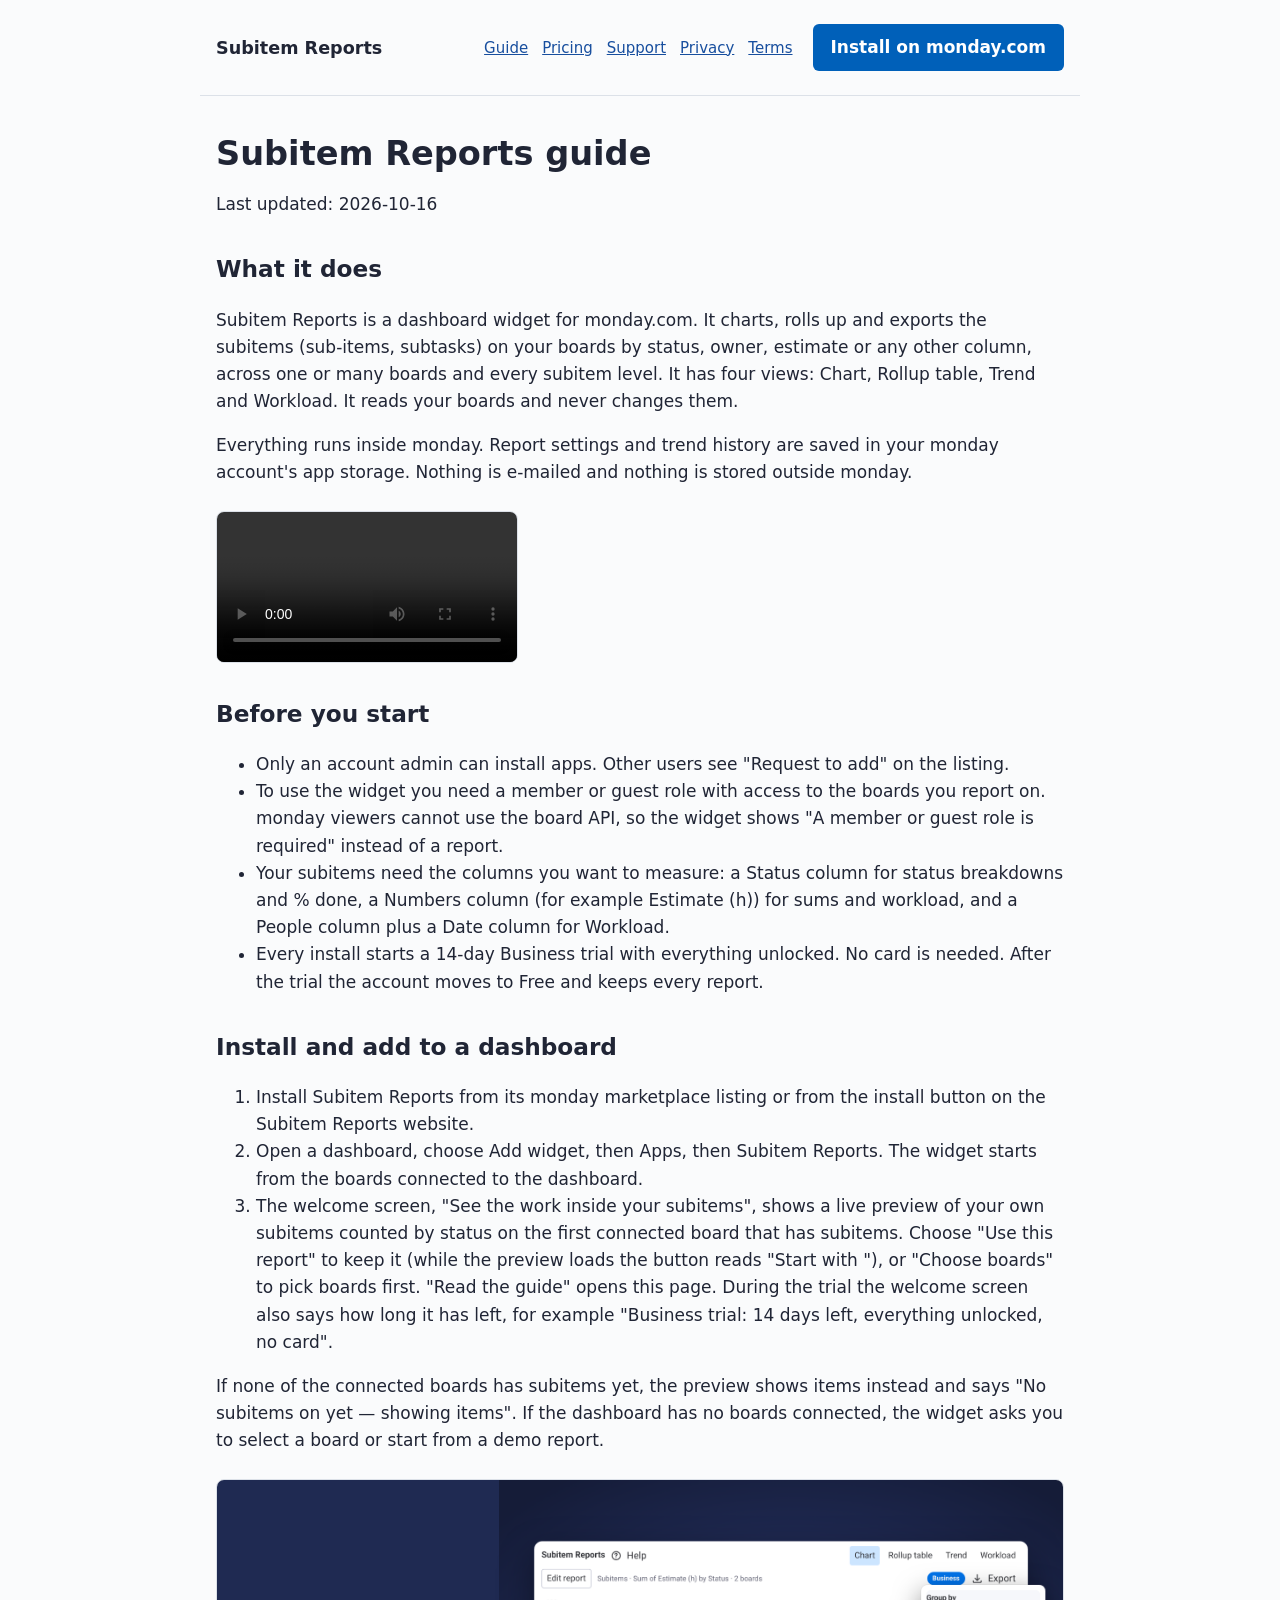
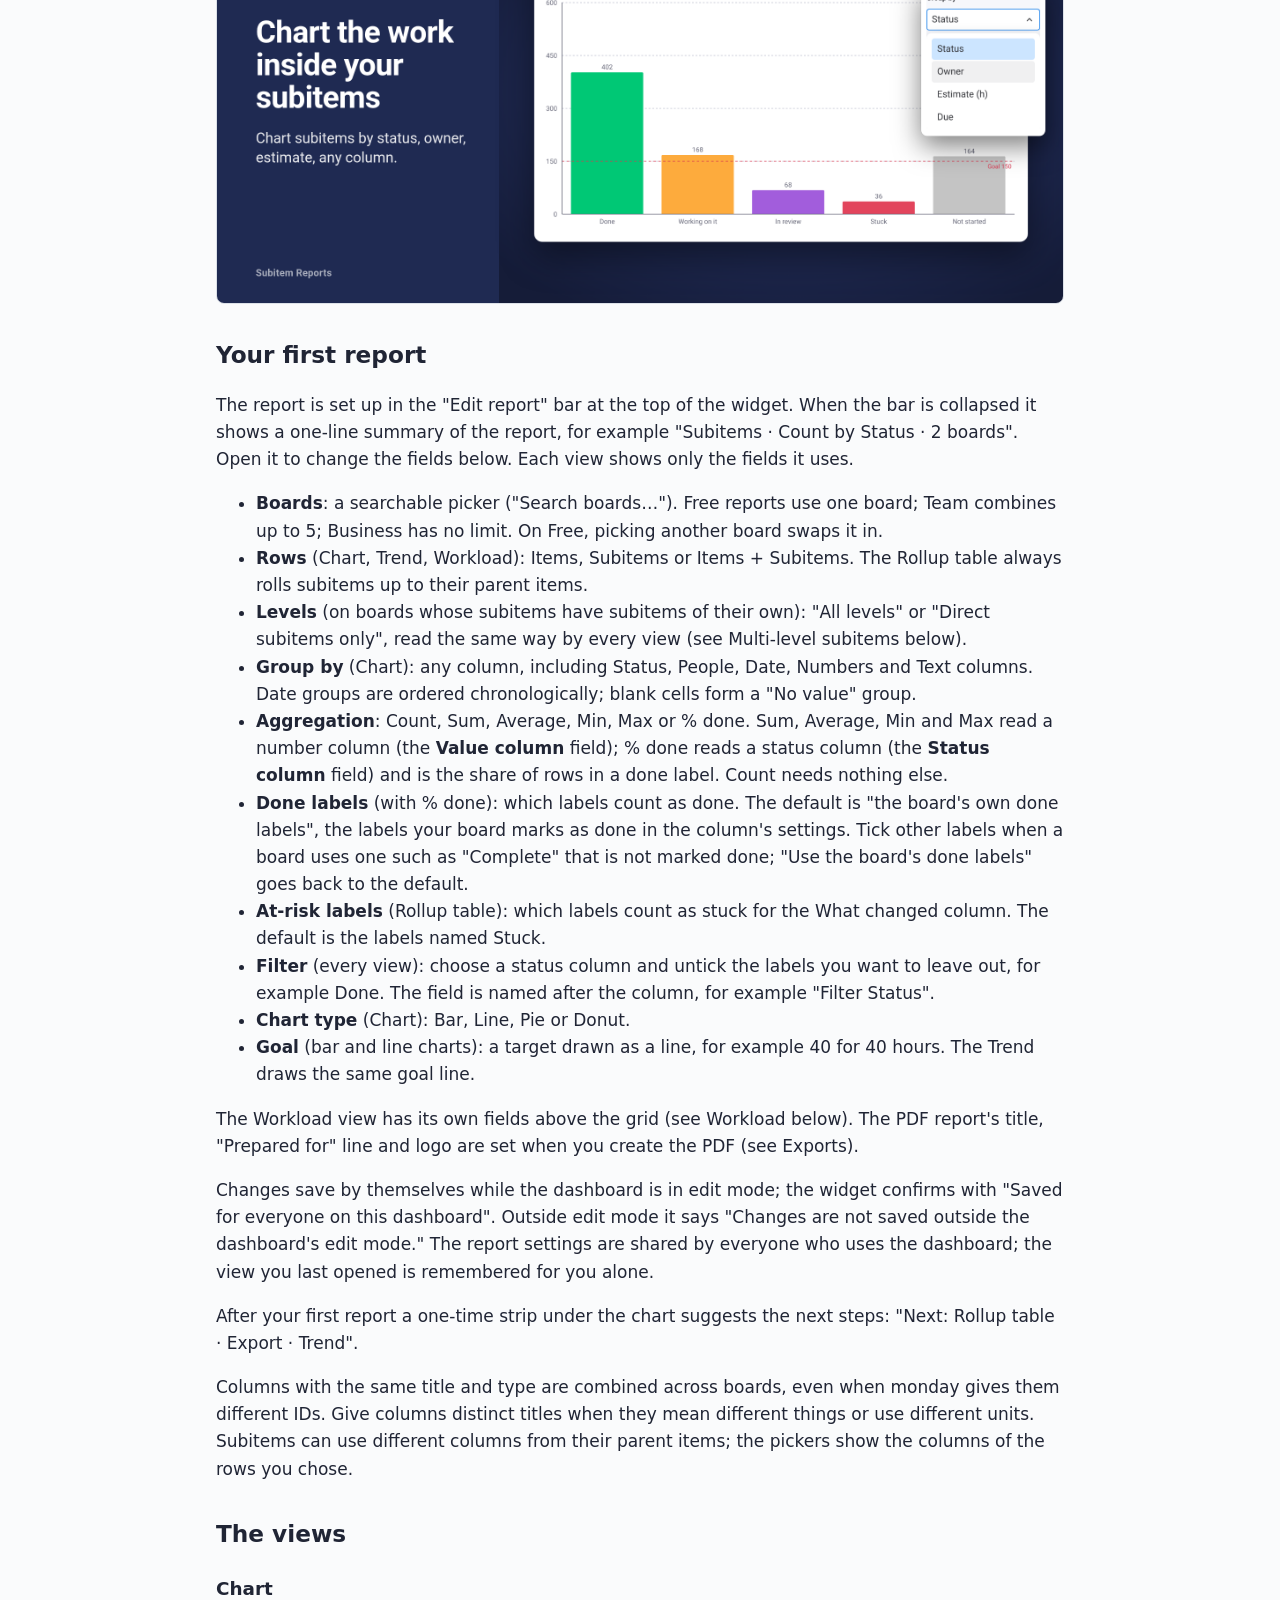
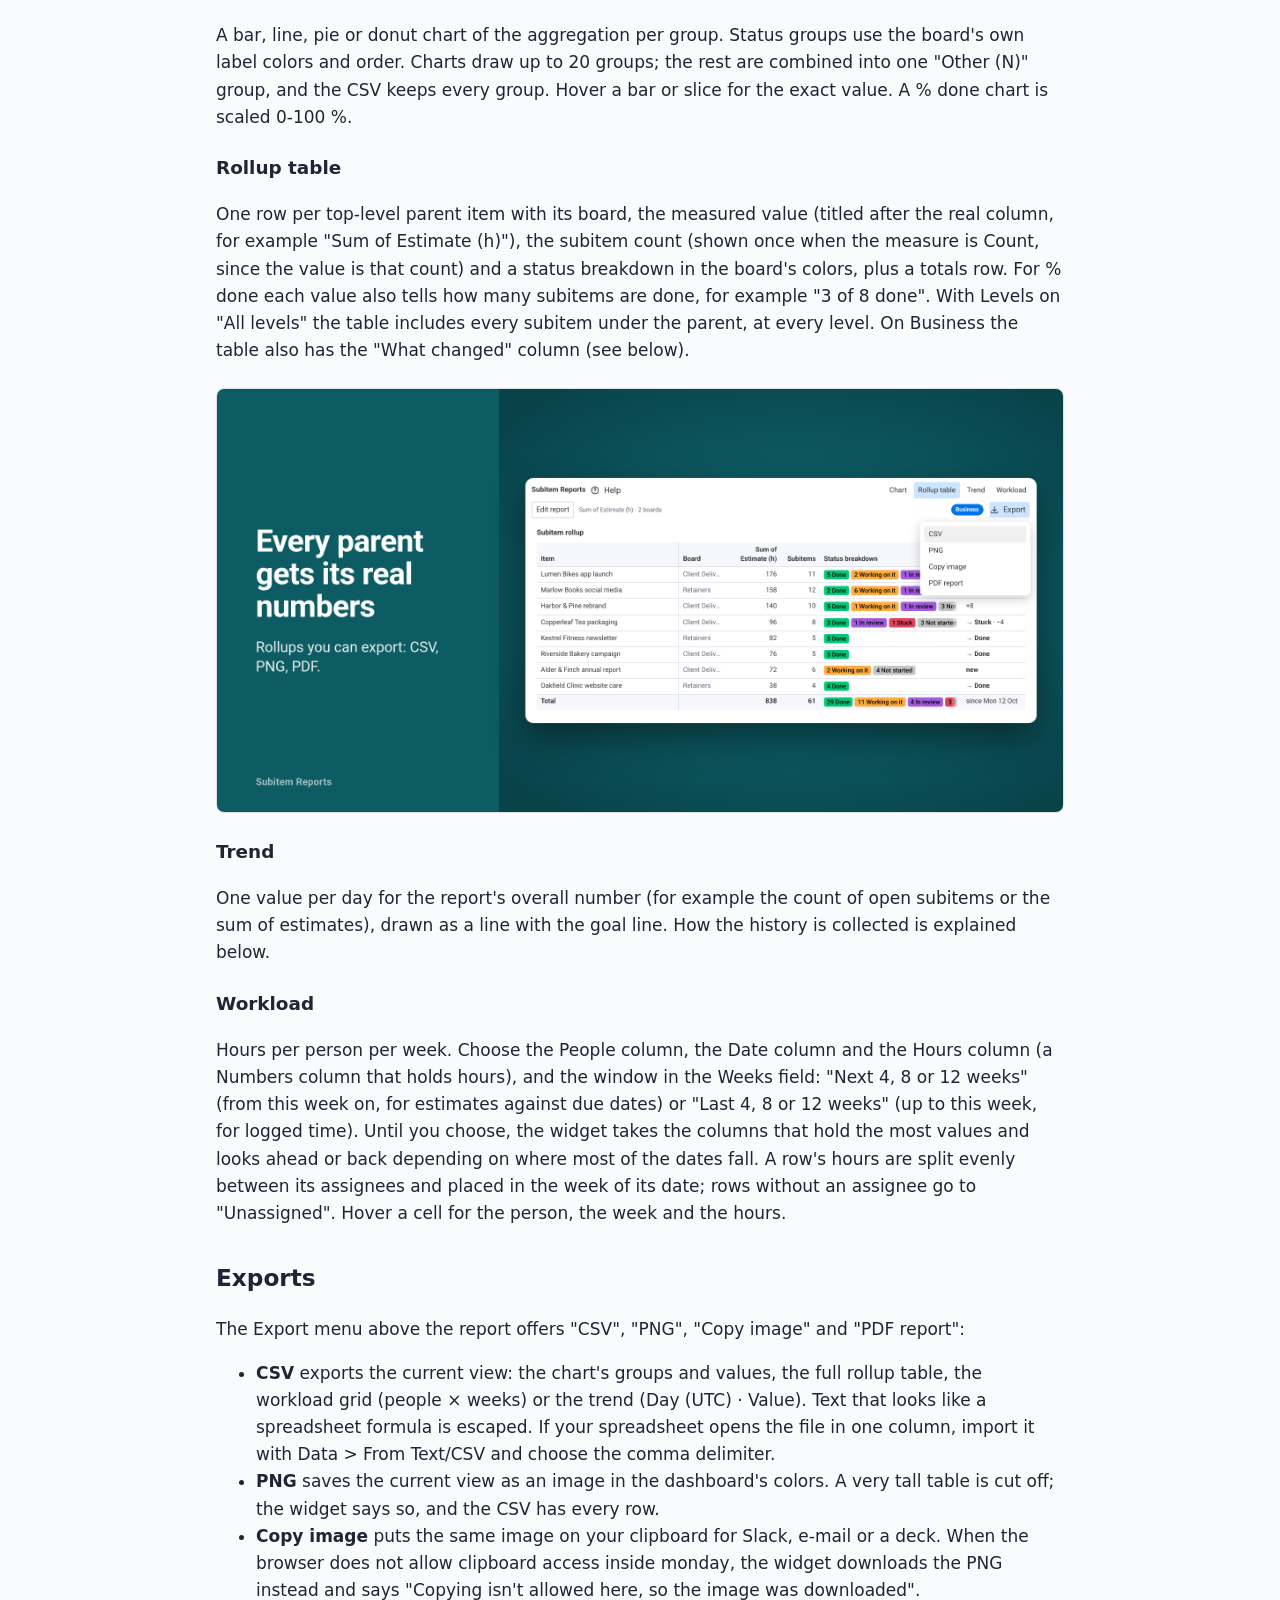
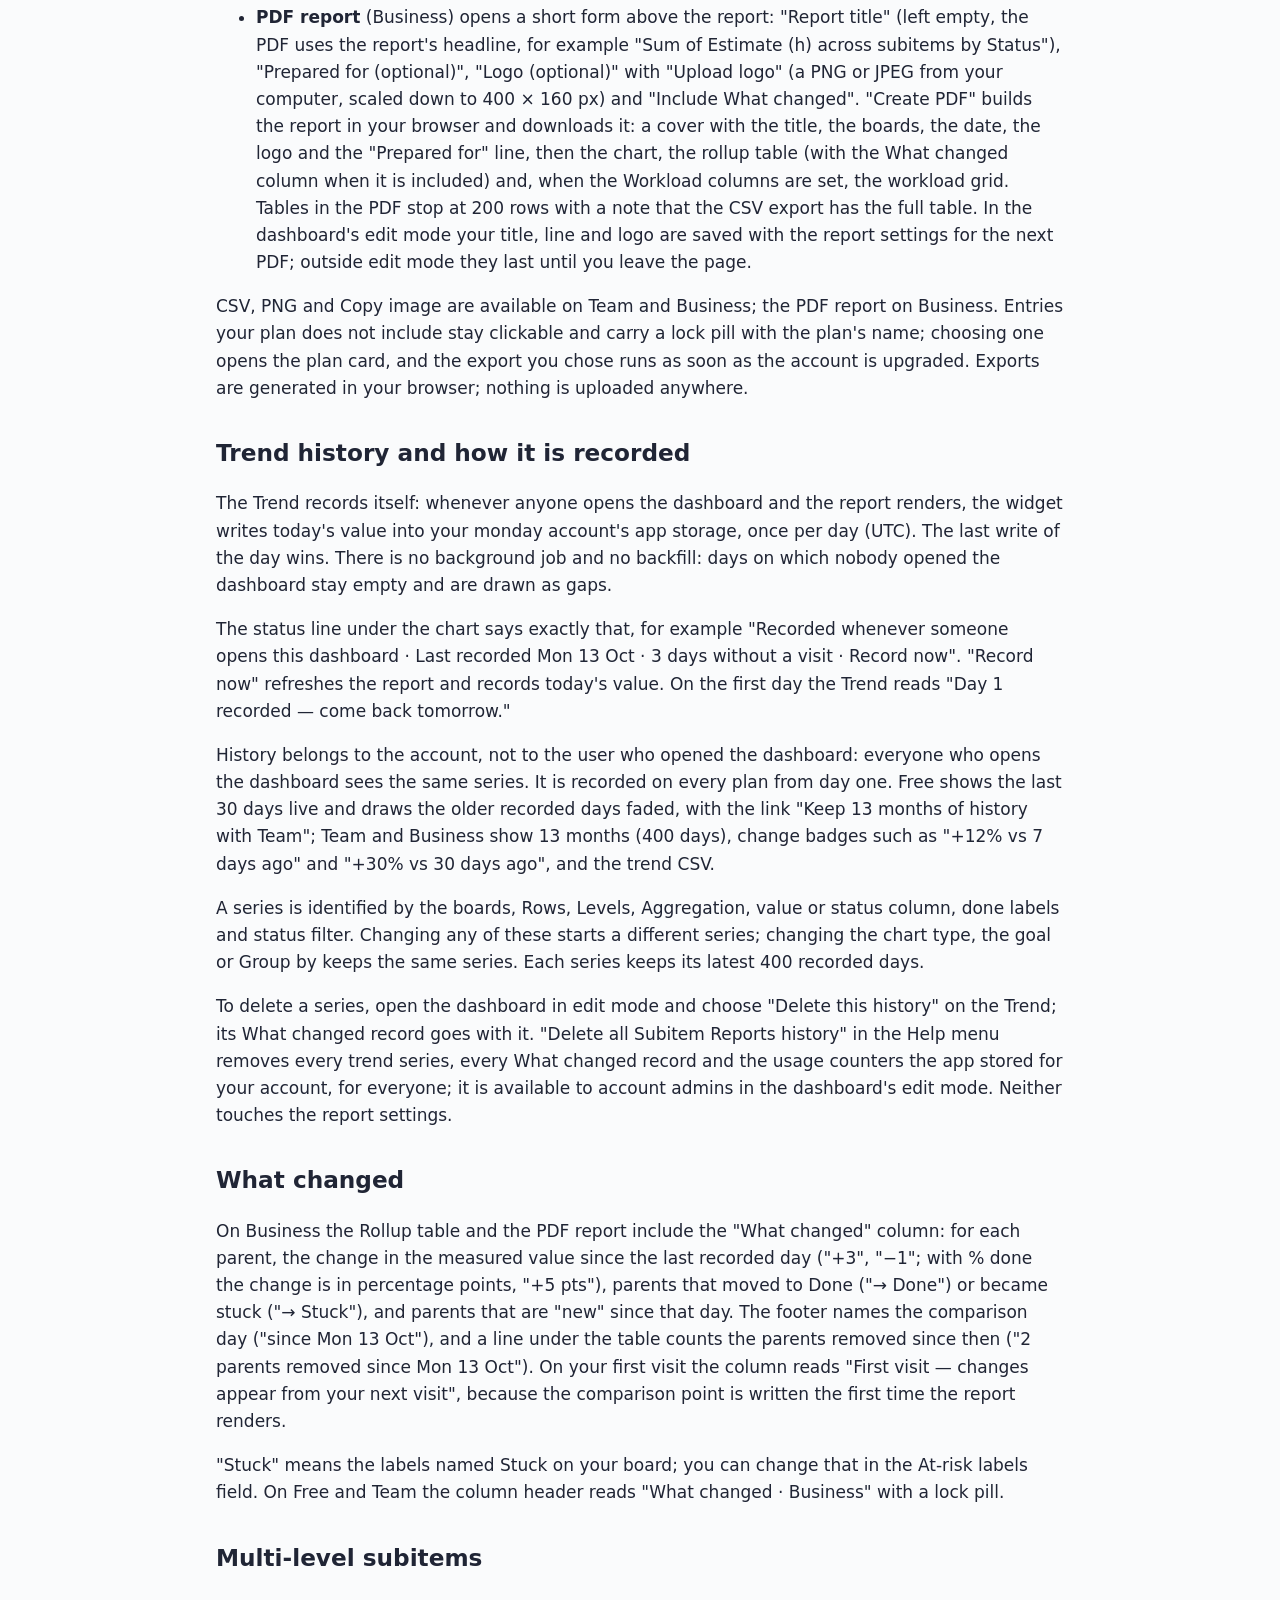
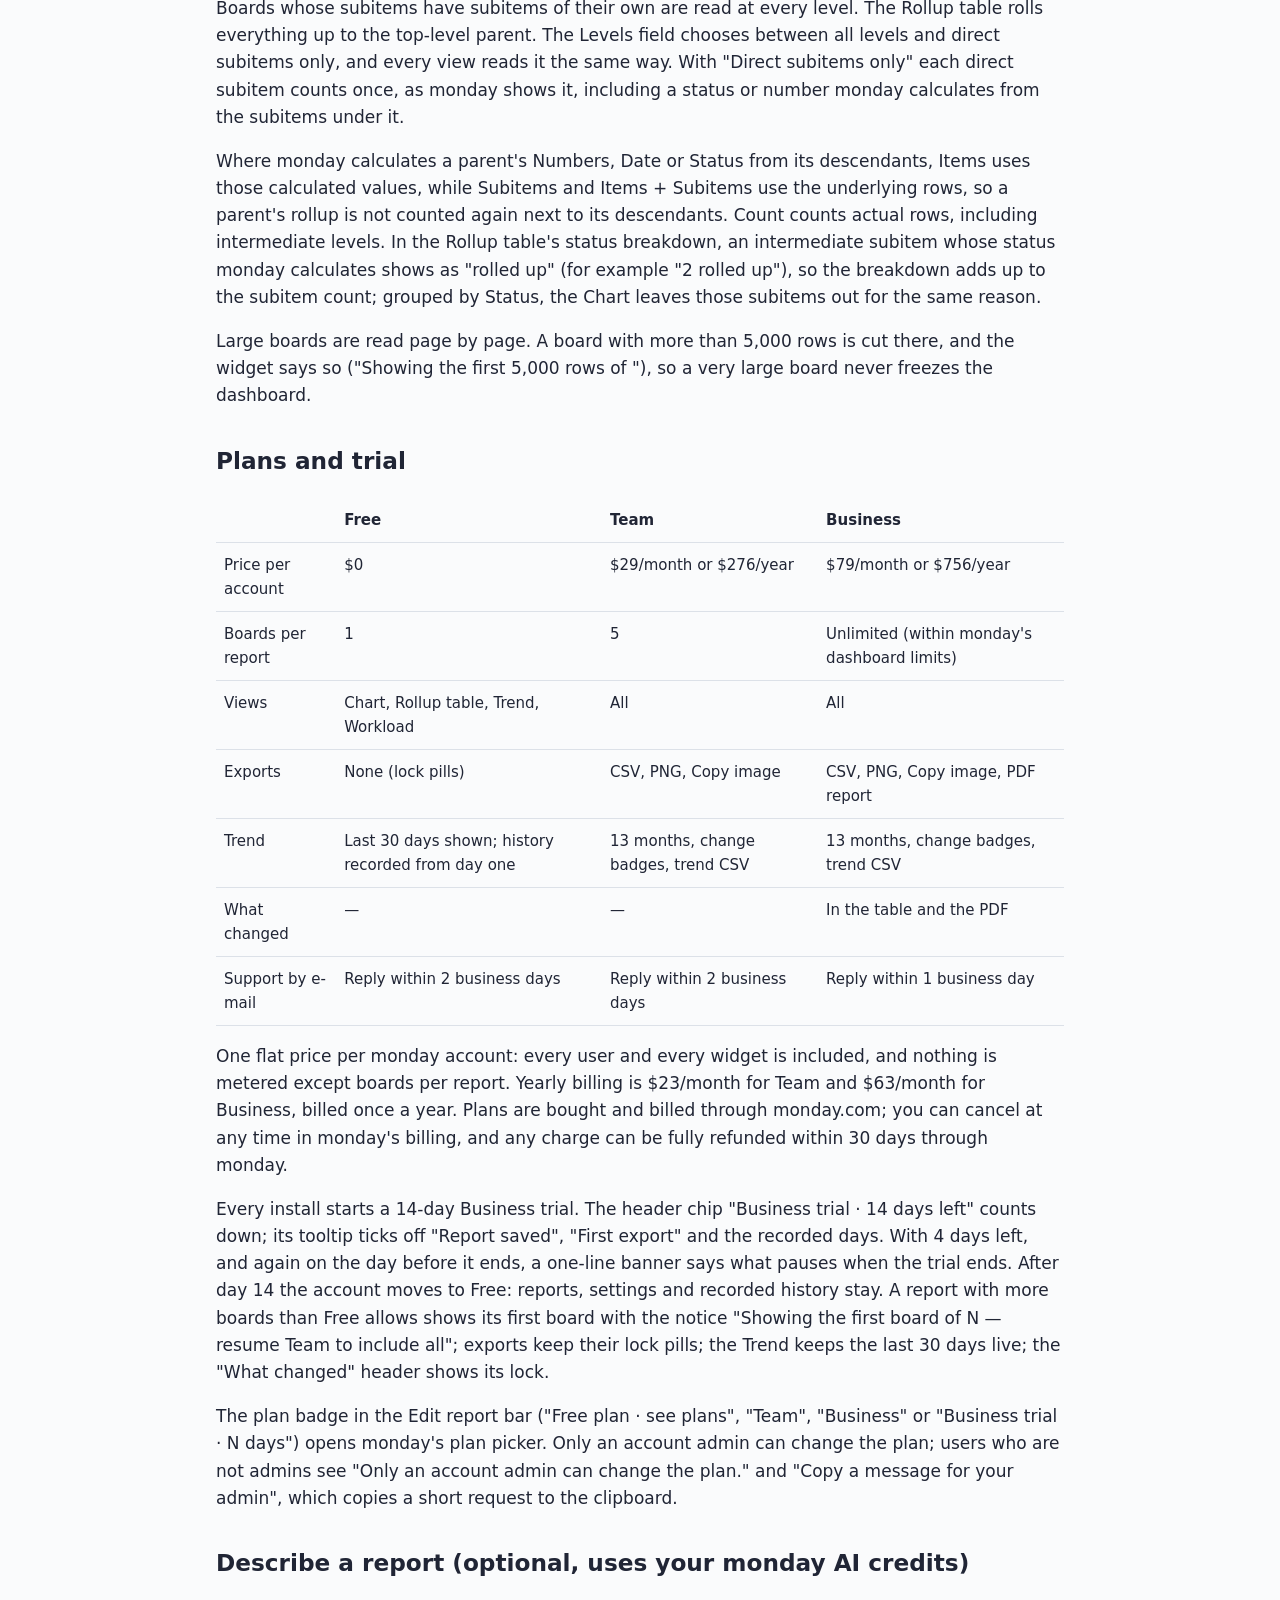
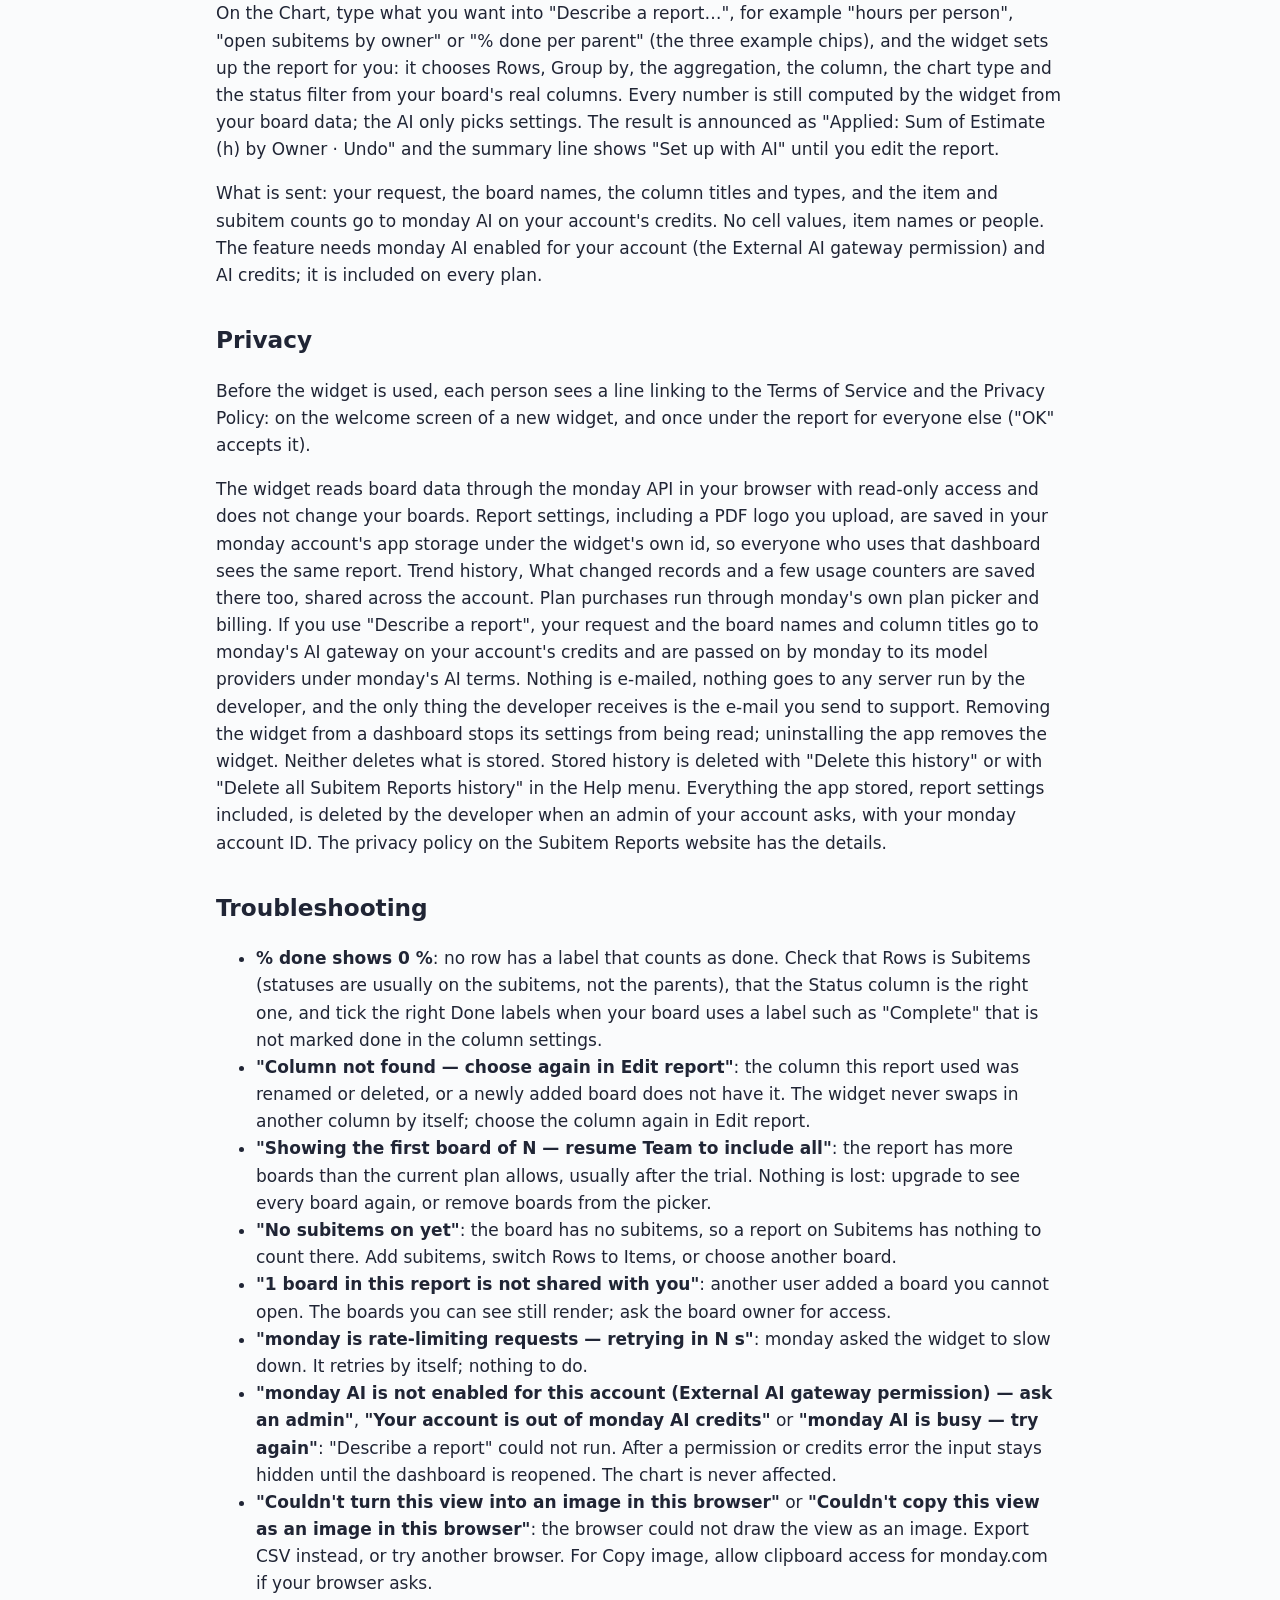
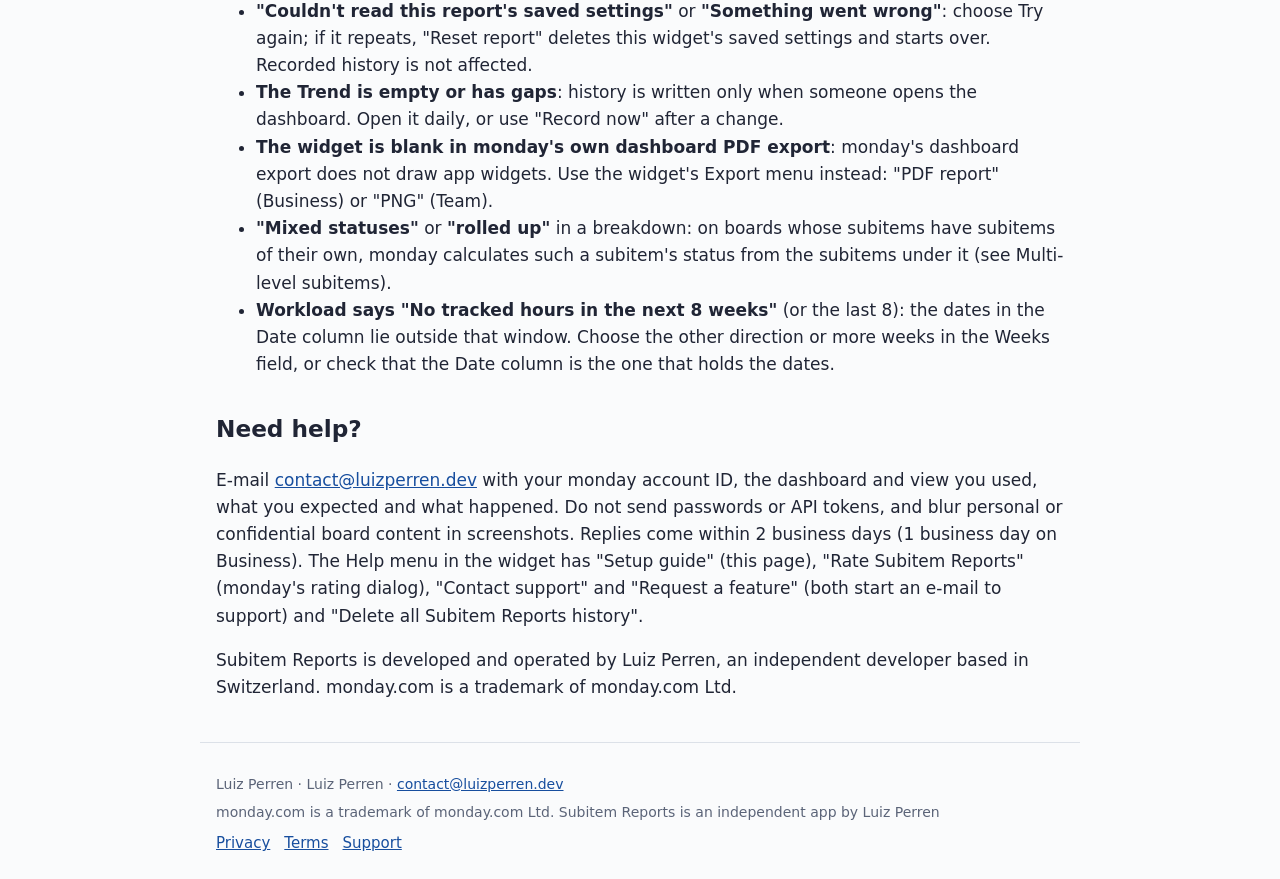
==== guide.html @ 08819cc7 "Publish the Subitem Reports site: guide, how-to-use, pricing, support, privacy policy and terms" ====
<!doctype html><html lang="en"><head><meta charset="utf-8"><meta name="viewport" content="width=device-width,initial-scale=1"><meta name="color-scheme" content="light dark"><title>Subitem Reports guide</title><meta name="description" content="Subitem Reports is a dashboard widget for monday.com. It charts, rolls up and exports the subitems (sub-items, subtasks) on your boards by status, owner, est…"><link rel="canonical" href="https://luixbits-apps.github.io/subitem-reports/guide.html"><link rel="stylesheet" href="site.css"></head><body><header><a class="brand" href="index.html">Subitem Reports</a><nav aria-label="Site"><a href="guide.html">Guide</a><a href="pricing.html">Pricing</a><a href="support.html">Support</a><a href="privacy.html">Privacy</a><a href="terms.html">Terms</a></nav><a class="install" href="https://auth.monday.com/oauth2/authorize?client_id=cedfa1a307b24efcf7421f7d3e68b769&amp;response_type=install">Install on monday.com</a></header><main><h1>Subitem Reports guide</h1>
<p>Last updated: 2026-10-16</p>
<h2>What it does</h2>
<p>Subitem Reports is a dashboard widget for monday.com. It charts, rolls up and
exports the subitems (sub-items, subtasks) on your boards by status, owner,
estimate or any other column, across one or many boards and every subitem
level. It has four views: Chart, Rollup table, Trend and Workload. It reads
your boards and never changes them.</p>
<p>Everything runs inside monday. Report settings and trend history are saved
in your monday account&#39;s app storage. Nothing is e-mailed and nothing is
stored outside monday.</p>
<p><video controls preload="metadata" aria-label="55-second overview of Subitem Reports" src="guide-assets/demo-55s.mp4">Your browser does not support embedded video. The steps below cover the same workflow.</video></p>
<h2>Before you start</h2>
<ul>
<li>Only an account admin can install apps. Other users see &quot;Request to add&quot; on
the listing.</li>
<li>To use the widget you need a member or guest role with access to the boards
you report on. monday viewers cannot use the board API, so the widget shows
&quot;A member or guest role is required&quot; instead of a report.</li>
<li>Your subitems need the columns you want to measure: a Status column for
status breakdowns and % done, a Numbers column (for example Estimate (h))
for sums and workload, and a People column plus a Date column for Workload.</li>
<li>Every install starts a 14-day Business trial with everything unlocked. No
card is needed. After the trial the account moves to Free and keeps every
report.</li>
</ul>
<h2>Install and add to a dashboard</h2>
<ol>
<li>Install Subitem Reports from its monday marketplace listing or from the
install button on the Subitem Reports website.</li>
<li>Open a dashboard, choose Add widget, then Apps, then Subitem Reports. The
widget starts from the boards connected to the dashboard.</li>
<li>The welcome screen, &quot;See the work inside your subitems&quot;, shows a live
preview of your own subitems counted by status on the first connected
board that has subitems. Choose &quot;Use this report&quot; to keep it (while the
preview loads the button reads &quot;Start with <board name>&quot;), or &quot;Choose
boards&quot; to pick boards first. &quot;Read the guide&quot; opens this page. During
the trial the welcome screen also says how long it has left, for example
&quot;Business trial: 14 days left, everything unlocked, no card&quot;.</li>
</ol>
<p>If none of the connected boards has subitems yet, the preview shows items
instead and says &quot;No subitems on <board> yet — showing items&quot;. If the
dashboard has no boards connected, the widget asks you to select a board or
start from a demo report.</p>
<p><img src="guide-assets/gallery-1-chart-light.png" alt="Example chart of subitem totals by status"></p>
<h2>Your first report</h2>
<p>The report is set up in the &quot;Edit report&quot; bar at the top of the widget. When
the bar is collapsed it shows a one-line summary of the report, for example
&quot;Subitems · Count by Status · 2 boards&quot;. Open it to change the fields below.
Each view shows only the fields it uses.</p>
<ul>
<li><strong>Boards</strong>: a searchable picker (&quot;Search boards…&quot;). Free reports use one
board; Team combines up to 5; Business has no limit. On Free, picking
another board swaps it in.</li>
<li><strong>Rows</strong> (Chart, Trend, Workload): Items, Subitems or Items + Subitems. The
Rollup table always rolls subitems up to their parent items.</li>
<li><strong>Levels</strong> (on boards whose subitems have subitems of their own): &quot;All
levels&quot; or &quot;Direct subitems only&quot;, read the same way by every view (see
Multi-level subitems below).</li>
<li><strong>Group by</strong> (Chart): any column, including Status, People, Date, Numbers
and Text columns. Date groups are ordered chronologically; blank cells form
a &quot;No value&quot; group.</li>
<li><strong>Aggregation</strong>: Count, Sum, Average, Min, Max or % done. Sum, Average, Min
and Max read a number column (the <strong>Value column</strong> field); % done reads a
status column (the <strong>Status column</strong> field) and is the share of rows in a
done label. Count needs nothing else.</li>
<li><strong>Done labels</strong> (with % done): which labels count as done. The default is
&quot;the board&#39;s own done labels&quot;, the labels your board marks as done in the
column&#39;s settings. Tick other labels when a board uses one such as
&quot;Complete&quot; that is not marked done; &quot;Use the board&#39;s done labels&quot; goes back
to the default.</li>
<li><strong>At-risk labels</strong> (Rollup table): which labels count as stuck for the What
changed column. The default is the labels named Stuck.</li>
<li><strong>Filter</strong> (every view): choose a status column and untick the labels you
want to leave out, for example Done. The field is named after the column,
for example &quot;Filter Status&quot;.</li>
<li><strong>Chart type</strong> (Chart): Bar, Line, Pie or Donut.</li>
<li><strong>Goal</strong> (bar and line charts): a target drawn as a line, for example 40
for 40 hours. The Trend draws the same goal line.</li>
</ul>
<p>The Workload view has its own fields above the grid (see Workload below).
The PDF report&#39;s title, &quot;Prepared for&quot; line and logo are set when you create
the PDF (see Exports).</p>
<p>Changes save by themselves while the dashboard is in edit mode; the widget
confirms with &quot;Saved for everyone on this dashboard&quot;. Outside edit mode it
says &quot;Changes are not saved outside the dashboard&#39;s edit mode.&quot; The report
settings are shared by everyone who uses the dashboard; the view you last
opened is remembered for you alone.</p>
<p>After your first report a one-time strip under the chart suggests the next
steps: &quot;Next: Rollup table · Export · Trend&quot;.</p>
<p>Columns with the same title and type are combined across boards, even when
monday gives them different IDs. Give columns distinct titles when they mean
different things or use different units. Subitems can use different columns
from their parent items; the pickers show the columns of the rows you chose.</p>
<h2>The views</h2>
<h3>Chart</h3>
<p>A bar, line, pie or donut chart of the aggregation per group. Status groups
use the board&#39;s own label colors and order. Charts draw up to 20 groups; the
rest are combined into one &quot;Other (N)&quot; group, and the CSV keeps every group.
Hover a bar or slice for the exact value. A % done chart is scaled 0-100 %.</p>
<h3>Rollup table</h3>
<p>One row per top-level parent item with its board, the measured value (titled
after the real column, for example &quot;Sum of Estimate (h)&quot;), the subitem count
(shown once when the measure is Count, since the value is that count) and a
status breakdown in the board&#39;s colors, plus a totals row. For % done
each value also tells how many subitems are done, for example &quot;3 of 8 done&quot;.
With Levels on &quot;All levels&quot; the table includes every subitem under the
parent, at every level. On Business the table also has the &quot;What changed&quot;
column (see below).</p>
<p><img src="guide-assets/gallery-3-rollup.png" alt="Parent rollup with subitem totals and completion"></p>
<h3>Trend</h3>
<p>One value per day for the report&#39;s overall number (for example the count of
open subitems or the sum of estimates), drawn as a line with the goal line.
How the history is collected is explained below.</p>
<h3>Workload</h3>
<p>Hours per person per week. Choose the People column, the Date column and the
Hours column (a Numbers column that holds hours), and the window in the Weeks
field: &quot;Next 4, 8 or 12 weeks&quot; (from this week on, for estimates against due
dates) or &quot;Last 4, 8 or 12 weeks&quot; (up to this week, for logged time). Until
you choose, the widget takes the columns that hold the most values and looks
ahead or back depending on where most of the dates fall. A row&#39;s hours are
split evenly between its assignees and placed in the week of its date; rows
without an assignee go to &quot;Unassigned&quot;. Hover a cell for the person, the week
and the hours.</p>
<h2>Exports</h2>
<p>The Export menu above the report offers &quot;CSV&quot;, &quot;PNG&quot;, &quot;Copy image&quot; and &quot;PDF
report&quot;:</p>
<ul>
<li><strong>CSV</strong> exports the current view: the chart&#39;s groups and values, the full
rollup table, the workload grid (people × weeks) or the trend (Day (UTC) ·
Value). Text that looks like a spreadsheet formula is escaped. If your
spreadsheet opens the file in one column, import it with Data &gt; From
Text/CSV and choose the comma delimiter.</li>
<li><strong>PNG</strong> saves the current view as an image in the dashboard&#39;s colors. A
very tall table is cut off; the widget says so, and the CSV has every row.</li>
<li><strong>Copy image</strong> puts the same image on your clipboard for Slack, e-mail or a
deck. When the browser does not allow clipboard access inside monday, the
widget downloads the PNG instead and says &quot;Copying isn&#39;t allowed here, so
the image was downloaded&quot;.</li>
<li><strong>PDF report</strong> (Business) opens a short form above the report: &quot;Report
title&quot; (left empty, the PDF uses the report&#39;s headline, for example &quot;Sum of
Estimate (h) across subitems by Status&quot;), &quot;Prepared for (optional)&quot;,
&quot;Logo (optional)&quot; with &quot;Upload logo&quot; (a PNG or JPEG from your computer,
scaled down to 400 × 160 px) and &quot;Include What changed&quot;. &quot;Create PDF&quot; builds
the report in your browser and downloads it: a cover with the title, the
boards, the date, the logo and the &quot;Prepared for&quot; line, then the chart, the
rollup table (with the What changed column when it is included) and, when
the Workload columns are set, the workload grid. Tables in the PDF stop at
200 rows with a note that the CSV export has the full table. In the
dashboard&#39;s edit mode your title, line and logo are saved with the report
settings for the next PDF; outside edit mode they last until you leave the
page.</li>
</ul>
<p>CSV, PNG and Copy image are available on Team and Business; the PDF report
on Business. Entries your plan does not include stay clickable and carry a
lock pill with the plan&#39;s name; choosing one opens the plan card, and the
export you chose runs as soon as the account is upgraded. Exports are
generated in your browser; nothing is uploaded anywhere.</p>
<h2>Trend history and how it is recorded</h2>
<p>The Trend records itself: whenever anyone opens the dashboard and the report
renders, the widget writes today&#39;s value into your monday account&#39;s app
storage, once per day (UTC). The last write of the day wins. There is no
background job and no backfill: days on which nobody opened the dashboard stay
empty and are drawn as gaps.</p>
<p>The status line under the chart says exactly that, for example &quot;Recorded
whenever someone opens this dashboard · Last recorded Mon 13 Oct · 3 days
without a visit · Record now&quot;. &quot;Record now&quot; refreshes the report and records
today&#39;s value. On the first day the Trend reads &quot;Day 1 recorded — come back
tomorrow.&quot;</p>
<p>History belongs to the account, not to the user who opened the dashboard:
everyone who opens the dashboard sees the same series. It is recorded on
every plan from day one. Free shows the last 30 days live and draws the older
recorded days faded, with the link &quot;Keep 13 months of history with Team&quot;;
Team and Business show 13 months (400 days), change badges such as &quot;+12% vs
7 days ago&quot; and &quot;+30% vs 30 days ago&quot;, and the trend CSV.</p>
<p>A series is identified by the boards, Rows, Levels, Aggregation, value or
status column, done labels and status filter. Changing any of these starts a
different series; changing the chart type, the goal or Group by keeps the
same series. Each series keeps its latest 400 recorded days.</p>
<p>To delete a series, open the dashboard in edit mode and choose &quot;Delete this
history&quot; on the Trend; its What changed record goes with it. &quot;Delete all
Subitem Reports history&quot; in the Help menu removes every trend series, every
What changed record and the usage counters the app stored for your account,
for everyone; it is available to account admins in the dashboard&#39;s edit
mode. Neither touches the report settings.</p>
<h2>What changed</h2>
<p>On Business the Rollup table and the PDF report include the &quot;What changed&quot;
column: for each parent, the change in the measured value since the last
recorded day (&quot;+3&quot;, &quot;−1&quot;; with % done the change is in percentage points,
&quot;+5 pts&quot;), parents that moved to Done (&quot;→ Done&quot;) or became stuck (&quot;→ Stuck&quot;),
and parents that are &quot;new&quot; since that day. The footer names the comparison
day (&quot;since Mon 13 Oct&quot;), and a line under the table counts the parents
removed since then (&quot;2 parents removed since Mon 13 Oct&quot;). On your first
visit the column reads &quot;First visit — changes appear from your next visit&quot;,
because the comparison point is written the first time the report renders.</p>
<p>&quot;Stuck&quot; means the labels named Stuck on your board; you can change that in
the At-risk labels field. On Free and Team the column header reads &quot;What
changed · Business&quot; with a lock pill.</p>
<h2>Multi-level subitems</h2>
<p>Boards whose subitems have subitems of their own are read at every level.
The Rollup table rolls everything up to the top-level parent. The Levels
field chooses between all levels and direct subitems only, and every view
reads it the same way. With &quot;Direct subitems only&quot; each direct subitem counts
once, as monday shows it, including a status or number monday calculates
from the subitems under it.</p>
<p>Where monday calculates a parent&#39;s Numbers, Date or Status from its
descendants, Items uses those calculated values, while Subitems and Items +
Subitems use the underlying rows, so a parent&#39;s rollup is not counted again
next to its descendants. Count counts actual rows, including intermediate
levels. In the Rollup table&#39;s status breakdown, an intermediate subitem whose
status monday calculates shows as &quot;rolled up&quot; (for example &quot;2 rolled up&quot;), so
the breakdown adds up to the subitem count; grouped by Status, the Chart
leaves those subitems out for the same reason.</p>
<p>Large boards are read page by page. A board with more than 5,000 rows is cut
there, and the widget says so (&quot;Showing the first 5,000 rows of <board>&quot;), so
a very large board never freezes the dashboard.</p>
<h2>Plans and trial</h2>
<table>
<thead>
<tr>
<th></th>
<th>Free</th>
<th>Team</th>
<th>Business</th>
</tr>
</thead>
<tbody><tr>
<td>Price per account</td>
<td>$0</td>
<td>$29/month or $276/year</td>
<td>$79/month or $756/year</td>
</tr>
<tr>
<td>Boards per report</td>
<td>1</td>
<td>5</td>
<td>Unlimited (within monday&#39;s dashboard limits)</td>
</tr>
<tr>
<td>Views</td>
<td>Chart, Rollup table, Trend, Workload</td>
<td>All</td>
<td>All</td>
</tr>
<tr>
<td>Exports</td>
<td>None (lock pills)</td>
<td>CSV, PNG, Copy image</td>
<td>CSV, PNG, Copy image, PDF report</td>
</tr>
<tr>
<td>Trend</td>
<td>Last 30 days shown; history recorded from day one</td>
<td>13 months, change badges, trend CSV</td>
<td>13 months, change badges, trend CSV</td>
</tr>
<tr>
<td>What changed</td>
<td>—</td>
<td>—</td>
<td>In the table and the PDF</td>
</tr>
<tr>
<td>Support by e-mail</td>
<td>Reply within 2 business days</td>
<td>Reply within 2 business days</td>
<td>Reply within 1 business day</td>
</tr>
</tbody></table>
<p>One flat price per monday account: every user and every widget is included,
and nothing is metered except boards per report. Yearly billing is $23/month
for Team and $63/month for Business, billed once a year. Plans are bought and
billed through monday.com; you can cancel at any time in monday&#39;s billing, and
any charge can be fully refunded within 30 days through monday.</p>
<p>Every install starts a 14-day Business trial. The header chip &quot;Business trial
· 14 days left&quot; counts down; its tooltip ticks off &quot;Report saved&quot;, &quot;First
export&quot; and the recorded days. With 4 days left, and again on the day before
it ends, a one-line banner says what pauses when the trial ends. After day 14
the account moves to Free: reports, settings and recorded history stay. A
report with more boards than Free allows shows its first board with the
notice &quot;Showing the first board of N — resume Team to include all&quot;; exports
keep their lock pills; the Trend keeps the last 30 days live; the &quot;What
changed&quot; header shows its lock.</p>
<p>The plan badge in the Edit report bar (&quot;Free plan · see plans&quot;, &quot;Team&quot;,
&quot;Business&quot; or &quot;Business trial · N days&quot;) opens monday&#39;s plan picker. Only an
account admin can change the plan; users who are not admins see &quot;Only an
account admin can change the plan.&quot; and &quot;Copy a message for your admin&quot;,
which copies a short request to the clipboard.</p>
<h2>Describe a report (optional, uses your monday AI credits)</h2>
<p>On the Chart, type what you want into &quot;Describe a report…&quot;, for example
&quot;hours per person&quot;, &quot;open subitems by owner&quot; or &quot;% done per parent&quot; (the
three example chips), and the widget sets up the report for you: it chooses
Rows, Group by, the aggregation, the column, the chart type and the status
filter from your board&#39;s real columns. Every number is still computed by the
widget from your board data; the AI only picks settings. The result is
announced as &quot;Applied: Sum of Estimate (h) by Owner · Undo&quot; and the summary
line shows &quot;Set up with AI&quot; until you edit the report.</p>
<p>What is sent: your request, the board names, the column titles and types,
and the item and subitem counts go to monday AI on your account&#39;s credits. No
cell values, item names or people. The feature needs monday
AI enabled for your account (the External AI gateway permission) and AI
credits; it is included on every plan.</p>
<h2>Privacy</h2>
<p>Before the widget is used, each person sees a line linking to the Terms of
Service and the Privacy Policy: on the welcome screen of a new widget, and
once under the report for everyone else (&quot;OK&quot; accepts it).</p>
<p>The widget reads board data through the monday API in your browser with
read-only access and does not change your boards. Report settings, including
a PDF logo you upload, are saved in your monday account&#39;s app storage under
the widget&#39;s own id, so everyone who uses that dashboard sees the same
report. Trend history, What changed records and a few usage counters are
saved there too, shared across the account. Plan purchases run through
monday&#39;s own plan picker and billing.
If you use &quot;Describe a report&quot;, your request and the board names and column
titles go to monday&#39;s AI gateway on your account&#39;s credits and are passed on
by monday to its model providers under monday&#39;s AI terms.
Nothing is e-mailed, nothing goes to any server run by the developer, and
the only thing the developer receives is the e-mail you send to support.
Removing the widget from a dashboard stops its settings from being read;
uninstalling the app removes the widget. Neither deletes what is stored.
Stored history is deleted with &quot;Delete this history&quot; or with &quot;Delete all
Subitem Reports history&quot; in the Help menu. Everything the app stored, report
settings included, is deleted by the developer when an admin of your account
asks, with your monday account ID. The privacy policy on the Subitem Reports
website has the details.</p>
<h2>Troubleshooting</h2>
<ul>
<li><strong>% done shows 0 %</strong>: no row has a label that counts as done. Check that
Rows is Subitems (statuses are usually on the subitems, not the parents),
that the Status column is the right one, and tick the right Done labels
when your board uses a label such as &quot;Complete&quot; that is not marked done in
the column settings.</li>
<li><strong>&quot;Column not found — choose again in Edit report&quot;</strong>: the column this
report used was renamed or deleted, or a newly added board does not have
it. The widget never swaps in another column by itself; choose the column
again in Edit report.</li>
<li><strong>&quot;Showing the first board of N — resume Team to include all&quot;</strong>: the report
has more boards than the current plan allows, usually after the trial.
Nothing is lost: upgrade to see every board again, or remove boards from
the picker.</li>
<li><strong>&quot;No subitems on <board> yet&quot;</strong>: the board has no subitems, so a report on
Subitems has nothing to count there. Add subitems, switch Rows to Items, or
choose another board.</li>
<li><strong>&quot;1 board in this report is not shared with you&quot;</strong>: another user added a
board you cannot open. The boards you can see still render; ask the board
owner for access.</li>
<li><strong>&quot;monday is rate-limiting requests — retrying in N s&quot;</strong>: monday asked the
widget to slow down. It retries by itself; nothing to do.</li>
<li><strong>&quot;monday AI is not enabled for this account (External AI gateway
permission) — ask an admin&quot;</strong>, <strong>&quot;Your account is out of monday AI
credits&quot;</strong> or <strong>&quot;monday AI is busy — try again&quot;</strong>: &quot;Describe a report&quot;
could not run. After a permission or credits error the input stays hidden
until the dashboard is reopened. The chart is never affected.</li>
<li><strong>&quot;Couldn&#39;t turn this view into an image in this browser&quot;</strong> or <strong>&quot;Couldn&#39;t
copy this view as an image in this browser&quot;</strong>: the browser could not draw
the view as an image. Export CSV instead, or try another browser. For Copy
image, allow clipboard access for monday.com if your browser asks.</li>
<li><strong>&quot;Couldn&#39;t read this report&#39;s saved settings&quot;</strong> or <strong>&quot;Something went
wrong&quot;</strong>: choose Try again; if it repeats, &quot;Reset report&quot; deletes this
widget&#39;s saved settings and starts over. Recorded history is not affected.</li>
<li><strong>The Trend is empty or has gaps</strong>: history is written only when someone
opens the dashboard. Open it daily, or use &quot;Record now&quot; after a change.</li>
<li><strong>The widget is blank in monday&#39;s own dashboard PDF export</strong>: monday&#39;s
dashboard export does not draw app widgets. Use the widget&#39;s Export menu
instead: &quot;PDF report&quot; (Business) or &quot;PNG&quot; (Team).</li>
<li><strong>&quot;Mixed statuses&quot;</strong> or <strong>&quot;rolled up&quot;</strong> in a breakdown: on boards whose
subitems have subitems of their own, monday calculates such a subitem&#39;s
status from the subitems under it (see Multi-level subitems).</li>
<li><strong>Workload says &quot;No tracked hours in the next 8 weeks&quot;</strong> (or the last 8):
the dates in the Date column lie outside that window. Choose the other
direction or more weeks in the Weeks field, or check that the Date column
is the one that holds the dates.</li>
</ul>
<h2>Need help?</h2>
<p>E-mail <a href="mailto:contact@luizperren.dev">contact@luizperren.dev</a> with your monday account ID, the dashboard and view you
used, what you expected and what happened. Do not send passwords or API
tokens, and blur personal or confidential board content in screenshots.
Replies come within 2 business days (1 business day on Business). The Help
menu in the widget has &quot;Setup guide&quot; (this page), &quot;Rate Subitem Reports&quot;
(monday&#39;s rating dialog), &quot;Contact support&quot; and &quot;Request a feature&quot; (both
start an e-mail to support) and &quot;Delete all Subitem Reports history&quot;.</p>
<p>Subitem Reports is developed and operated by Luiz Perren, an independent
developer based in Switzerland. monday.com is a trademark of monday.com Ltd.</p>
</main><footer><p>Luiz Perren · Luiz Perren · <a href="mailto:contact@luizperren.dev">contact@luizperren.dev</a></p><p>monday.com is a trademark of monday.com Ltd. Subitem Reports is an independent app by Luiz Perren</p><nav aria-label="Legal"><a href="privacy.html">Privacy</a><a href="terms.html">Terms</a><a href="support.html">Support</a></nav></footer></body></html>
---- site.css ----
:root{color-scheme:light dark;--bg:#fafbfc;--fg:#202535;--muted:#5b6478;--line:#dce1e8;--link:#174e9e;--accent:#0060b9;--accent-fg:#fff;--note:#fff2c7;--note-fg:#202535;--card:#fff}
@media(prefers-color-scheme:dark){:root{--bg:#181b34;--fg:#eceff7;--muted:#b4bbd0;--line:#343a5c;--link:#92bcff;--accent:#5a9cff;--accent-fg:#0c1226;--card:#20244a}}
*{box-sizing:border-box}
body{margin:0;background:var(--bg);color:var(--fg);font:17px/1.6 system-ui,-apple-system,"Segoe UI",Roboto,sans-serif}
header,main,footer{max-width:880px;margin:auto;padding:24px 16px}
header{display:flex;flex-wrap:wrap;align-items:center;gap:12px 20px;border-bottom:1px solid var(--line)}
header .brand{font-weight:700;font-size:1.1rem;color:var(--fg);text-decoration:none;margin-right:auto}
nav{display:flex;flex-wrap:wrap;gap:14px;font-size:15px}
a{color:var(--link)}
h1{font-size:2.1rem;line-height:1.2;margin:.4em 0}
h2{margin-top:2rem;font-size:1.45rem}
h3{margin-top:1.4rem;font-size:1.15rem}
aside{background:var(--note);color:var(--note-fg);padding:16px;border-radius:6px;margin:0 0 24px}
table{width:100%;border-collapse:collapse;font-size:15px}
th,td{text-align:left;vertical-align:top;border-bottom:1px solid var(--line);padding:10px 8px}
th{font-weight:600}
code,pre{overflow-wrap:anywhere}
pre{background:var(--card);padding:12px;border-radius:6px;overflow:auto}
blockquote{margin:0;padding:0 0 0 16px;border-left:3px solid var(--line);color:var(--muted)}
footer{font-size:14px;color:var(--muted);border-top:1px solid var(--line)}
footer p{margin:.4em 0}
footer nav{margin-top:8px}
img,video{display:block;max-width:100%;height:auto;margin:24px 0;border:1px solid var(--line);border-radius:8px}
.install{display:inline-block;padding:10px 18px;background:var(--accent);color:var(--accent-fg);border-radius:6px;text-decoration:none;font-weight:600}
.install.pending{background:var(--line);color:var(--muted)}
@media(max-width:600px){body{font-size:16px}h1{font-size:1.7rem}table{display:block;overflow-x:auto}}
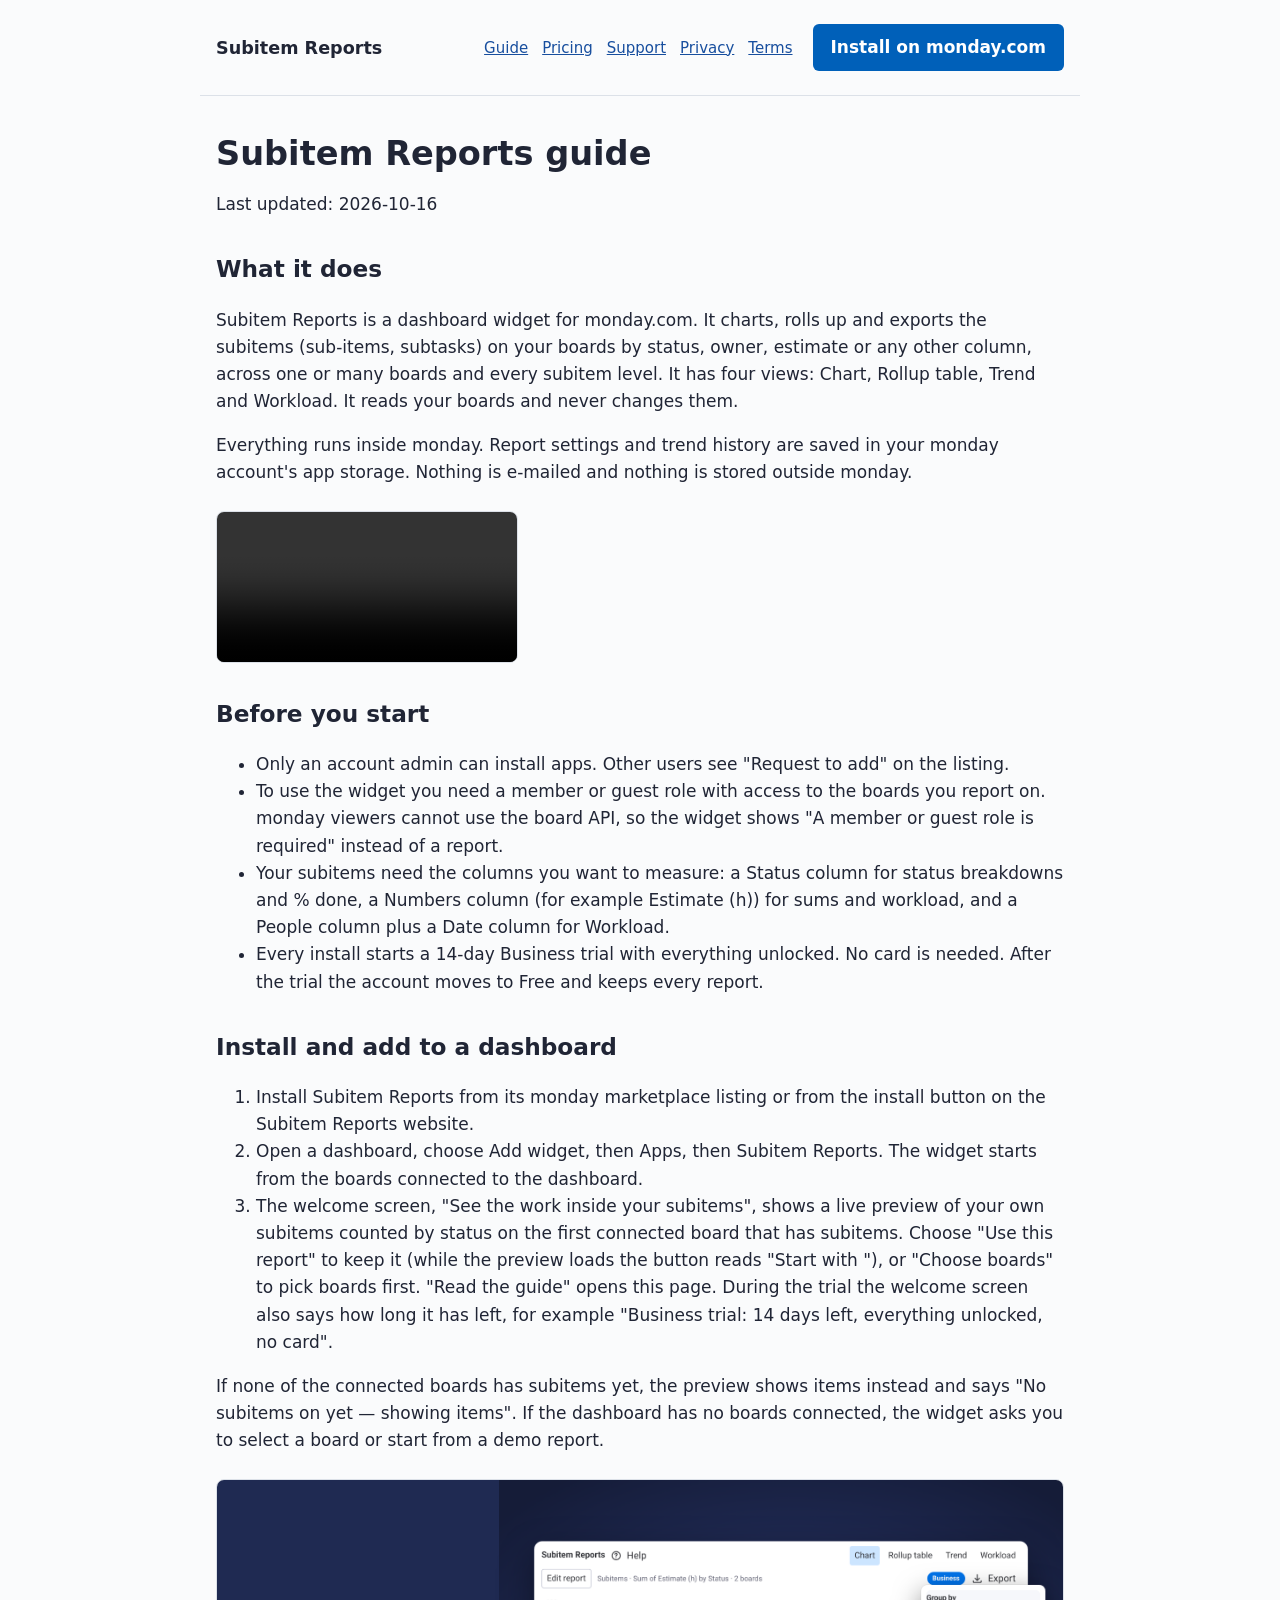
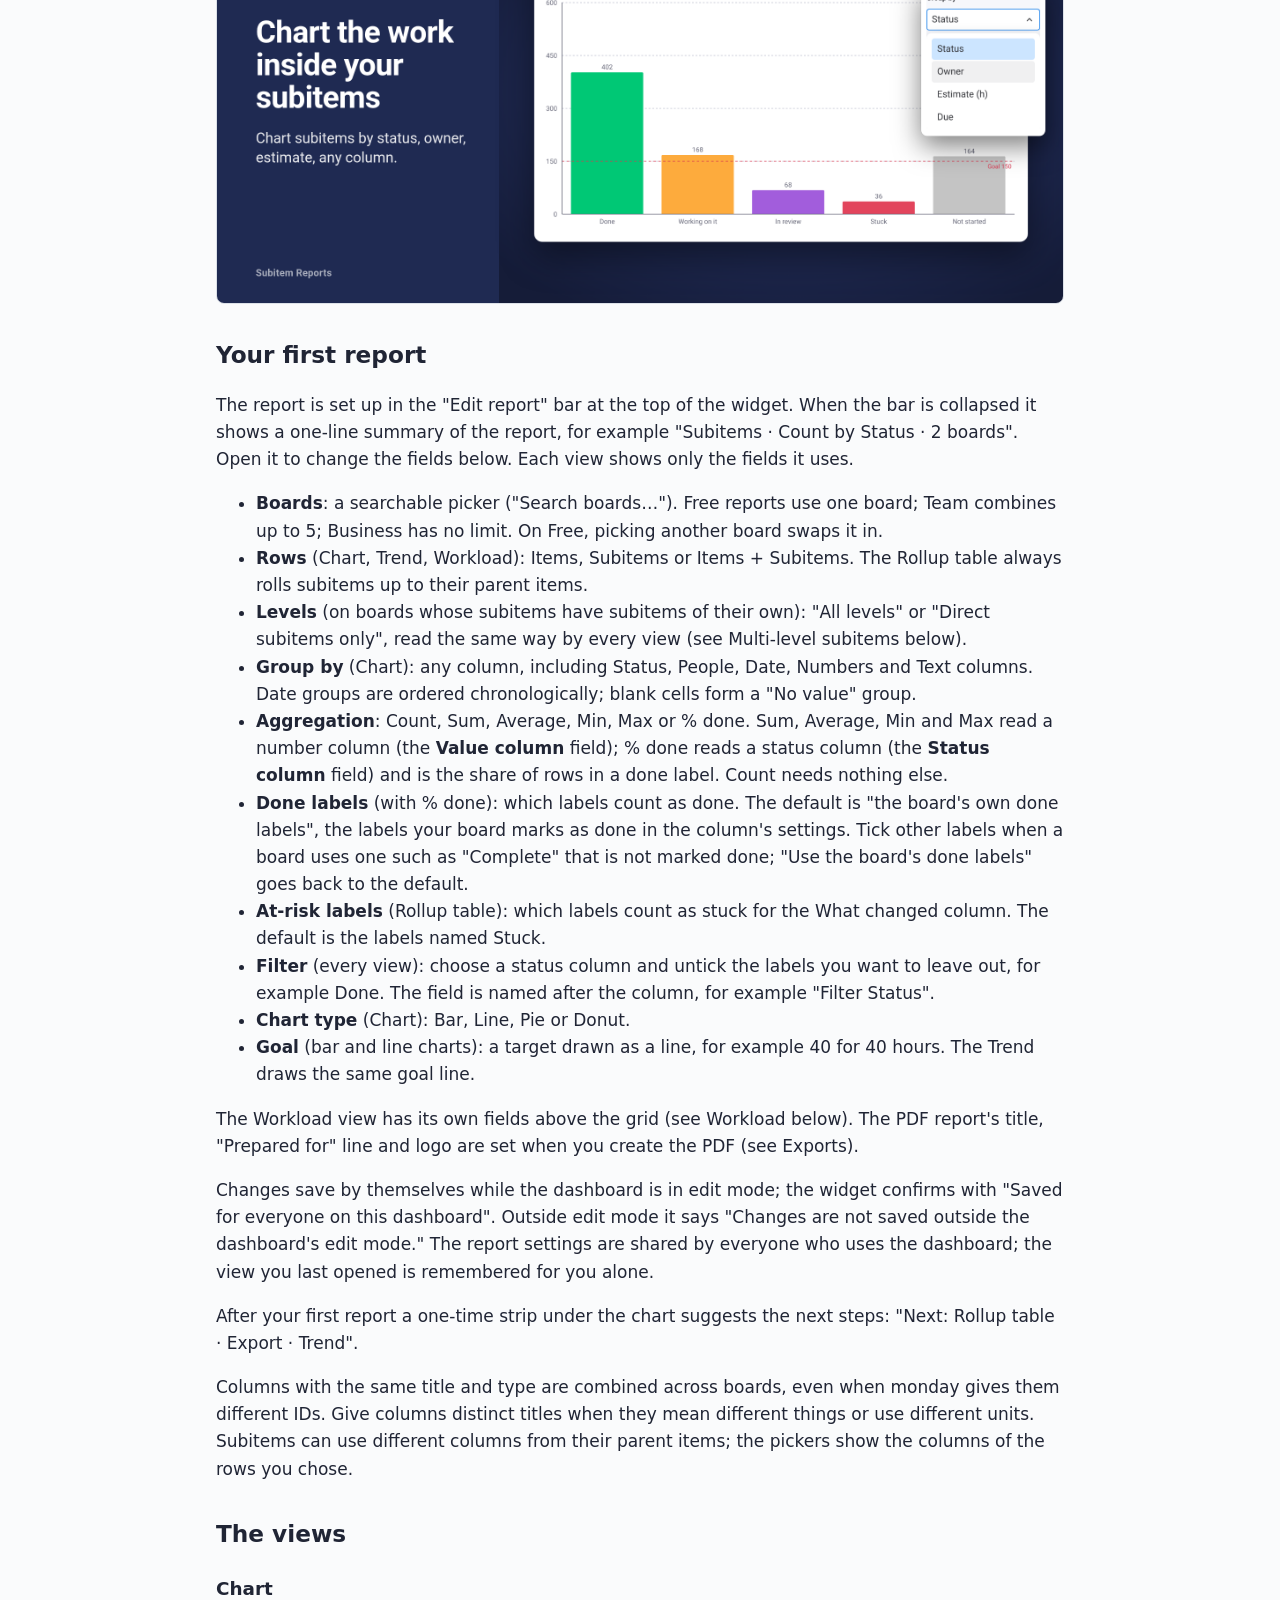
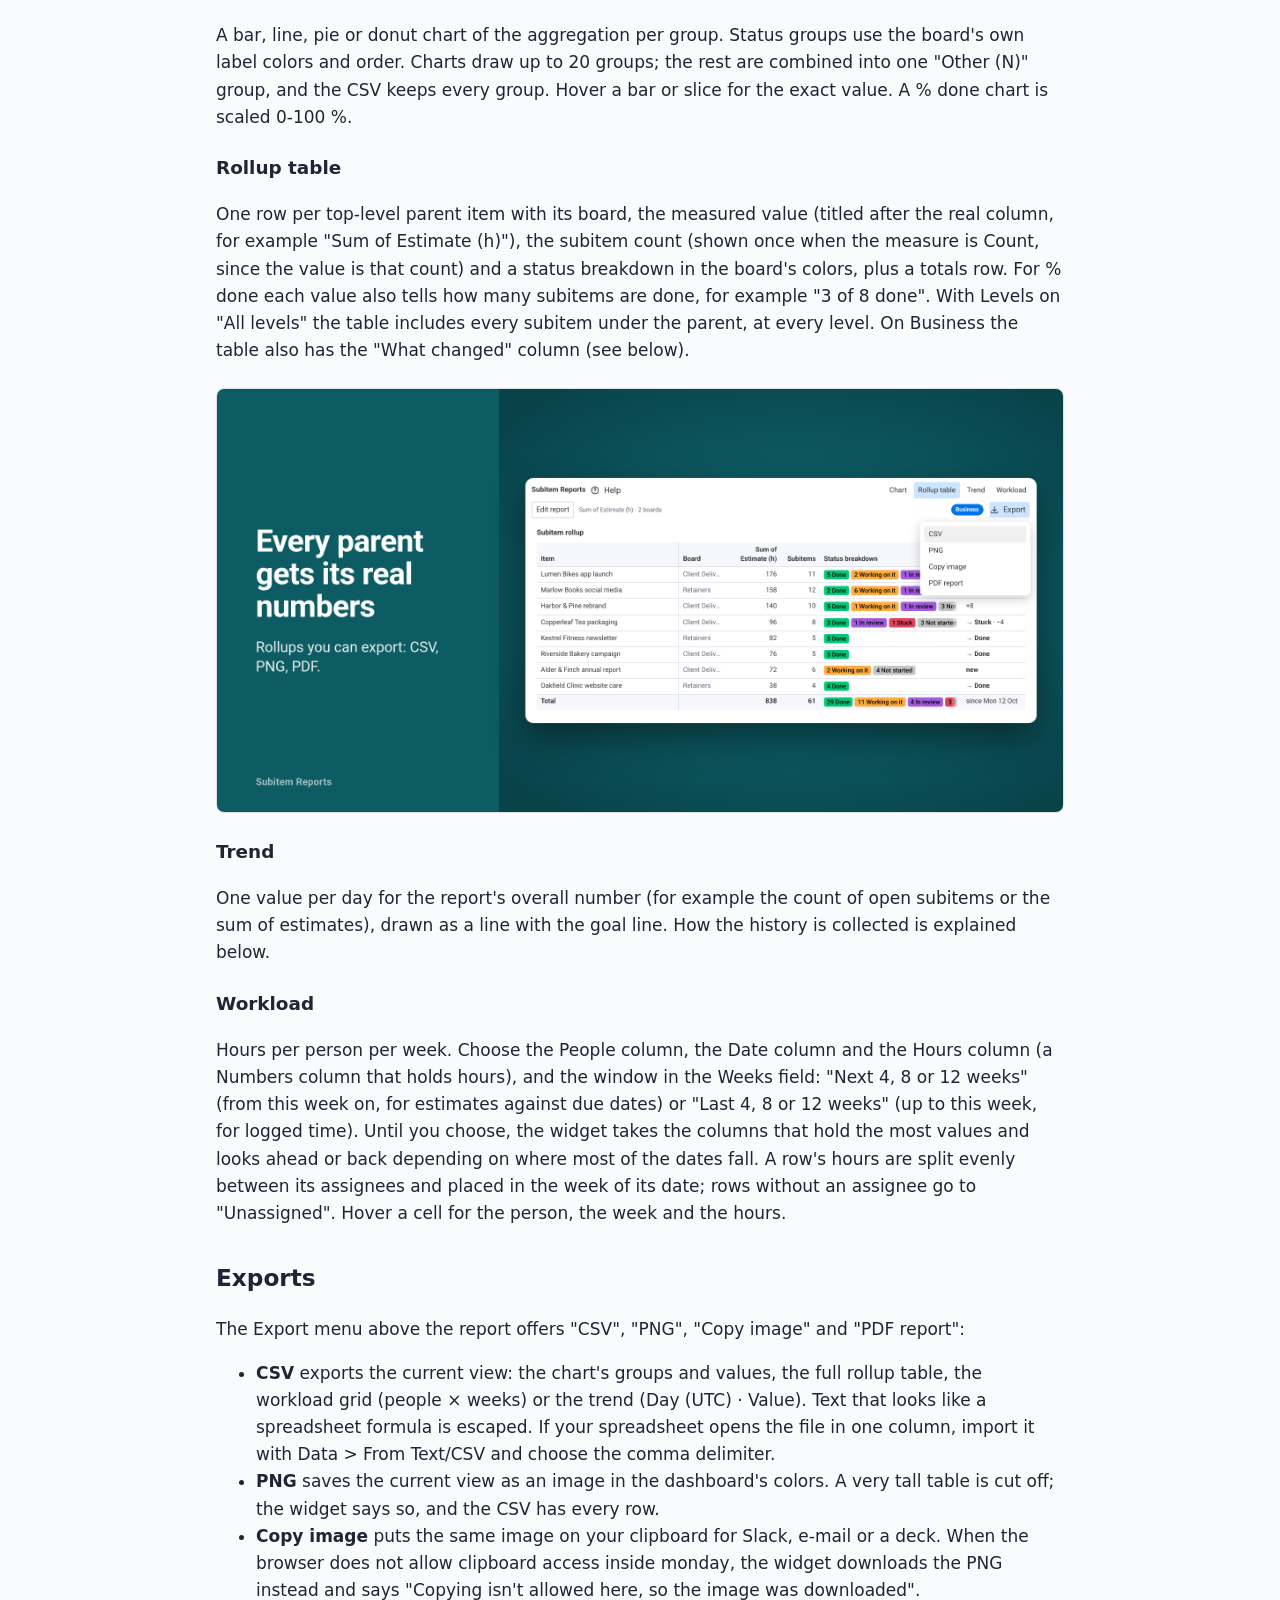
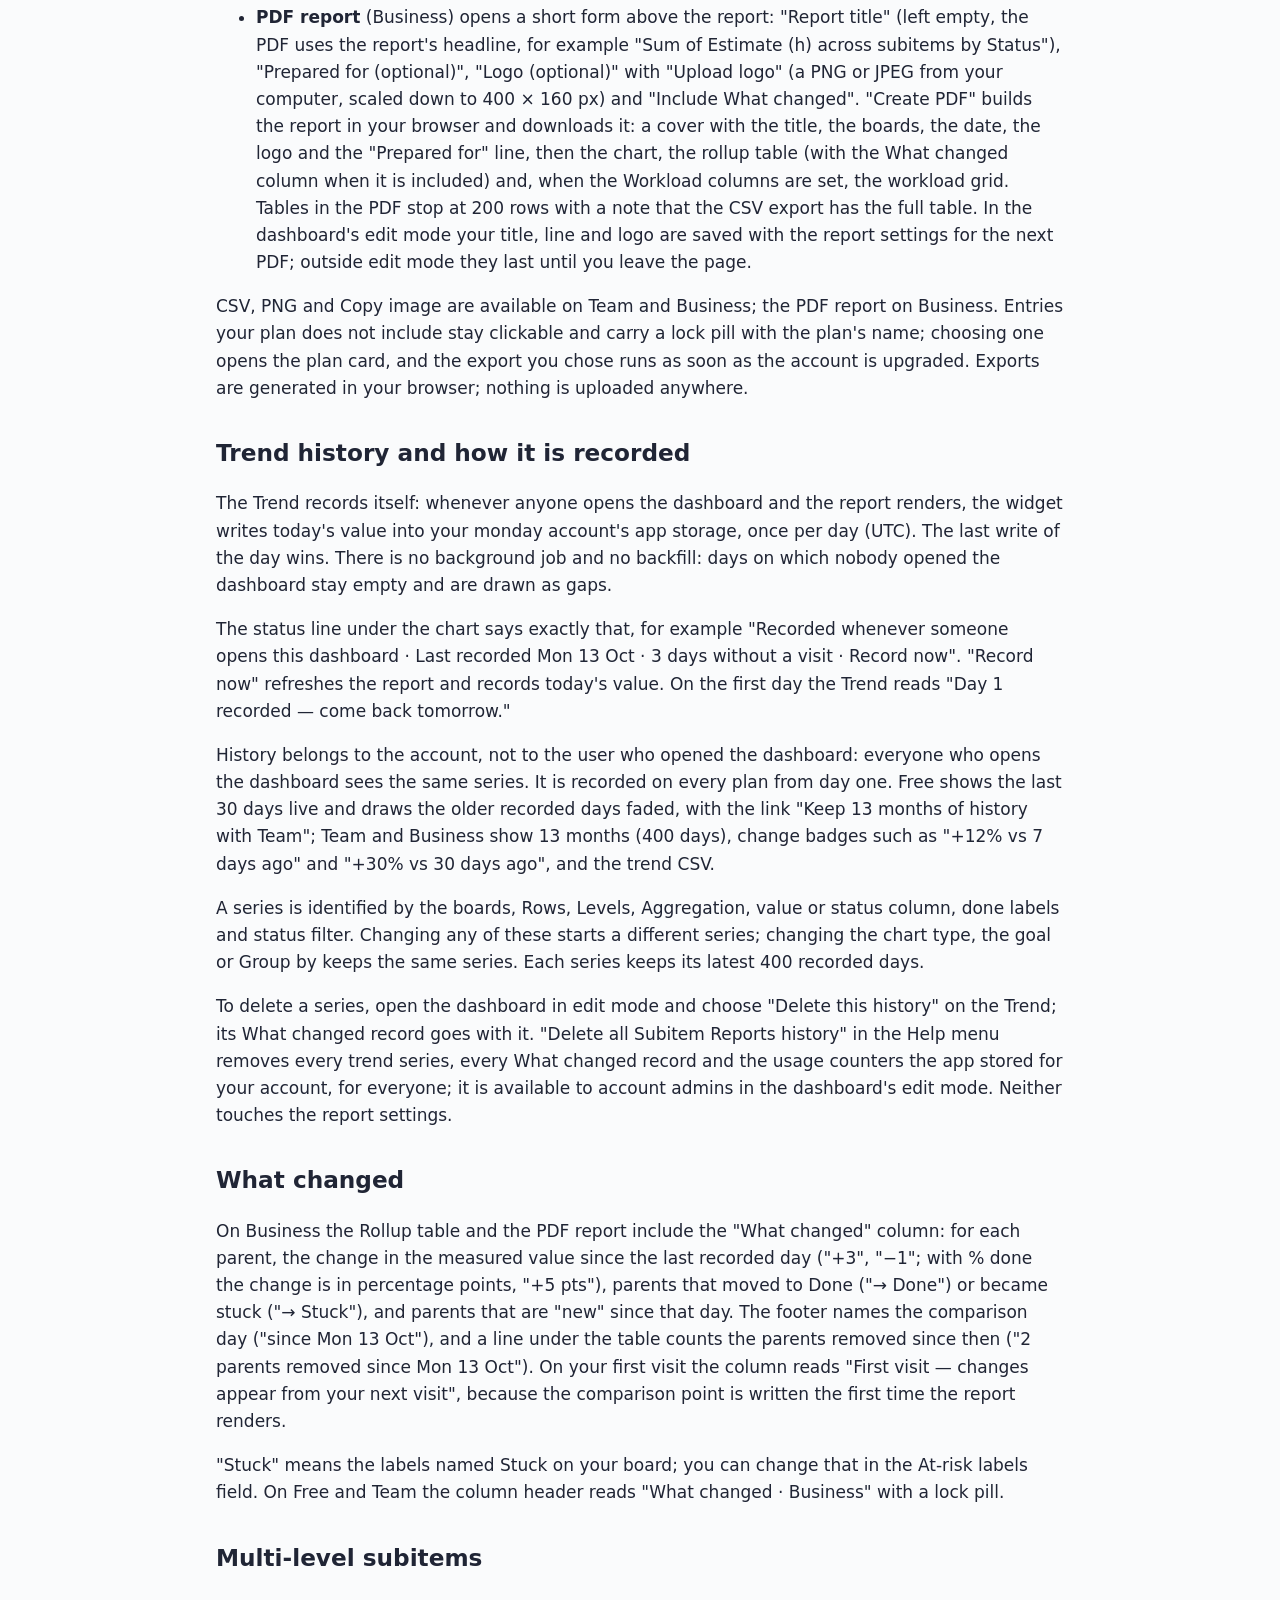
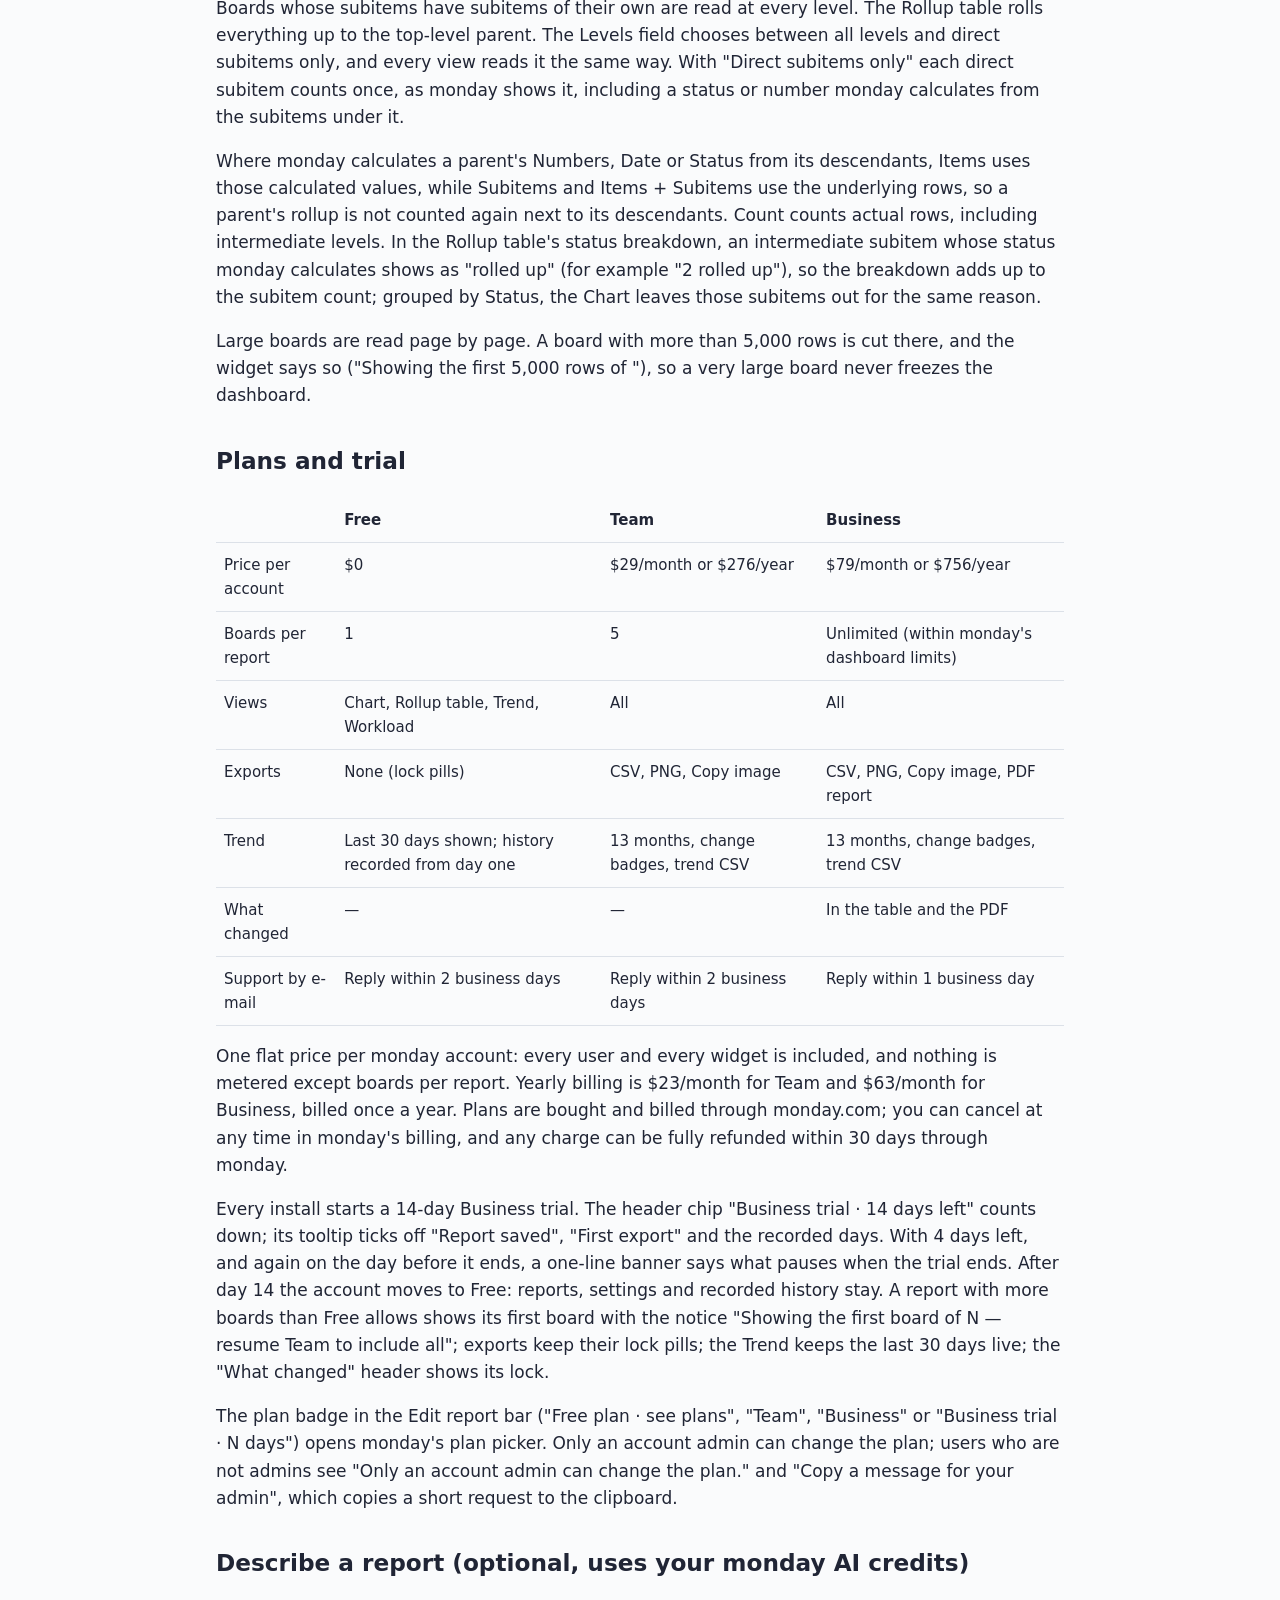
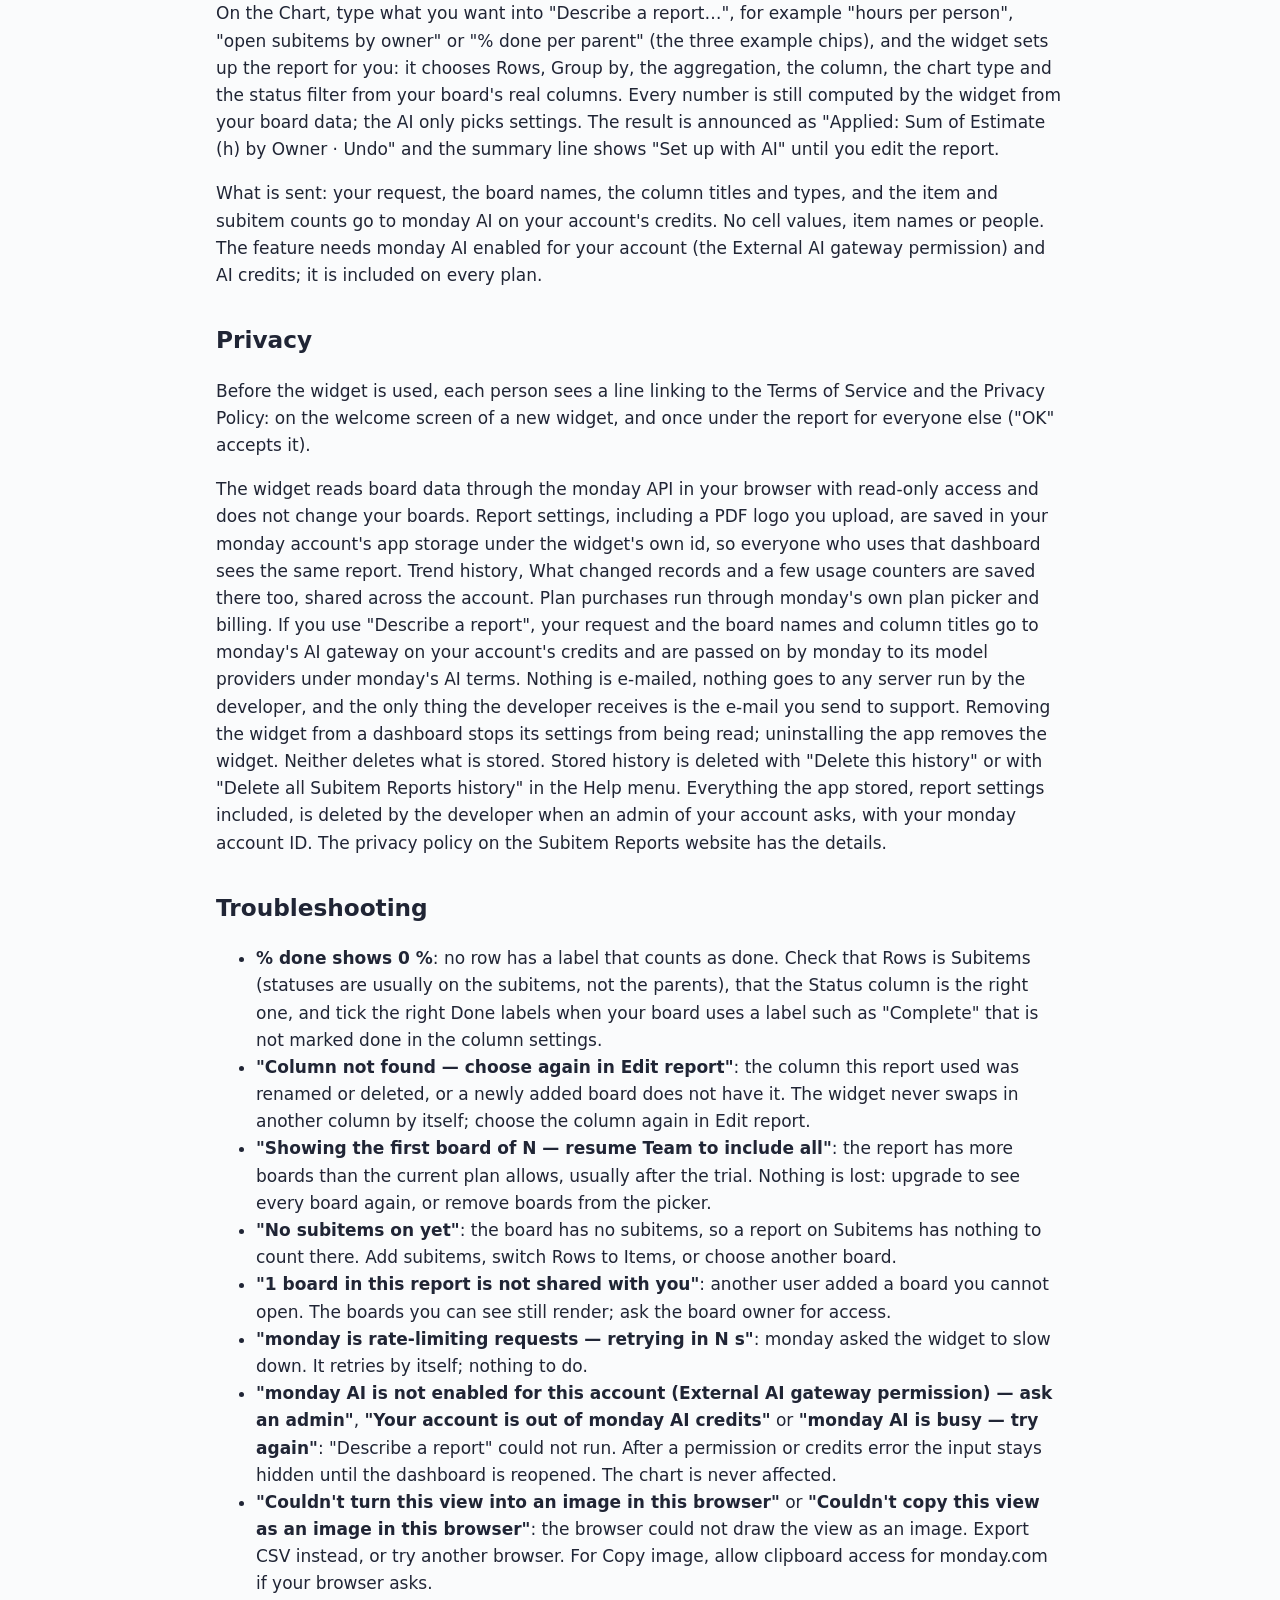
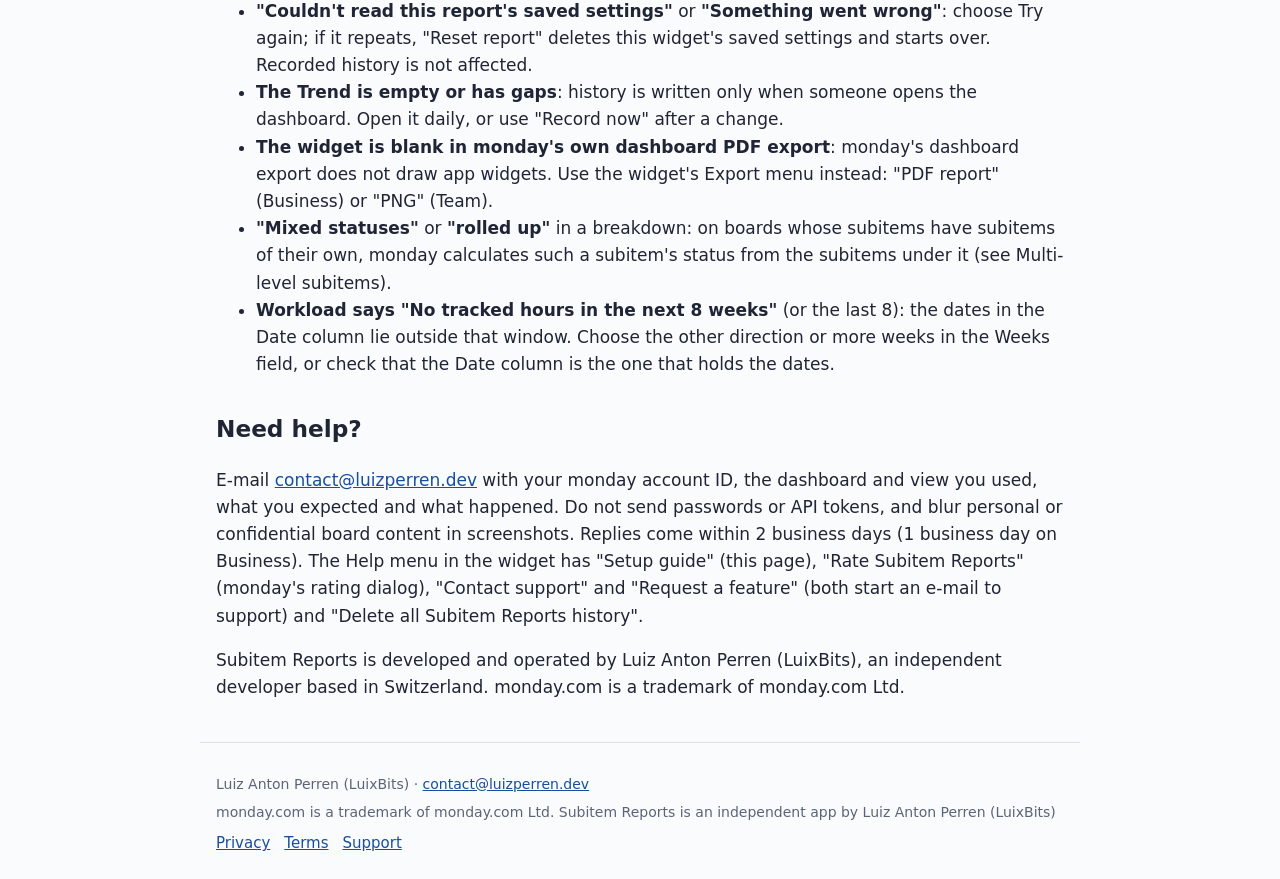
==== commit 627c1805: "Shorter privacy policy and terms; provider named as Luiz Anton Perren (LuixBits)" ====
--- a/guide.html
+++ b/guide.html
@@ -379,6 +379,6 @@
 menu in the widget has &quot;Setup guide&quot; (this page), &quot;Rate Subitem Reports&quot;
 (monday&#39;s rating dialog), &quot;Contact support&quot; and &quot;Request a feature&quot; (both
 start an e-mail to support) and &quot;Delete all Subitem Reports history&quot;.</p>
-<p>Subitem Reports is developed and operated by Luiz Perren, an independent
+<p>Subitem Reports is developed and operated by Luiz Anton Perren (LuixBits), an independent
 developer based in Switzerland. monday.com is a trademark of monday.com Ltd.</p>
-</main><footer><p>Luiz Perren · Luiz Perren · <a href="mailto:contact@luizperren.dev">contact@luizperren.dev</a></p><p>monday.com is a trademark of monday.com Ltd. Subitem Reports is an independent app by Luiz Perren</p><nav aria-label="Legal"><a href="privacy.html">Privacy</a><a href="terms.html">Terms</a><a href="support.html">Support</a></nav></footer></body></html>
+</main><footer><p>Luiz Anton Perren (LuixBits) · <a href="mailto:contact@luizperren.dev">contact@luizperren.dev</a></p><p>monday.com is a trademark of monday.com Ltd. Subitem Reports is an independent app by Luiz Anton Perren (LuixBits)</p><nav aria-label="Legal"><a href="privacy.html">Privacy</a><a href="terms.html">Terms</a><a href="support.html">Support</a></nav></footer></body></html>
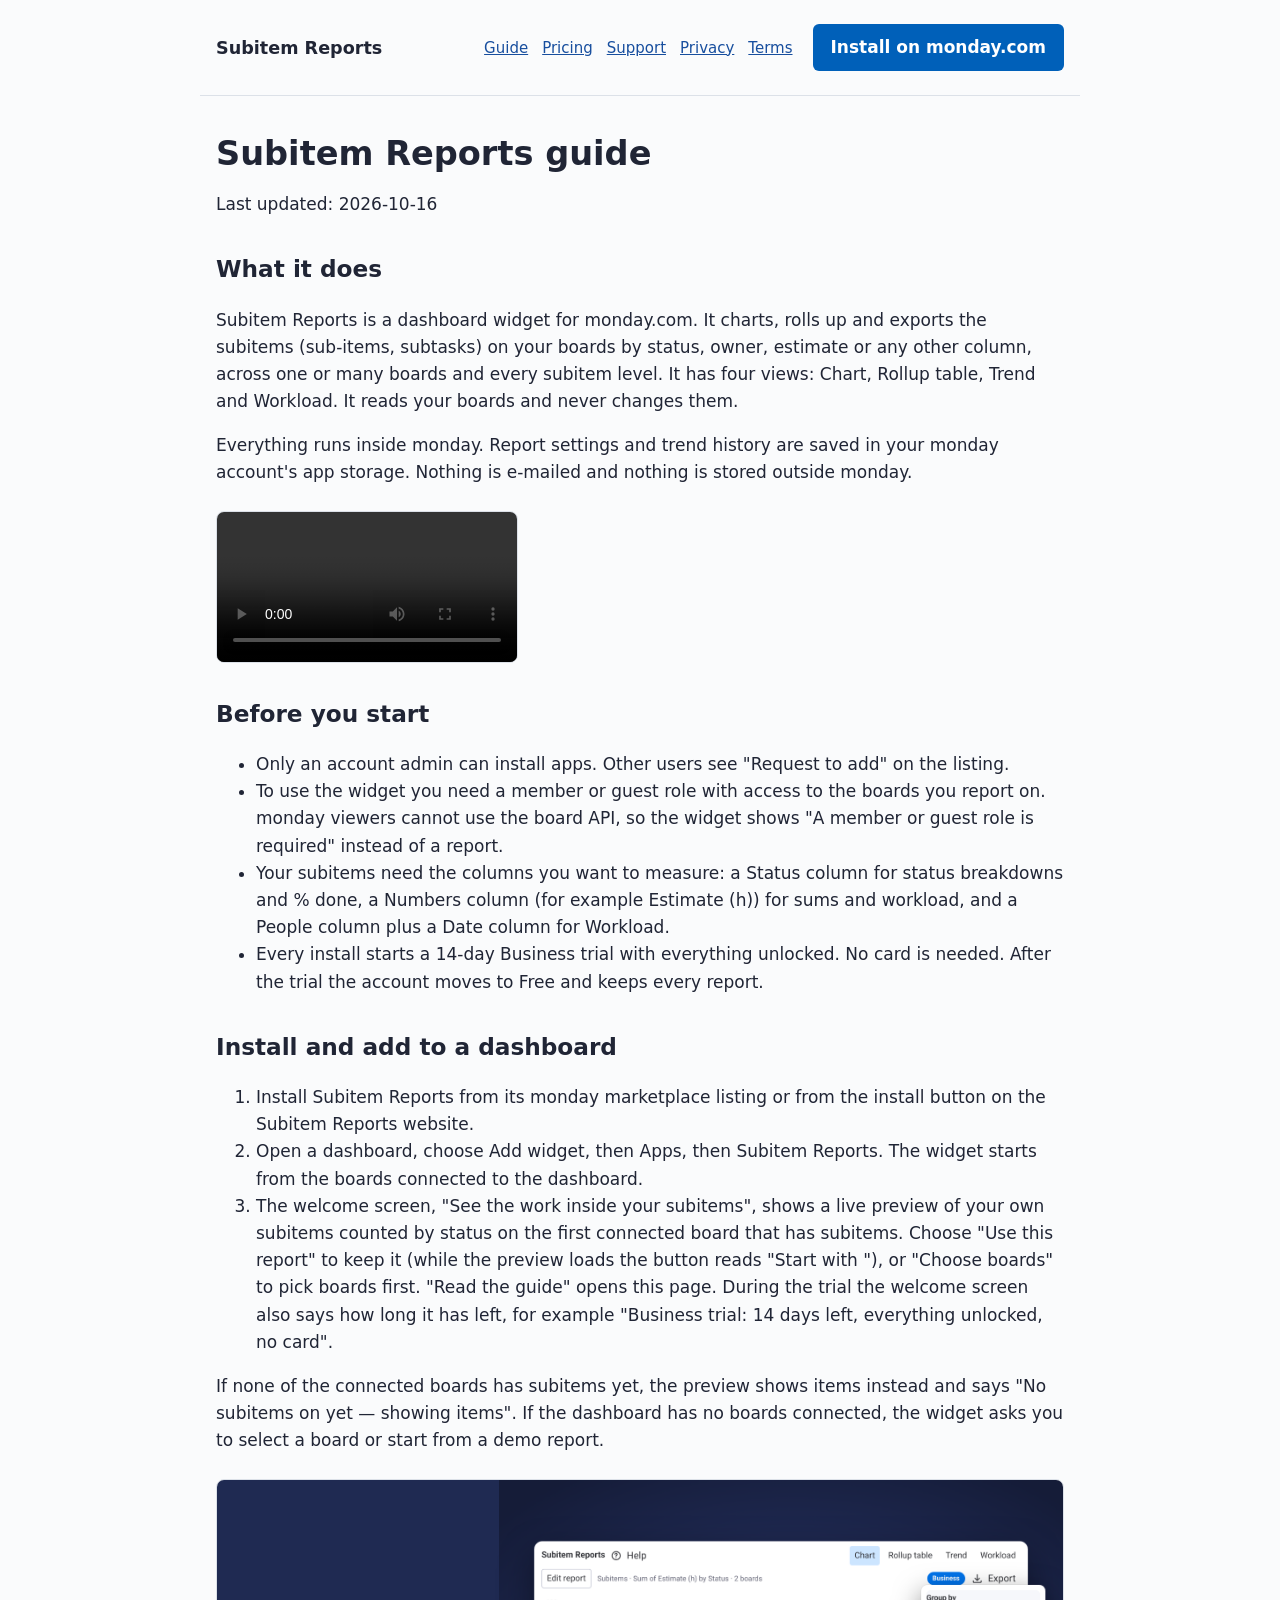
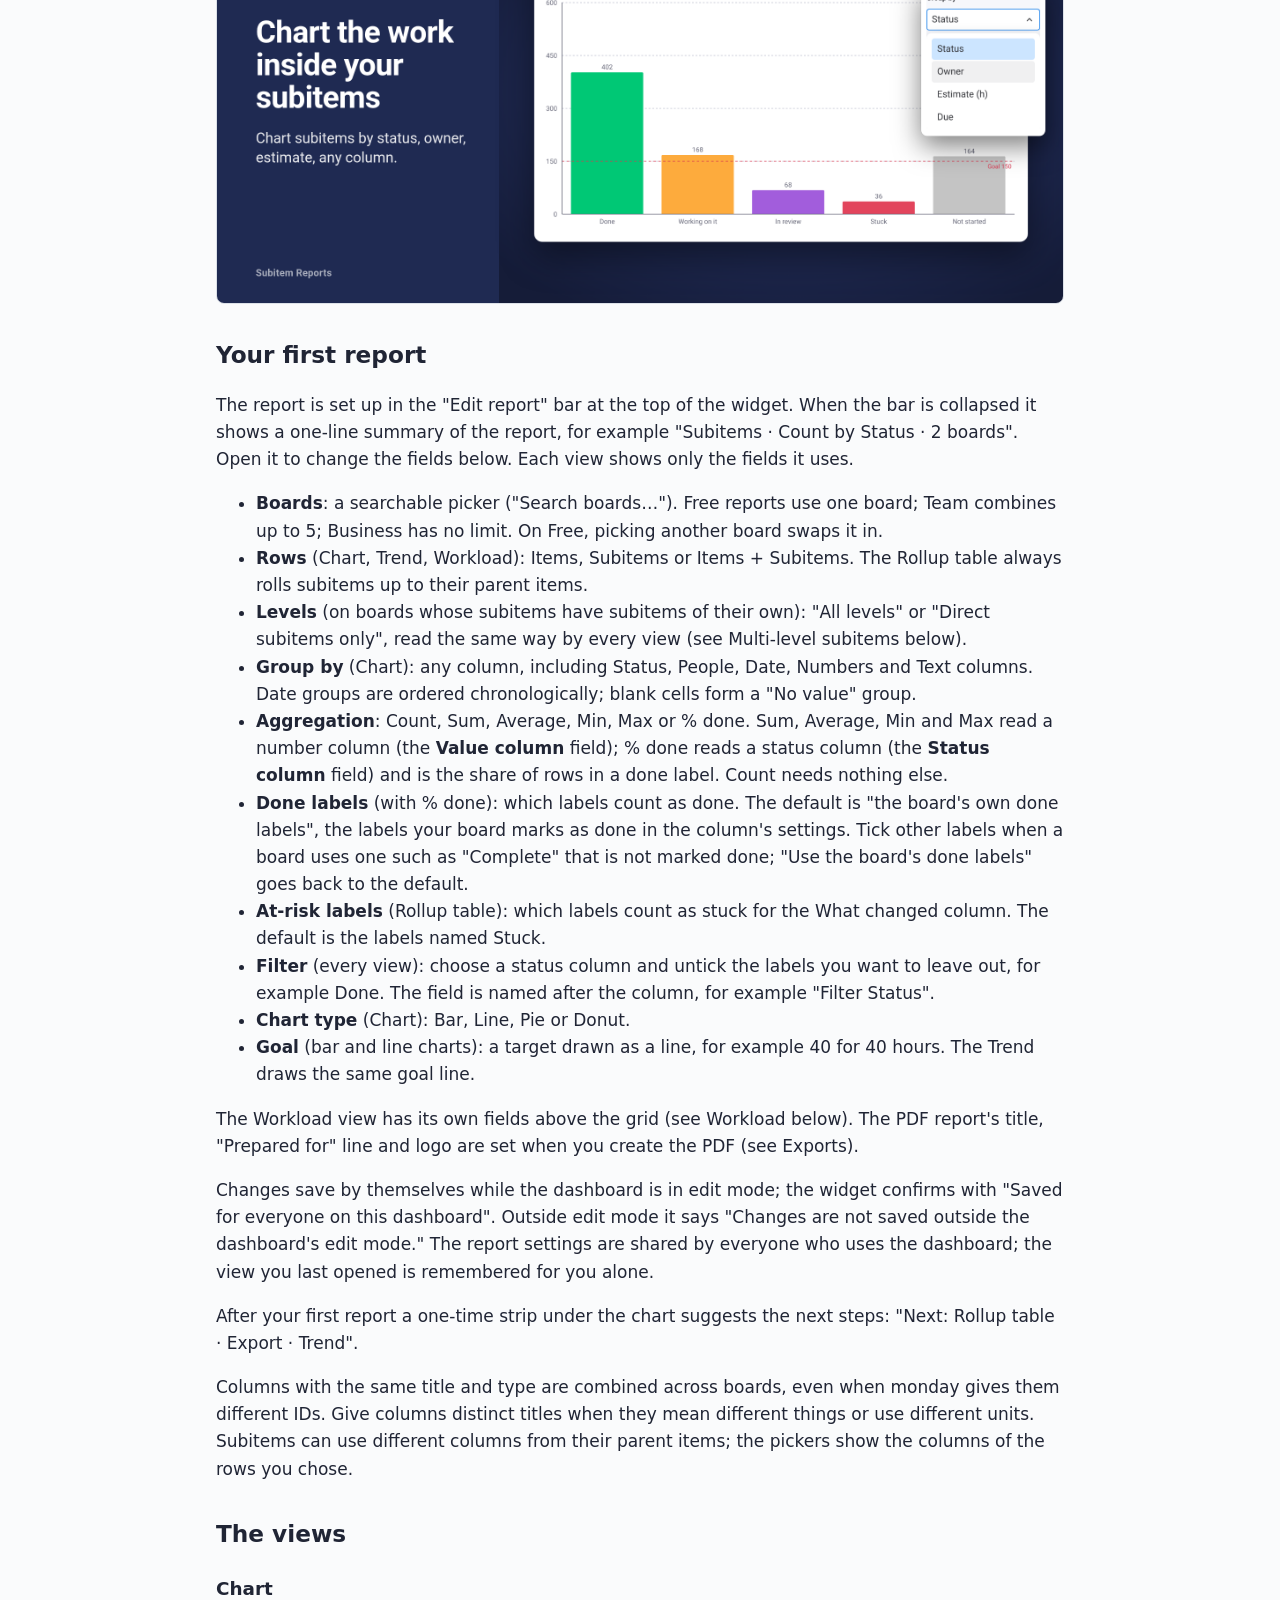
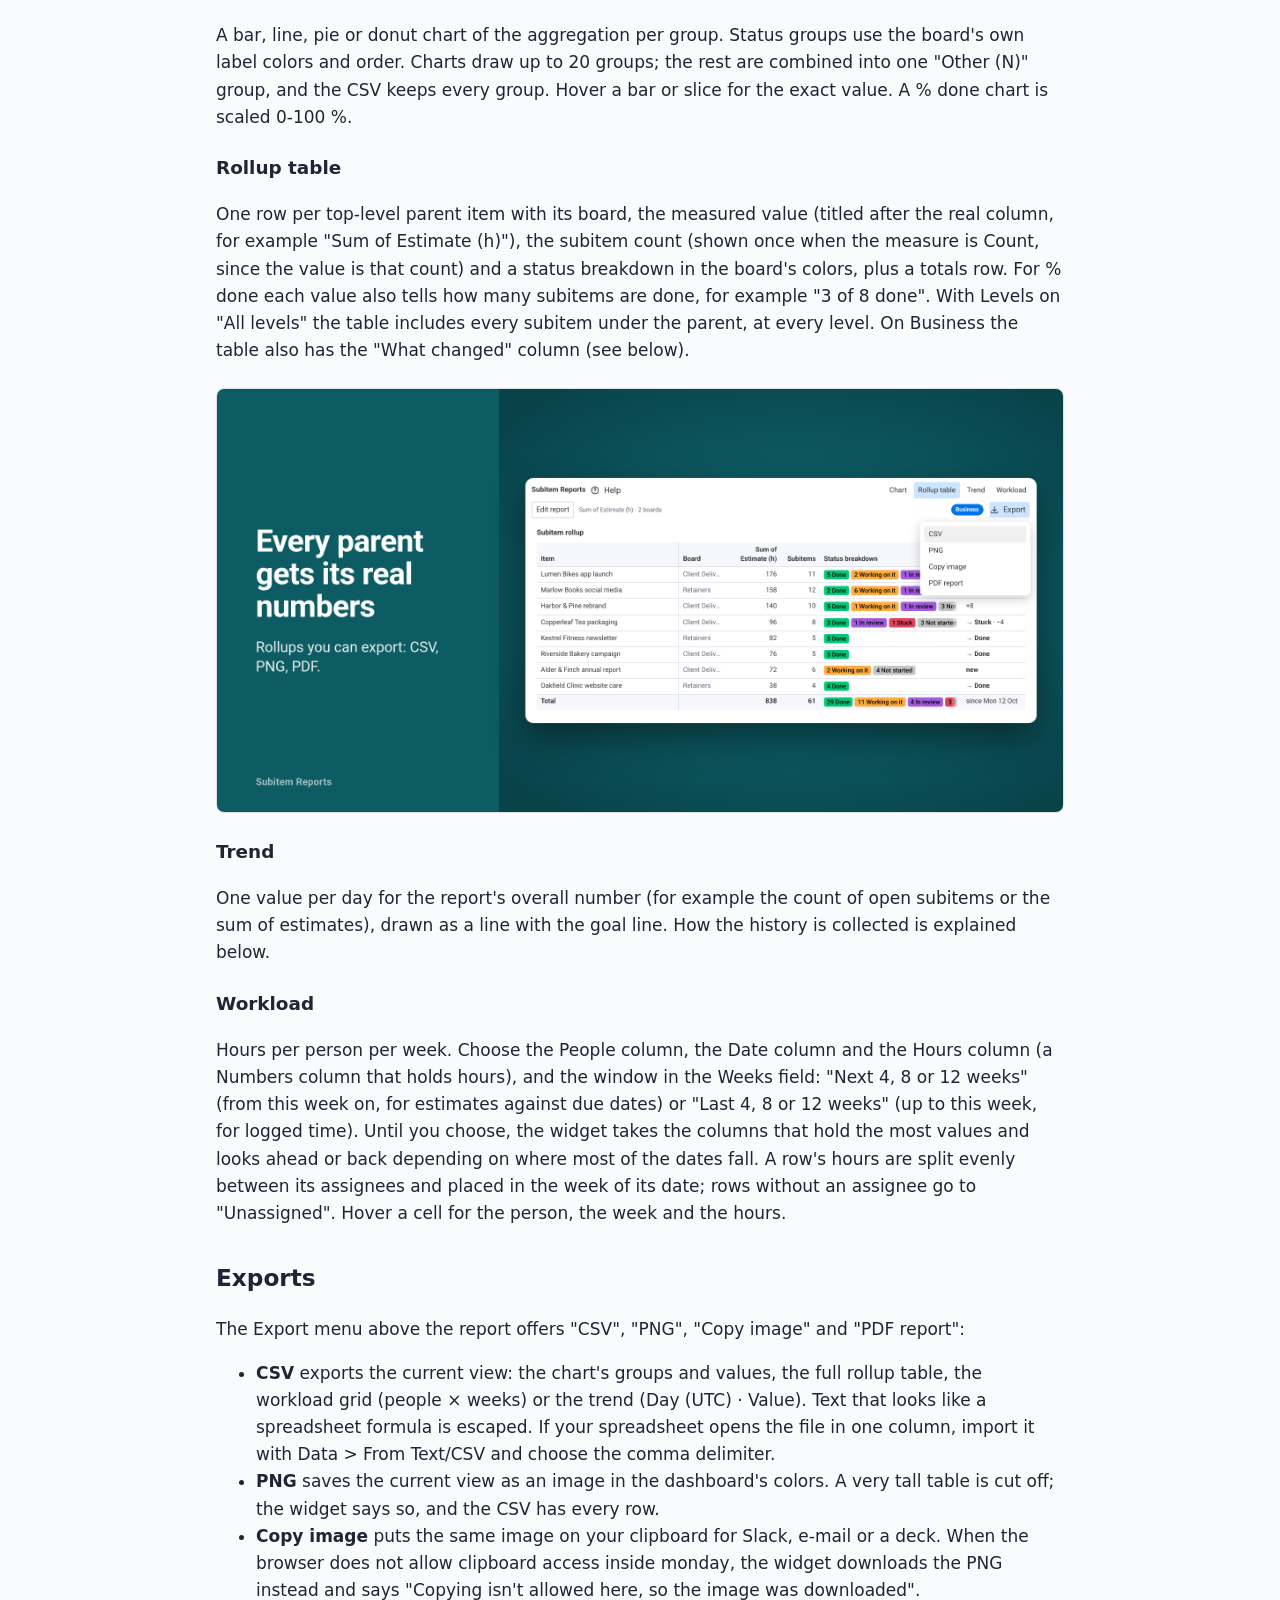
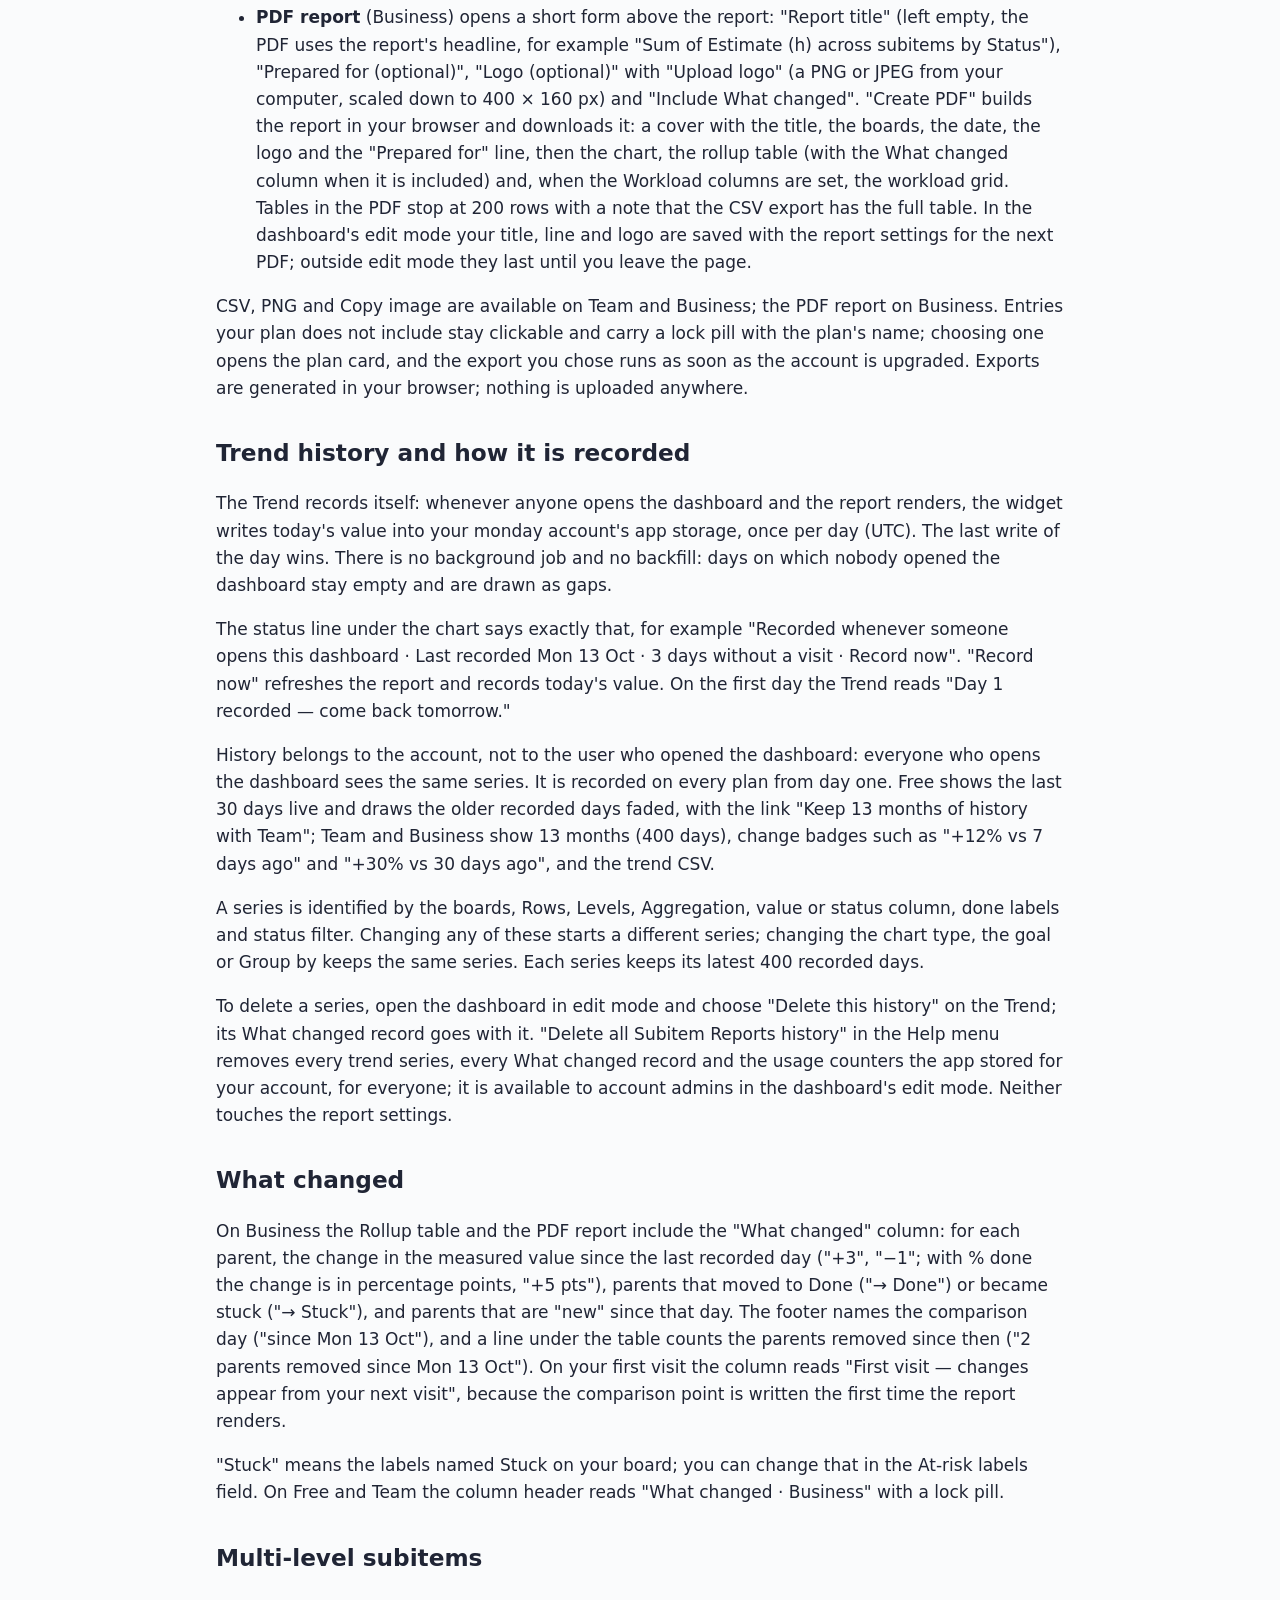
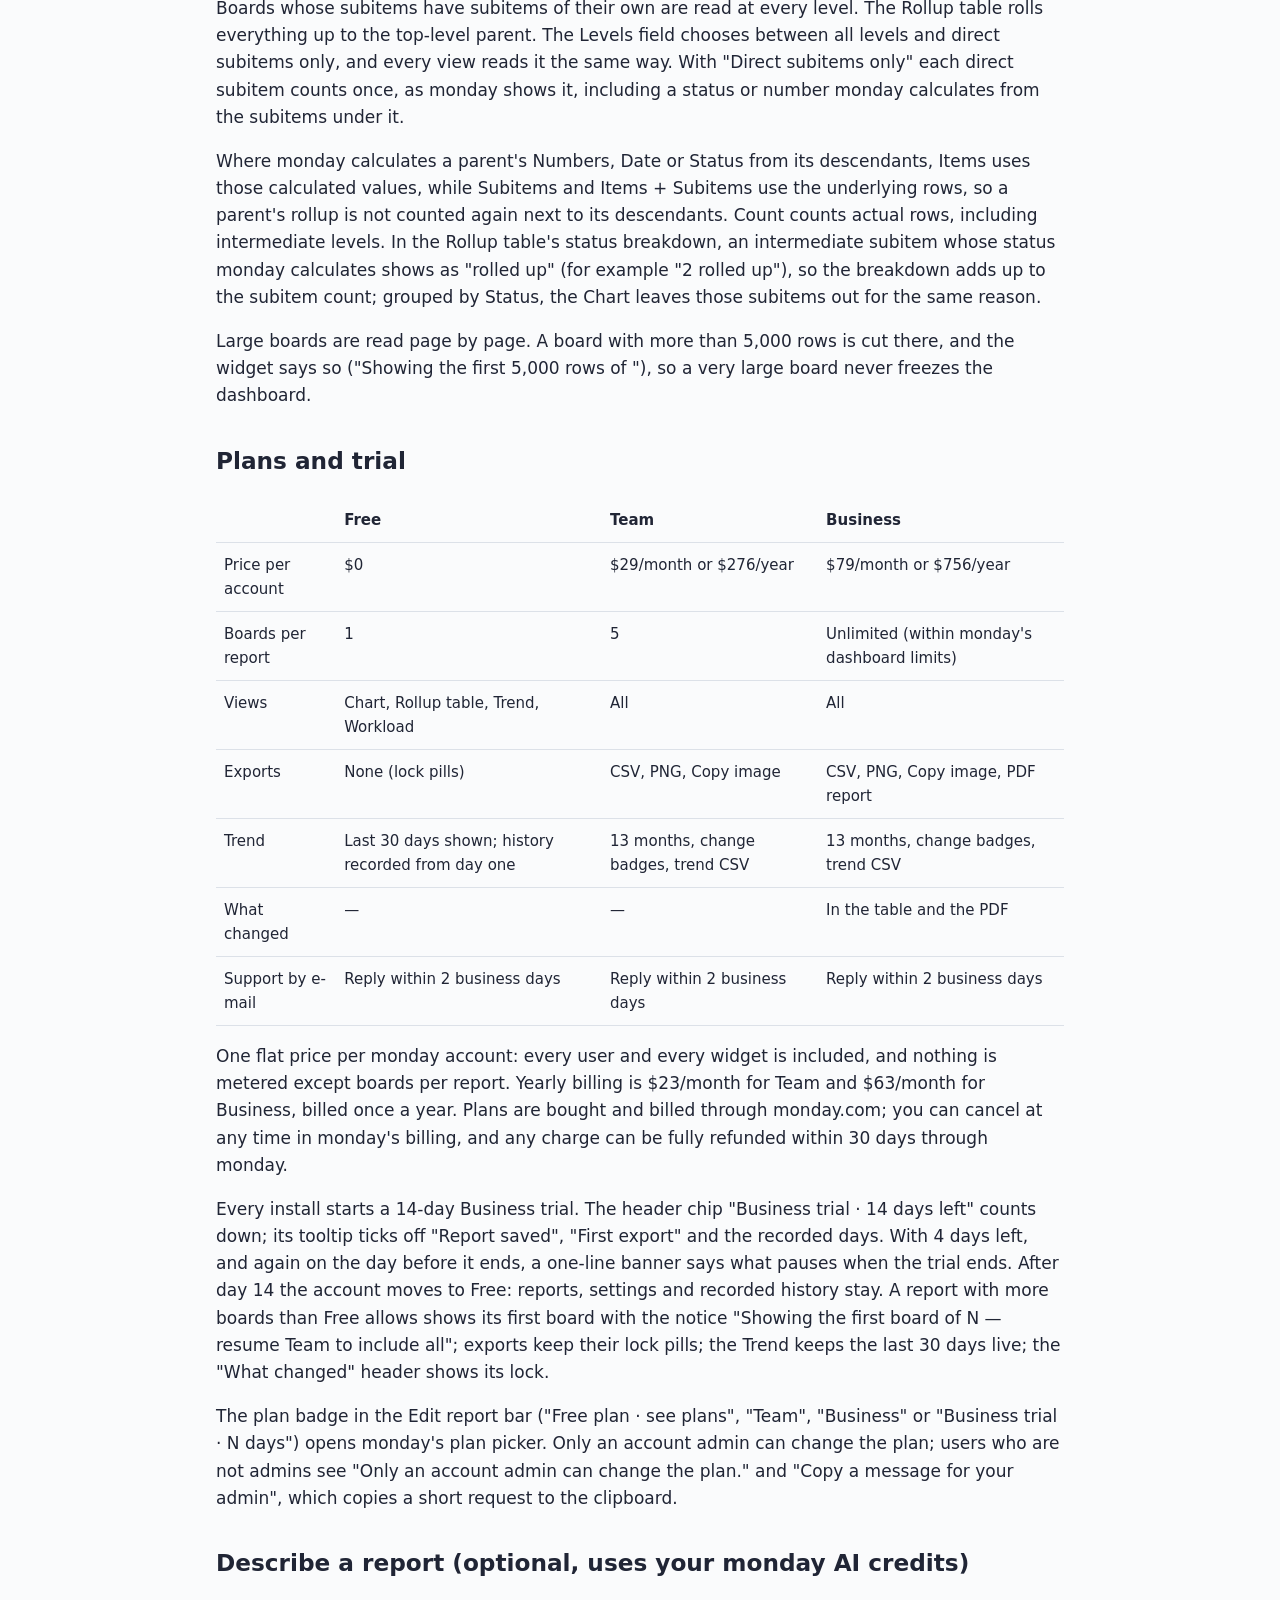
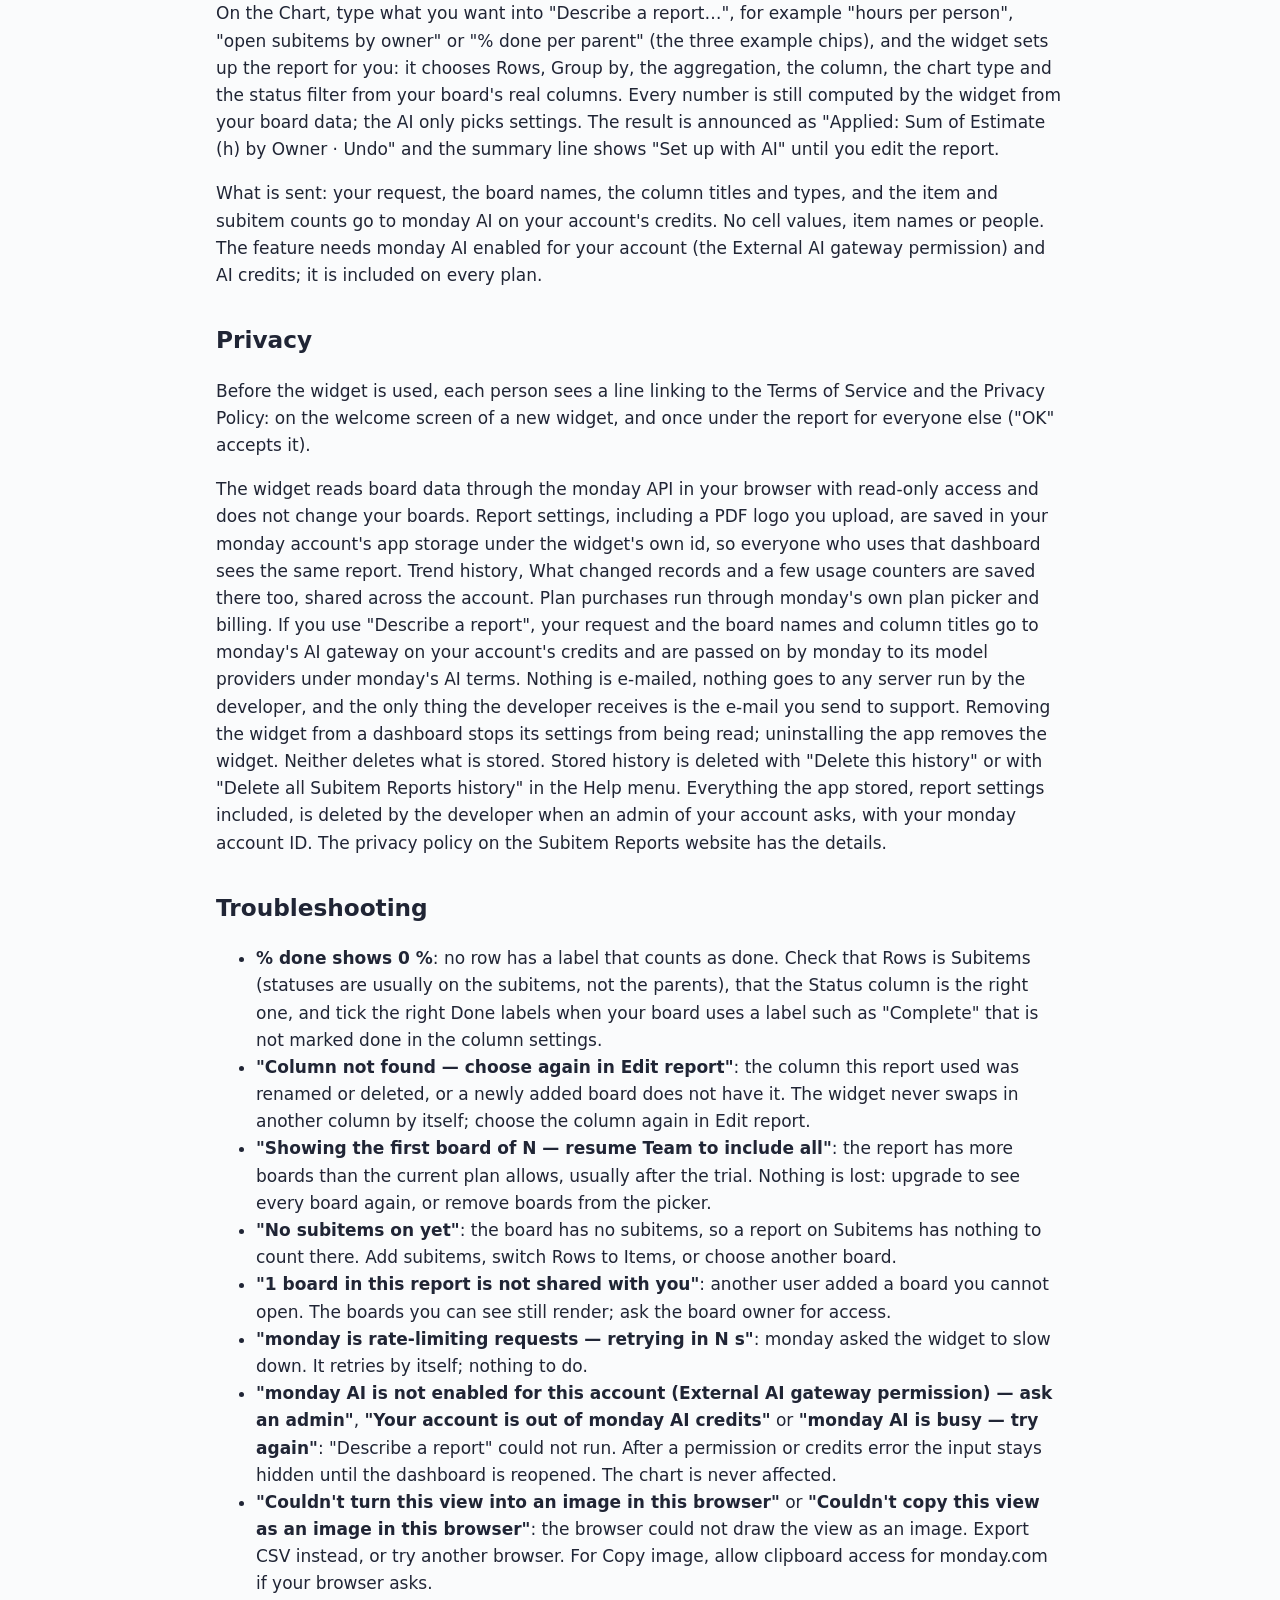
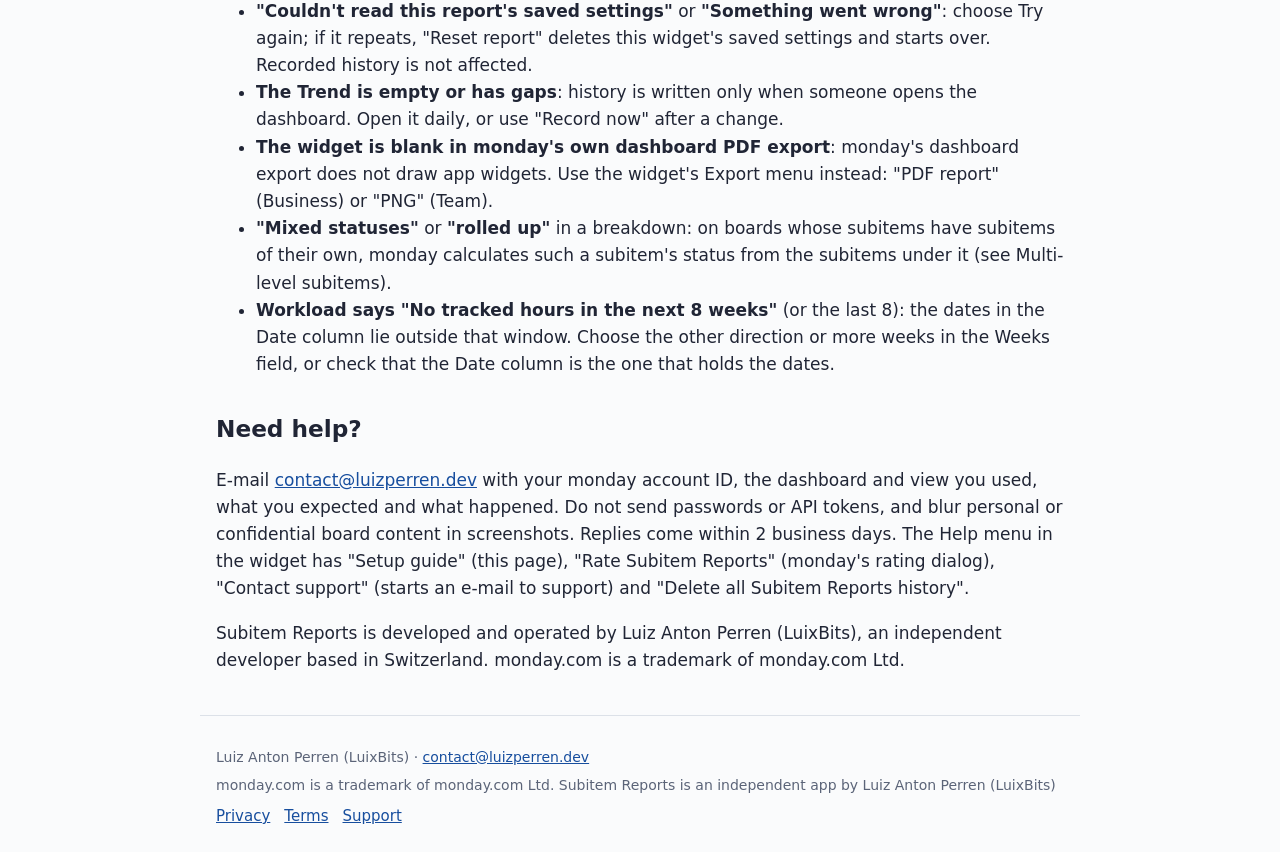
==== commit cb0f3df1: "Minimal terms and support page; same e-mail support time on every plan" ====
--- a/guide.html
+++ b/guide.html
@@ -264,7 +264,7 @@
 <td>Support by e-mail</td>
 <td>Reply within 2 business days</td>
 <td>Reply within 2 business days</td>
-<td>Reply within 1 business day</td>
+<td>Reply within 2 business days</td>
 </tr>
 </tbody></table>
 <p>One flat price per monday account: every user and every widget is included,
@@ -375,10 +375,9 @@
 <p>E-mail <a href="mailto:contact@luizperren.dev">contact@luizperren.dev</a> with your monday account ID, the dashboard and view you
 used, what you expected and what happened. Do not send passwords or API
 tokens, and blur personal or confidential board content in screenshots.
-Replies come within 2 business days (1 business day on Business). The Help
+Replies come within 2 business days. The Help
 menu in the widget has &quot;Setup guide&quot; (this page), &quot;Rate Subitem Reports&quot;
-(monday&#39;s rating dialog), &quot;Contact support&quot; and &quot;Request a feature&quot; (both
-start an e-mail to support) and &quot;Delete all Subitem Reports history&quot;.</p>
+(monday&#39;s rating dialog), &quot;Contact support&quot; (starts an e-mail to support) and &quot;Delete all Subitem Reports history&quot;.</p>
 <p>Subitem Reports is developed and operated by Luiz Anton Perren (LuixBits), an independent
 developer based in Switzerland. monday.com is a trademark of monday.com Ltd.</p>
 </main><footer><p>Luiz Anton Perren (LuixBits) · <a href="mailto:contact@luizperren.dev">contact@luizperren.dev</a></p><p>monday.com is a trademark of monday.com Ltd. Subitem Reports is an independent app by Luiz Anton Perren (LuixBits)</p><nav aria-label="Legal"><a href="privacy.html">Privacy</a><a href="terms.html">Terms</a><a href="support.html">Support</a></nav></footer></body></html>
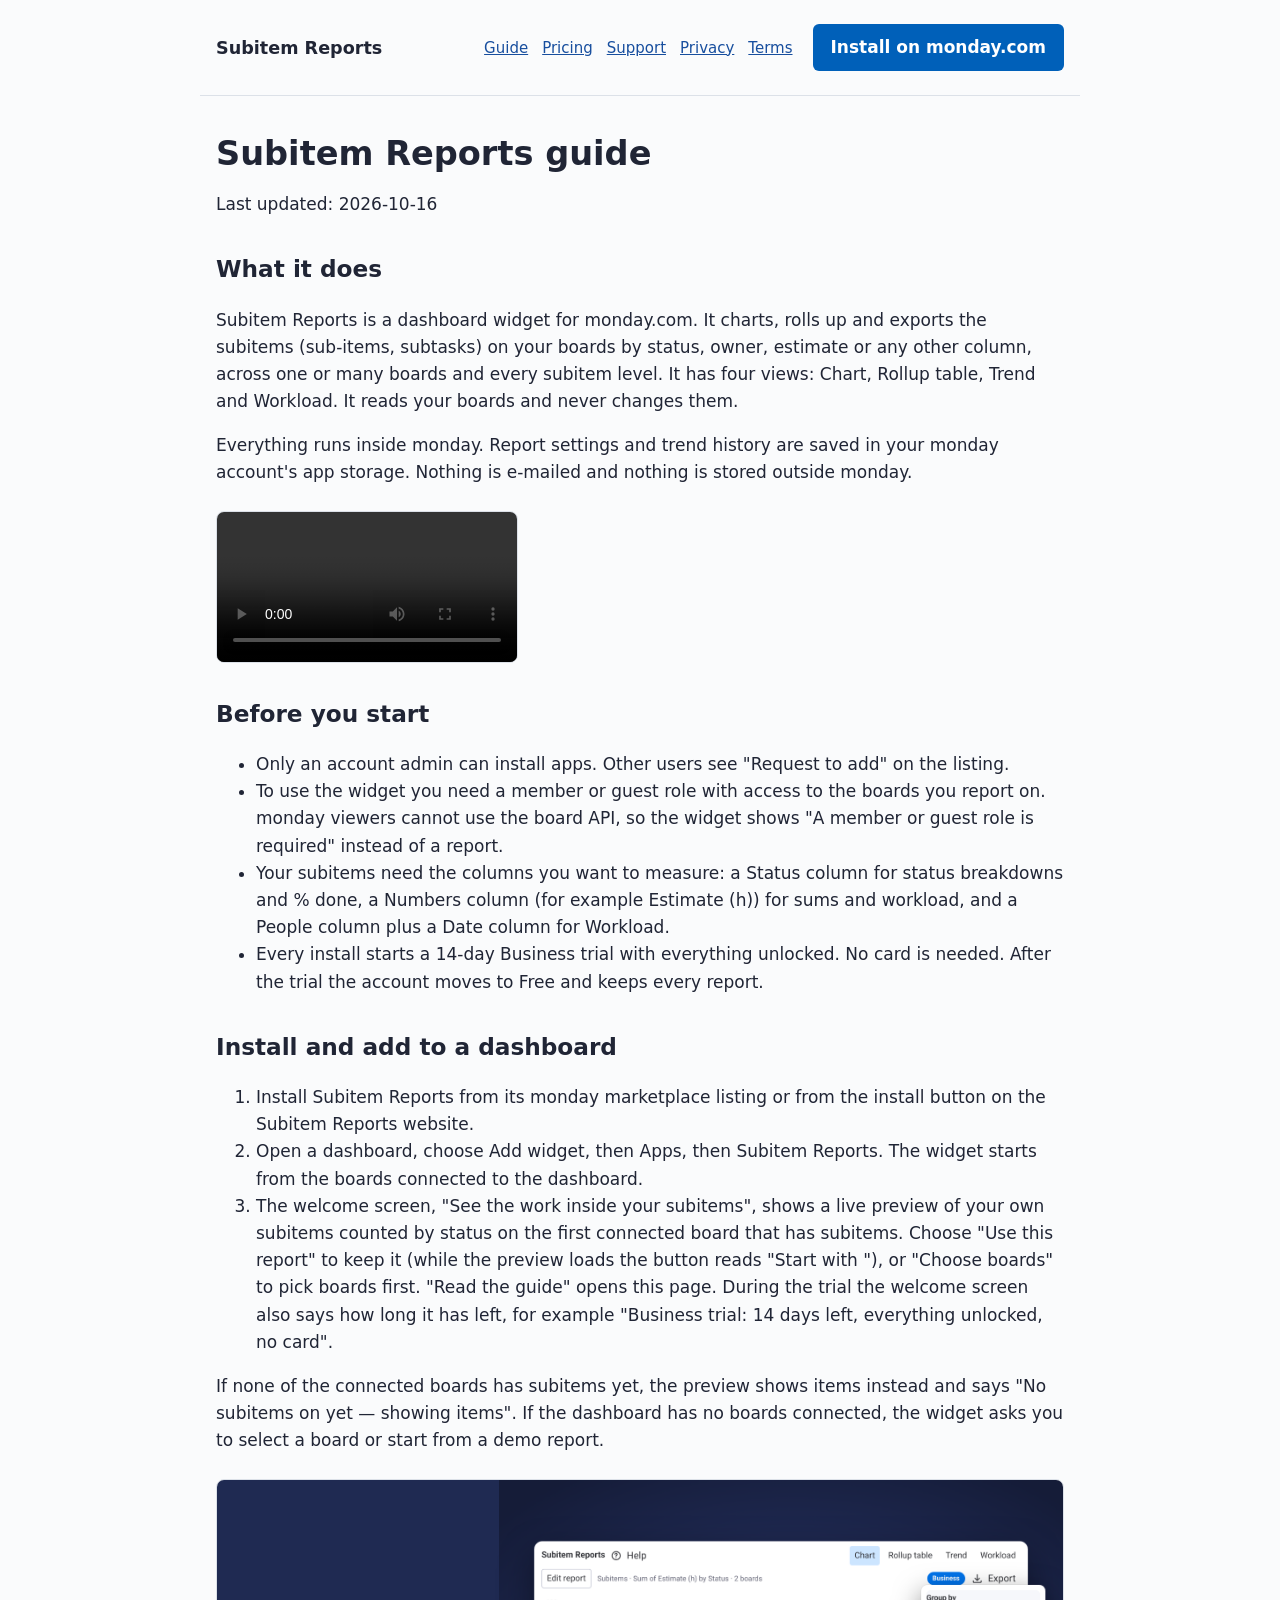
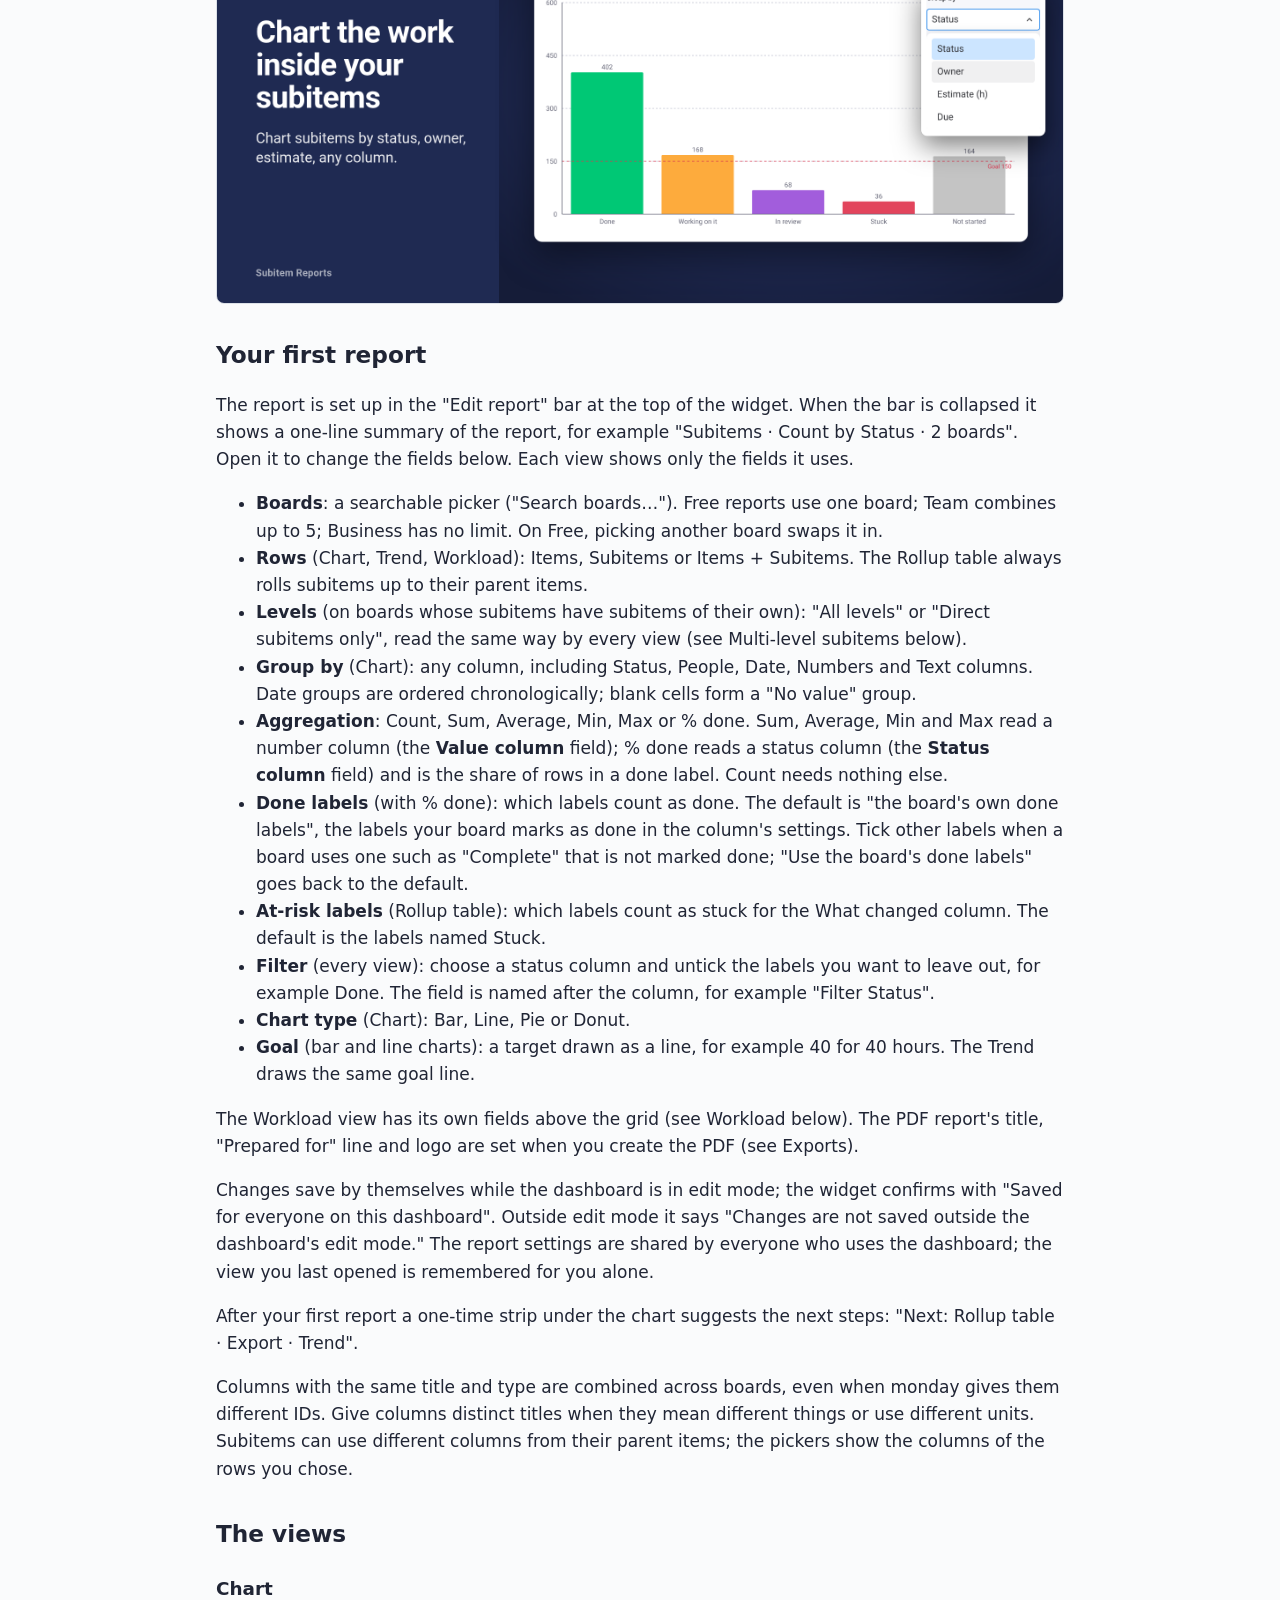
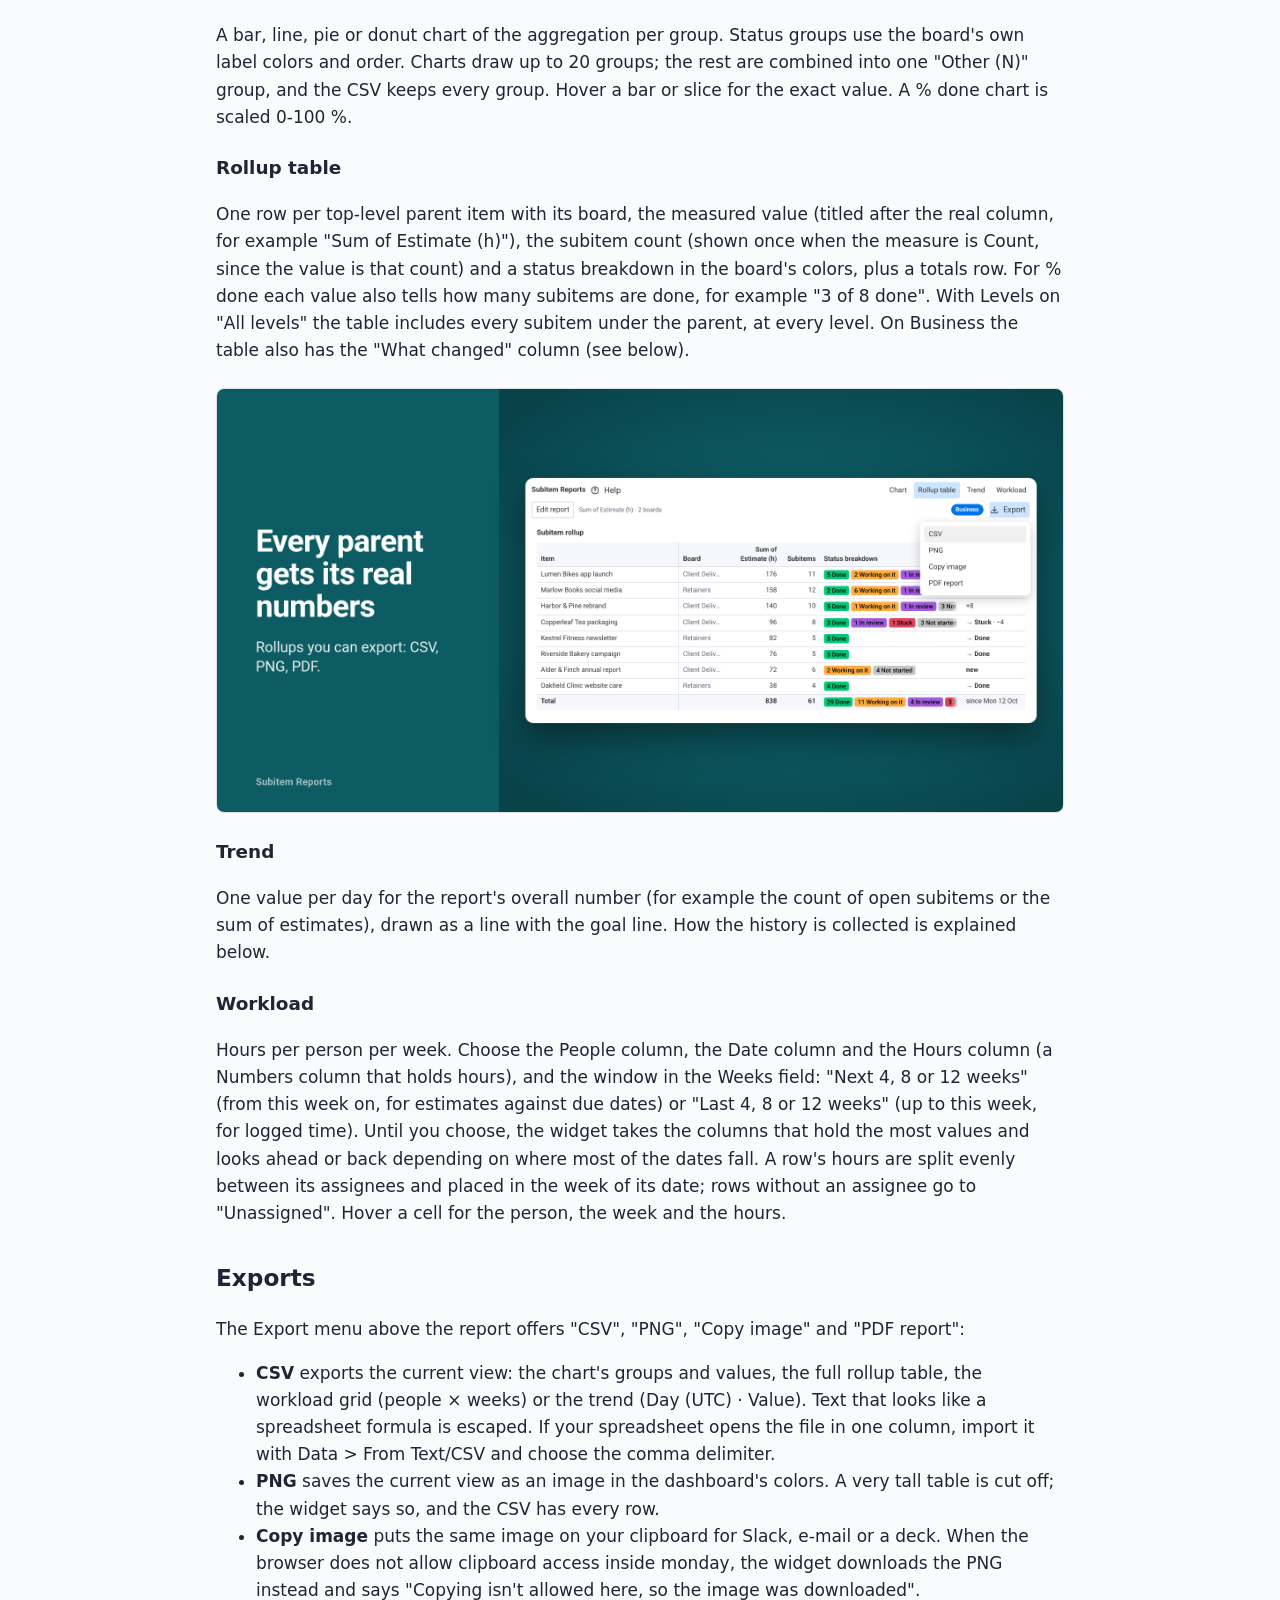
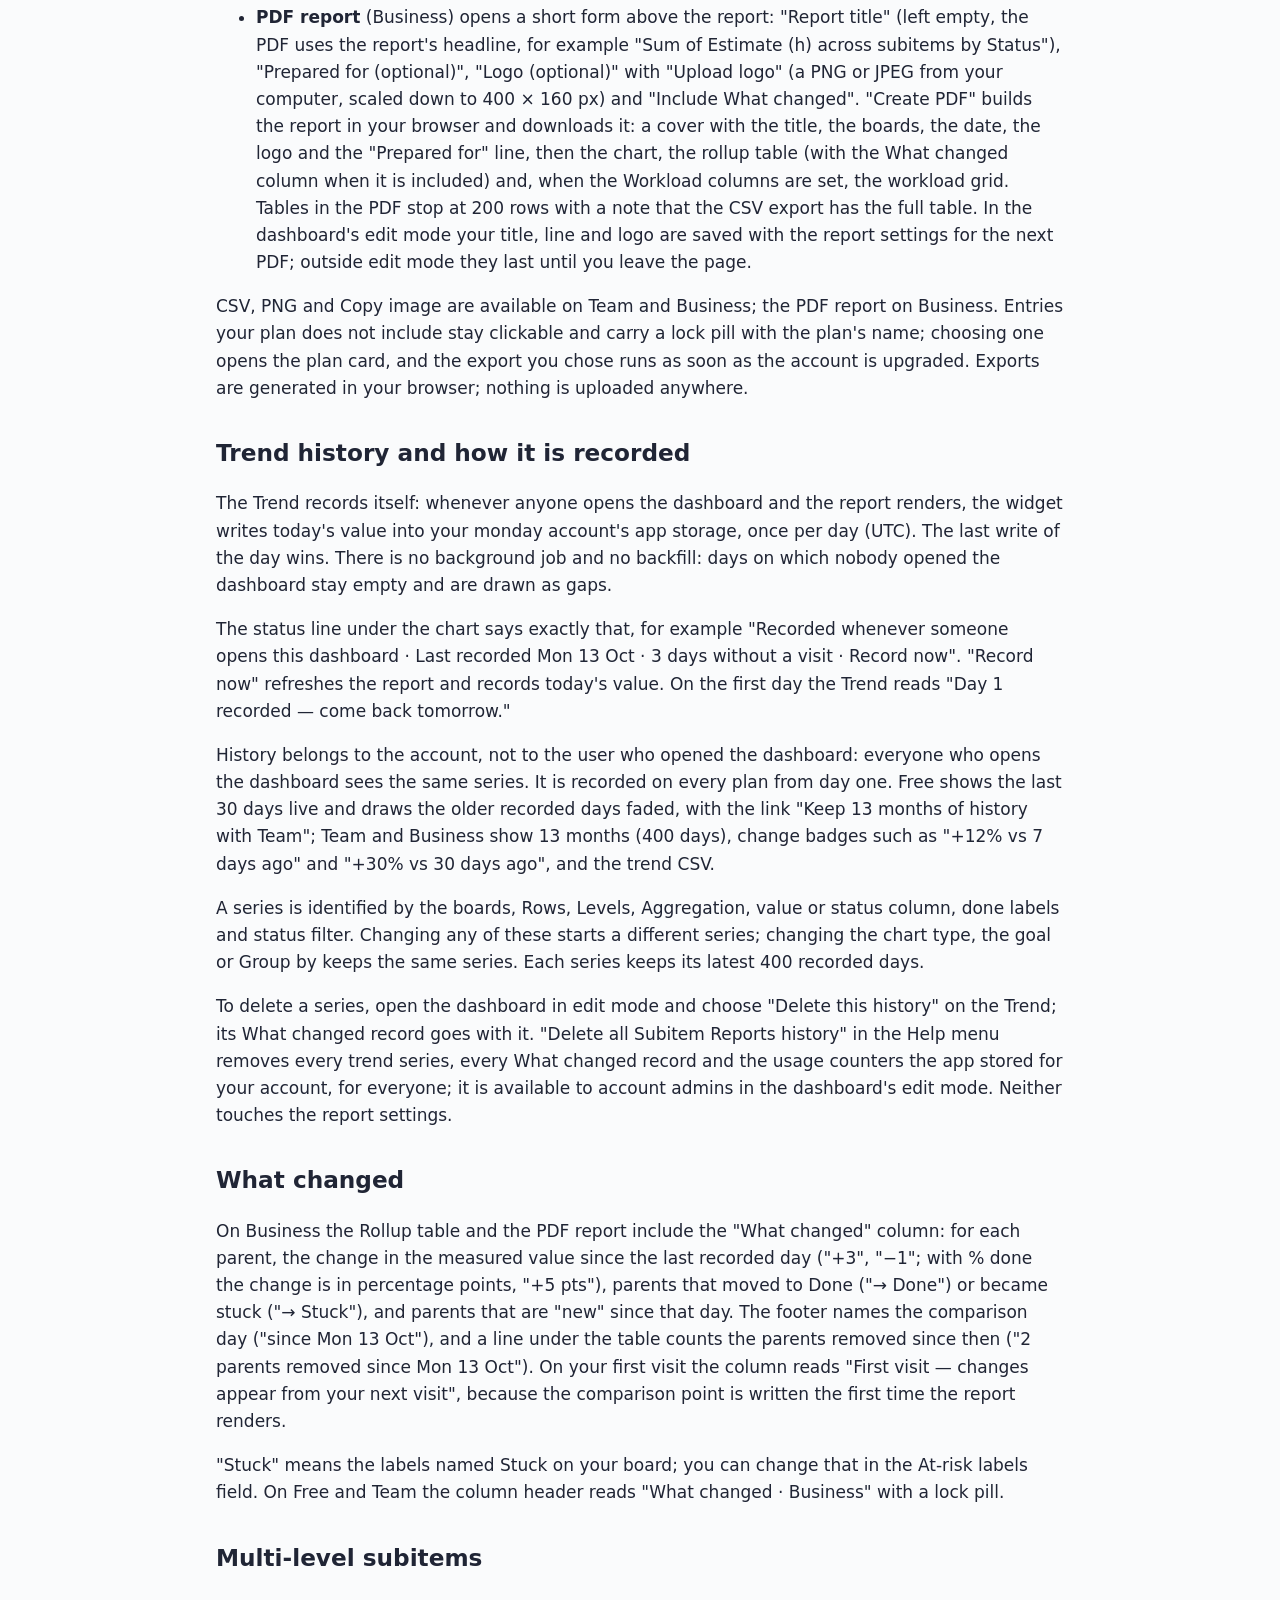
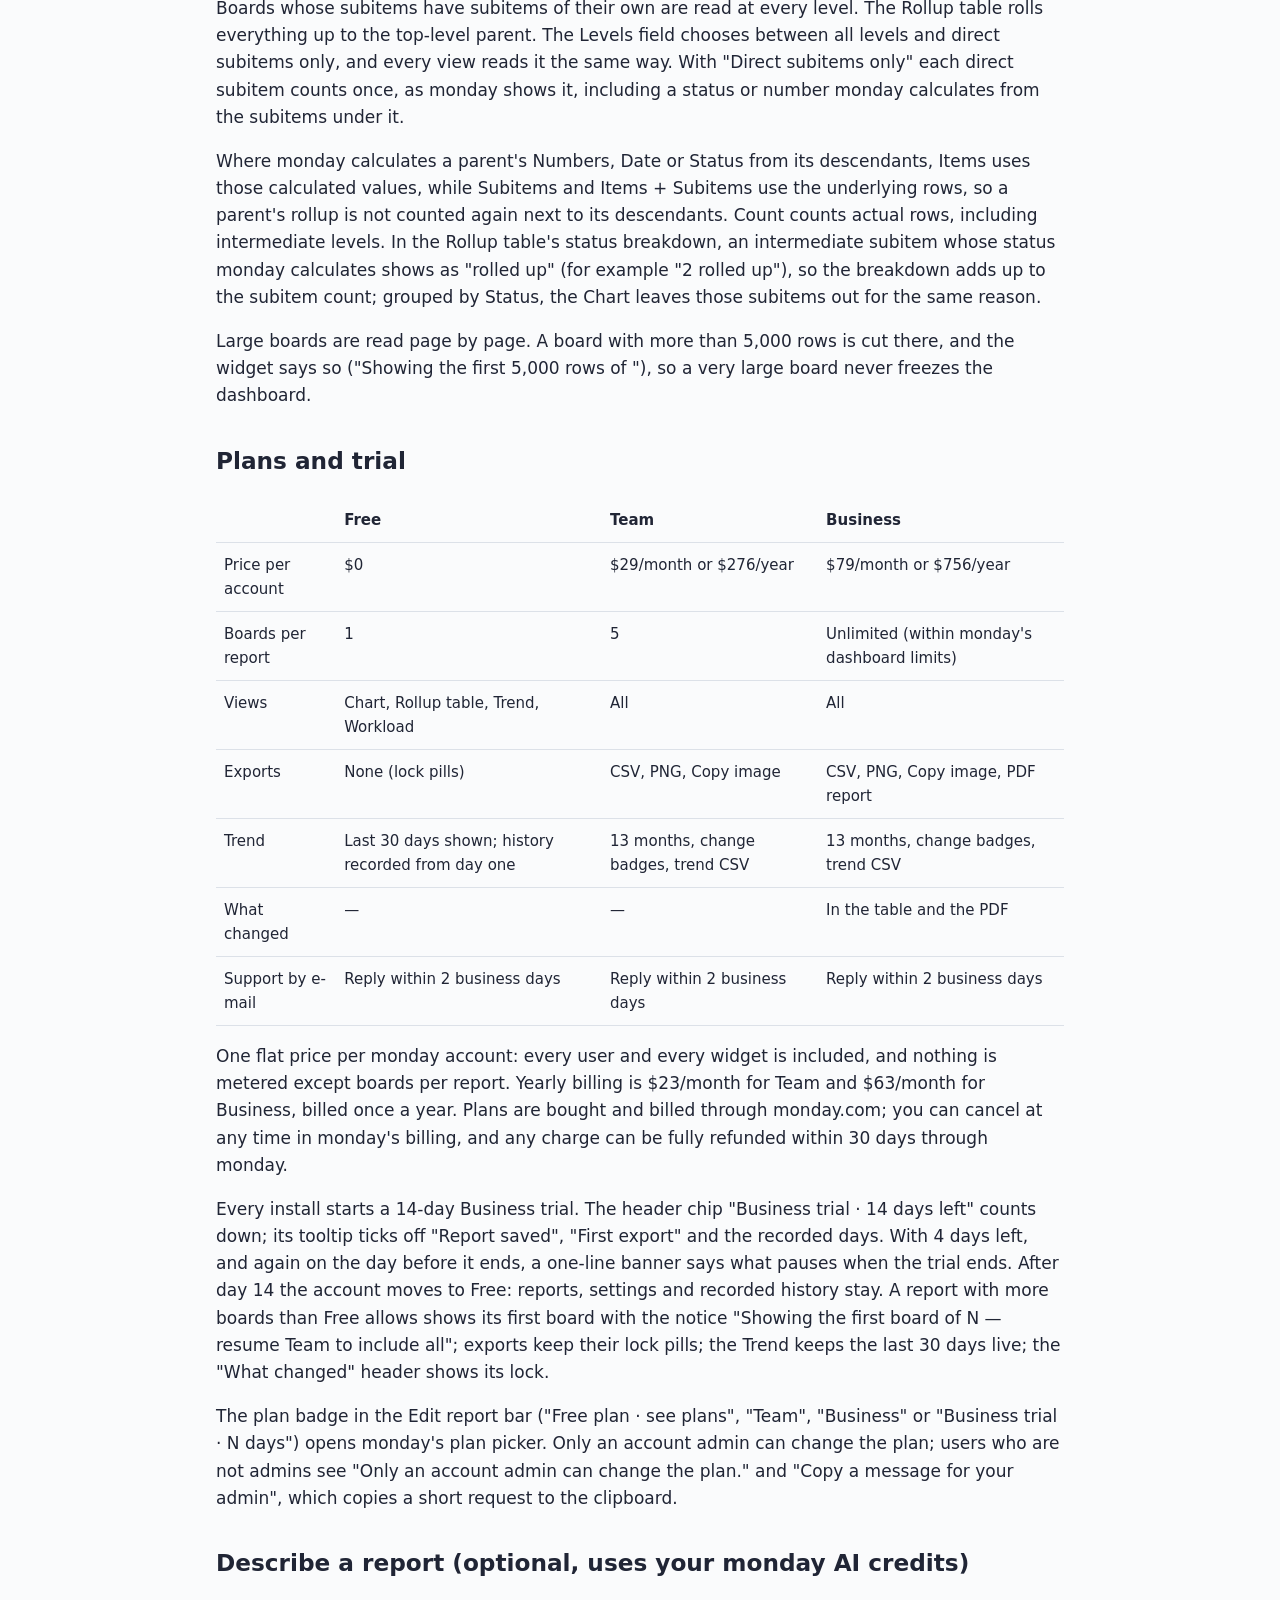
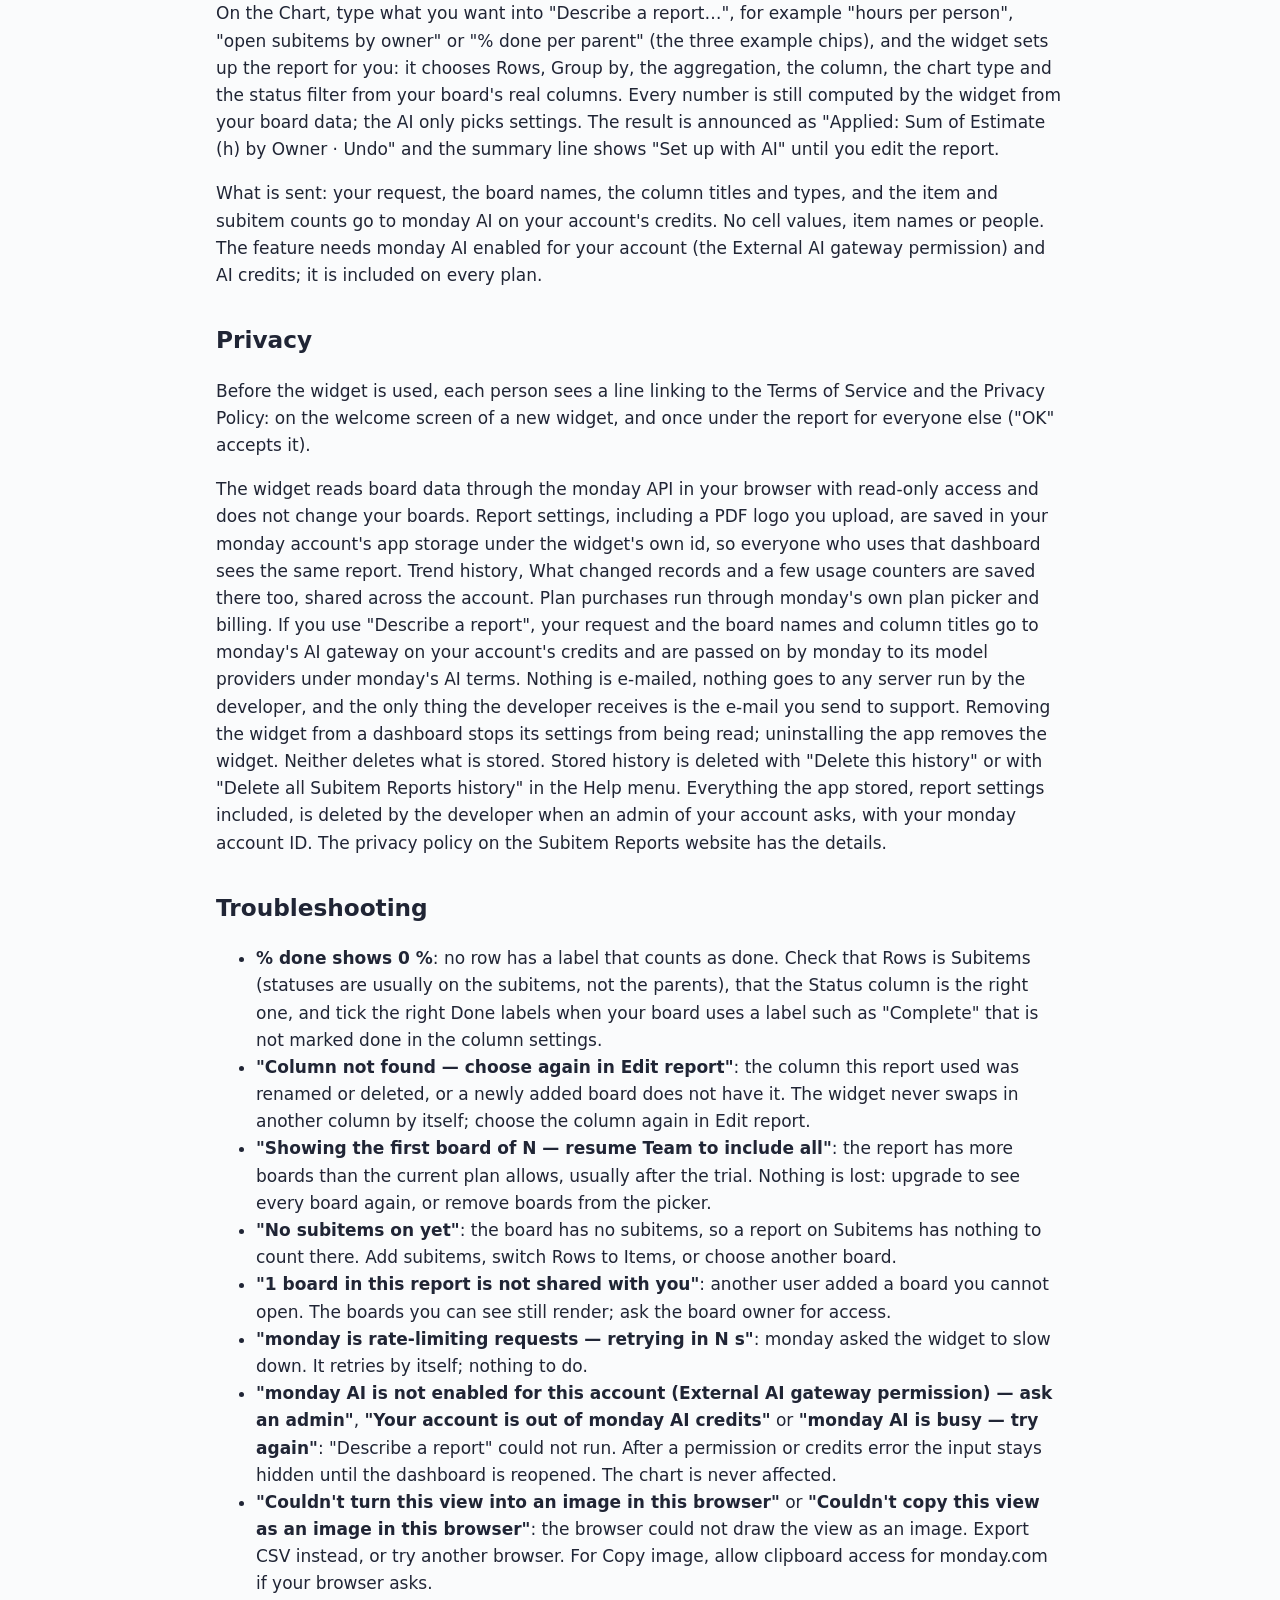
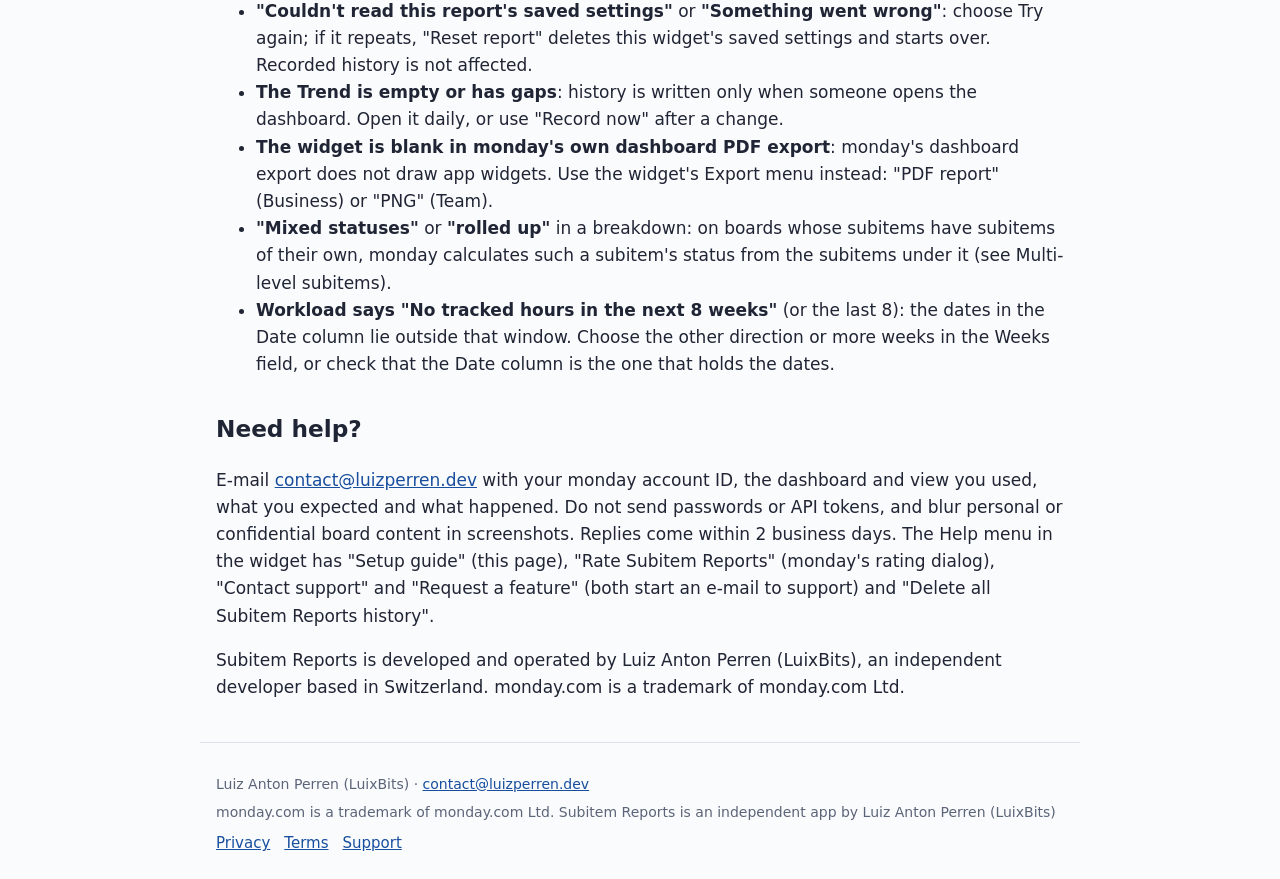
==== commit 1bacdbcd: "Support page and guide: feature ideas through Help, Request a feature" ====
--- a/guide.html
+++ b/guide.html
@@ -377,7 +377,8 @@
 tokens, and blur personal or confidential board content in screenshots.
 Replies come within 2 business days. The Help
 menu in the widget has &quot;Setup guide&quot; (this page), &quot;Rate Subitem Reports&quot;
-(monday&#39;s rating dialog), &quot;Contact support&quot; (starts an e-mail to support) and &quot;Delete all Subitem Reports history&quot;.</p>
+(monday&#39;s rating dialog), &quot;Contact support&quot; and &quot;Request a feature&quot; (both
+start an e-mail to support) and &quot;Delete all Subitem Reports history&quot;.</p>
 <p>Subitem Reports is developed and operated by Luiz Anton Perren (LuixBits), an independent
 developer based in Switzerland. monday.com is a trademark of monday.com Ltd.</p>
 </main><footer><p>Luiz Anton Perren (LuixBits) · <a href="mailto:contact@luizperren.dev">contact@luizperren.dev</a></p><p>monday.com is a trademark of monday.com Ltd. Subitem Reports is an independent app by Luiz Anton Perren (LuixBits)</p><nav aria-label="Legal"><a href="privacy.html">Privacy</a><a href="terms.html">Terms</a><a href="support.html">Support</a></nav></footer></body></html>
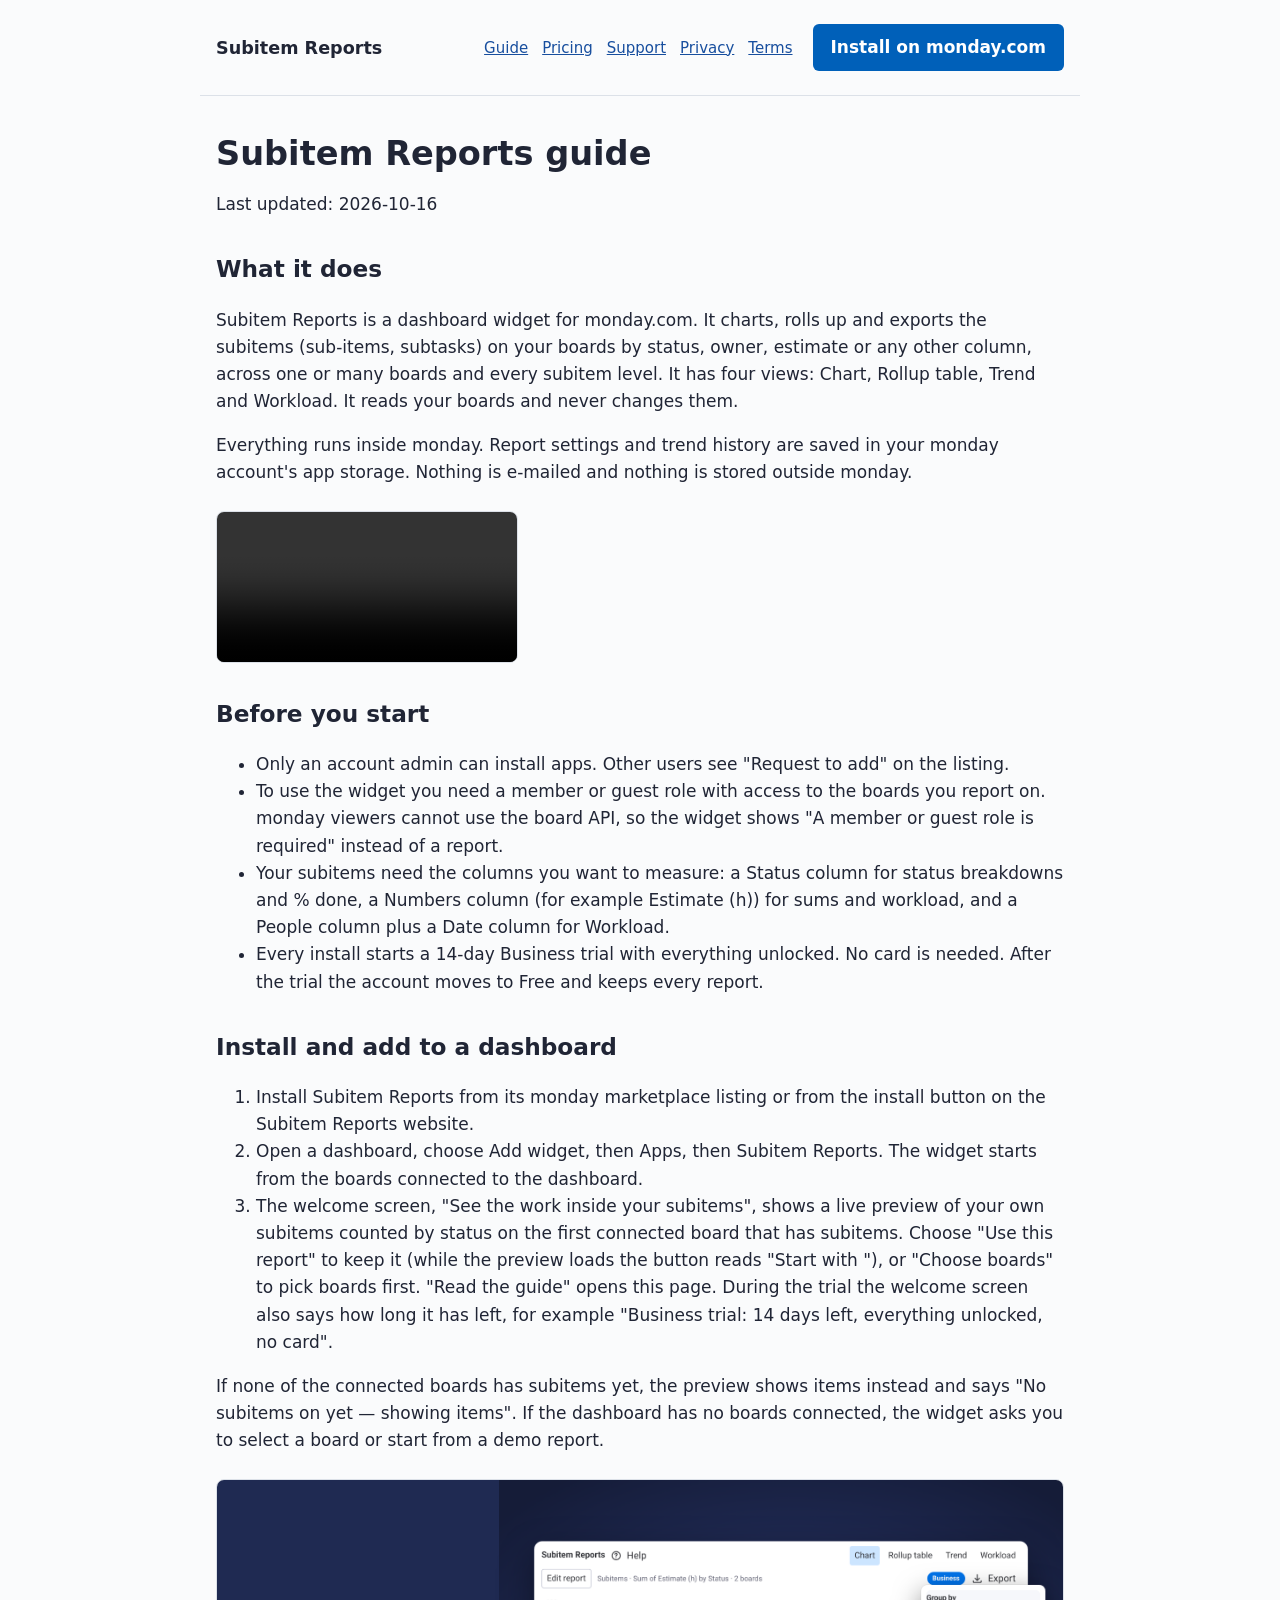
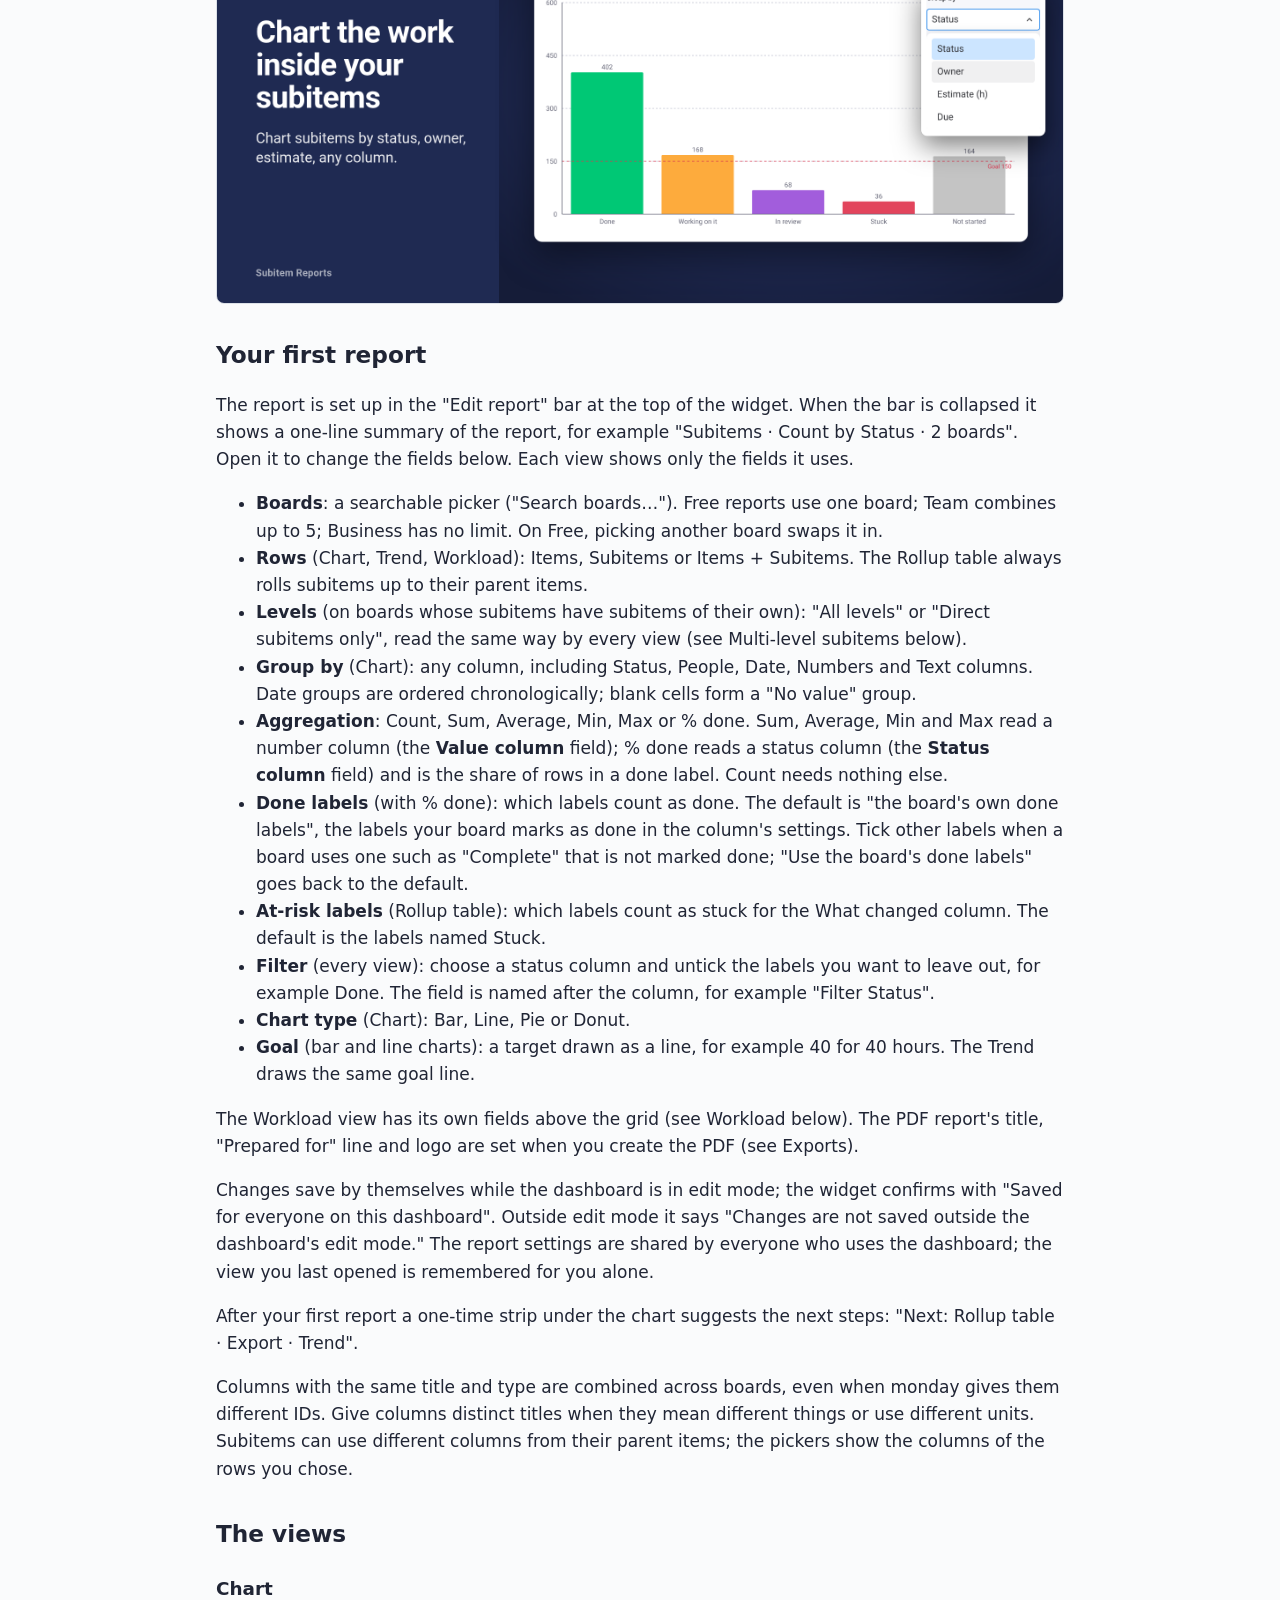
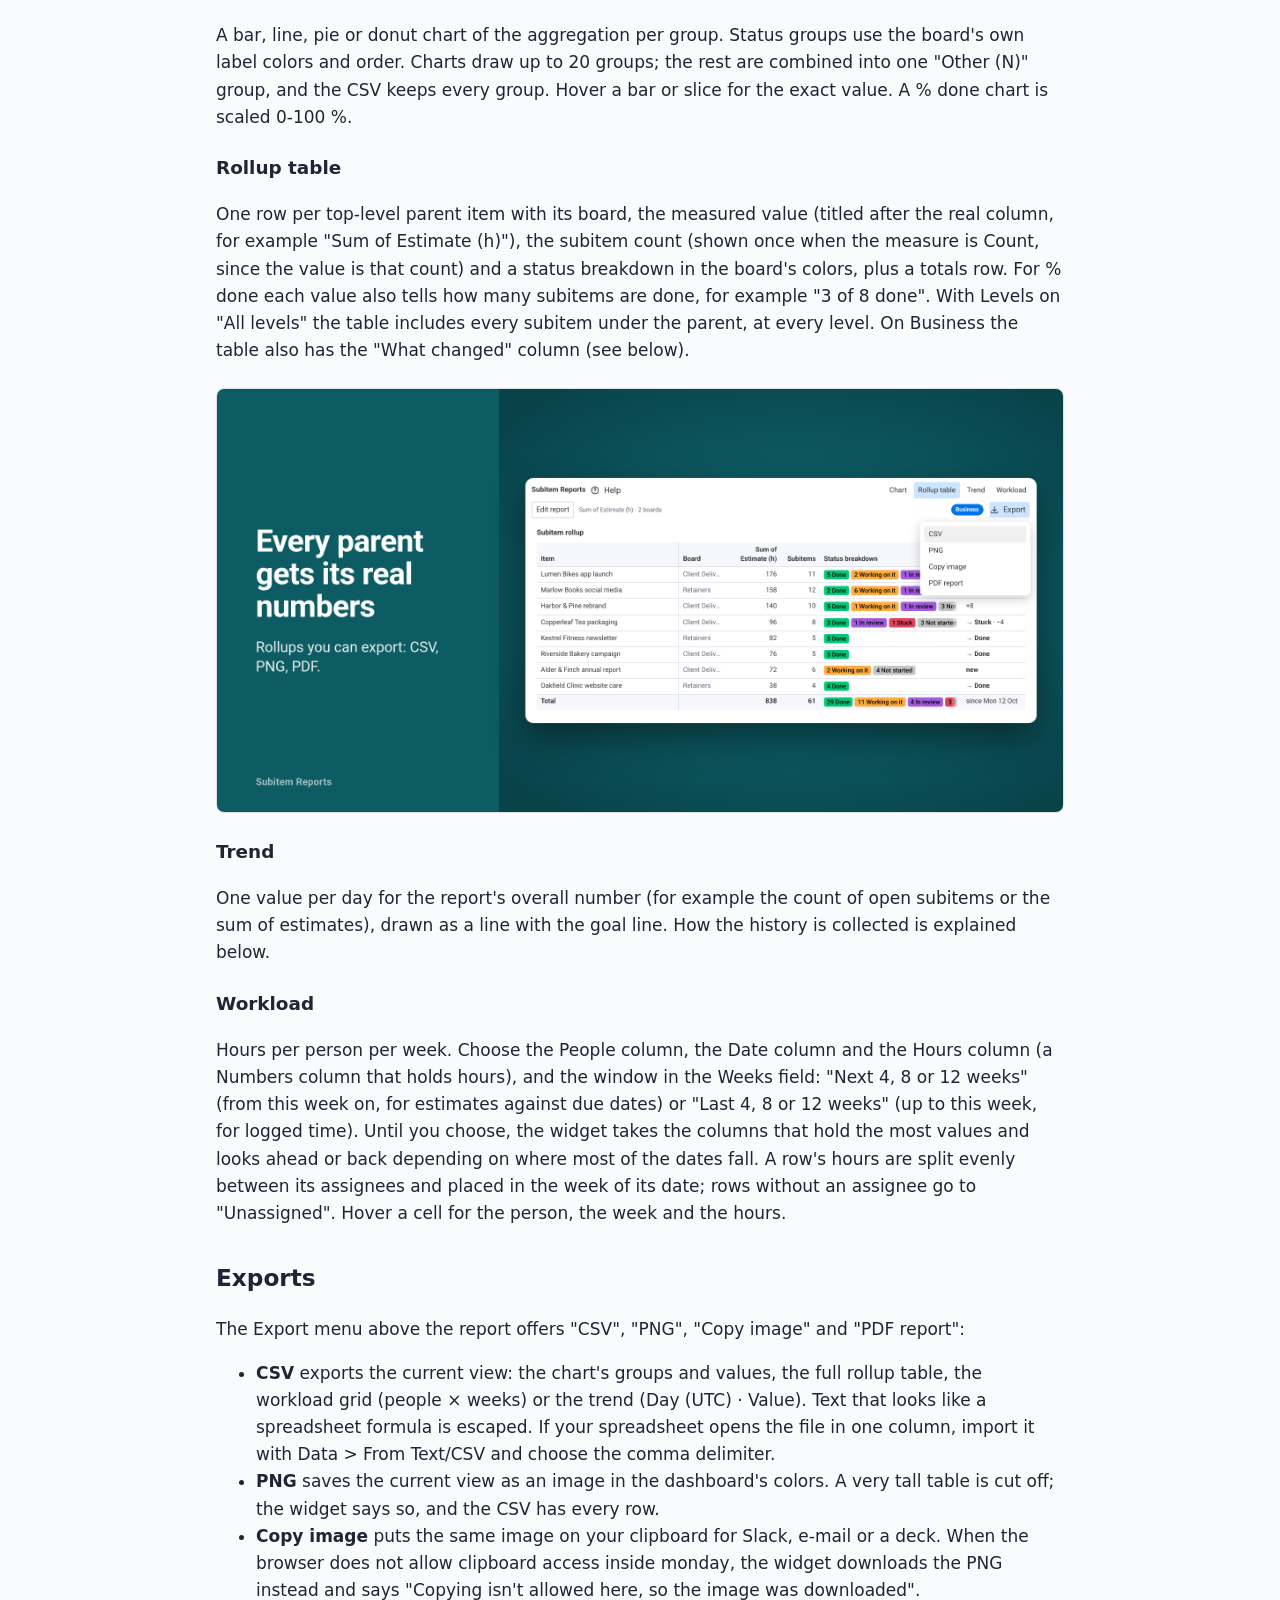
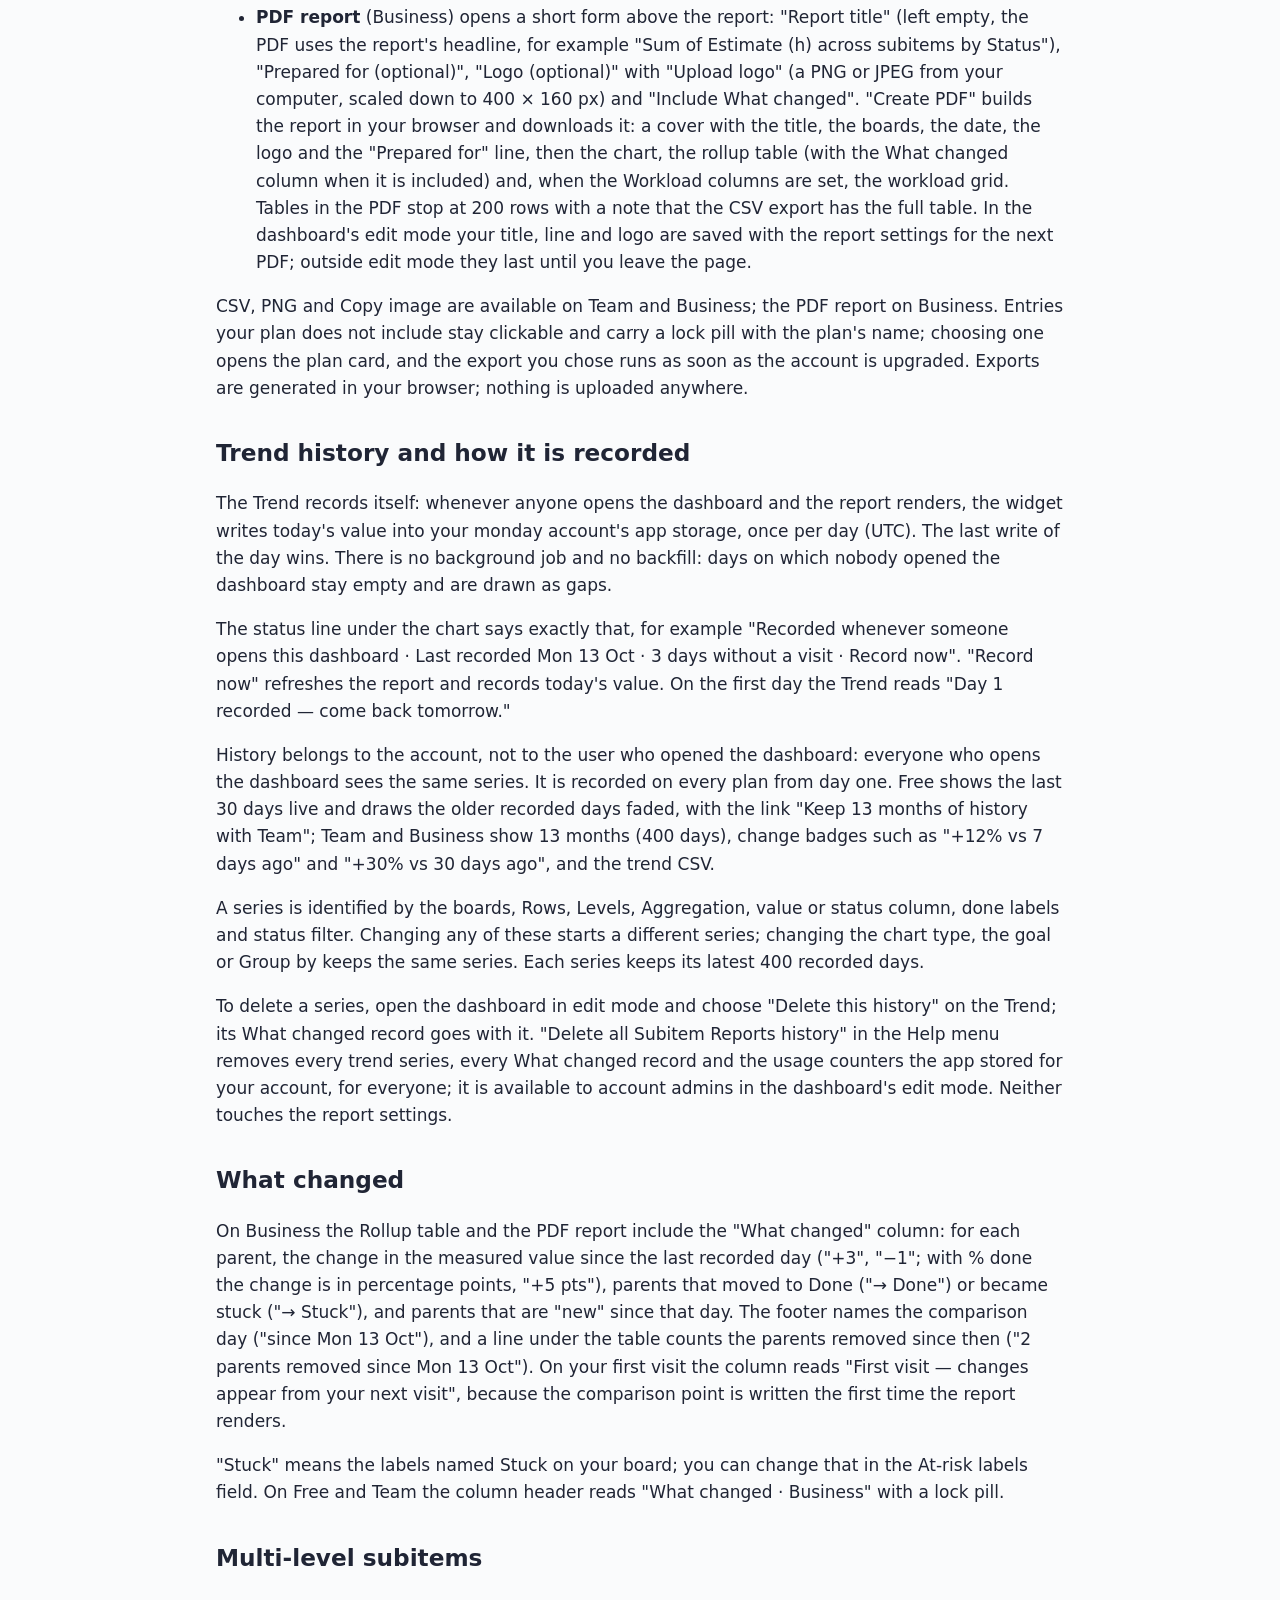
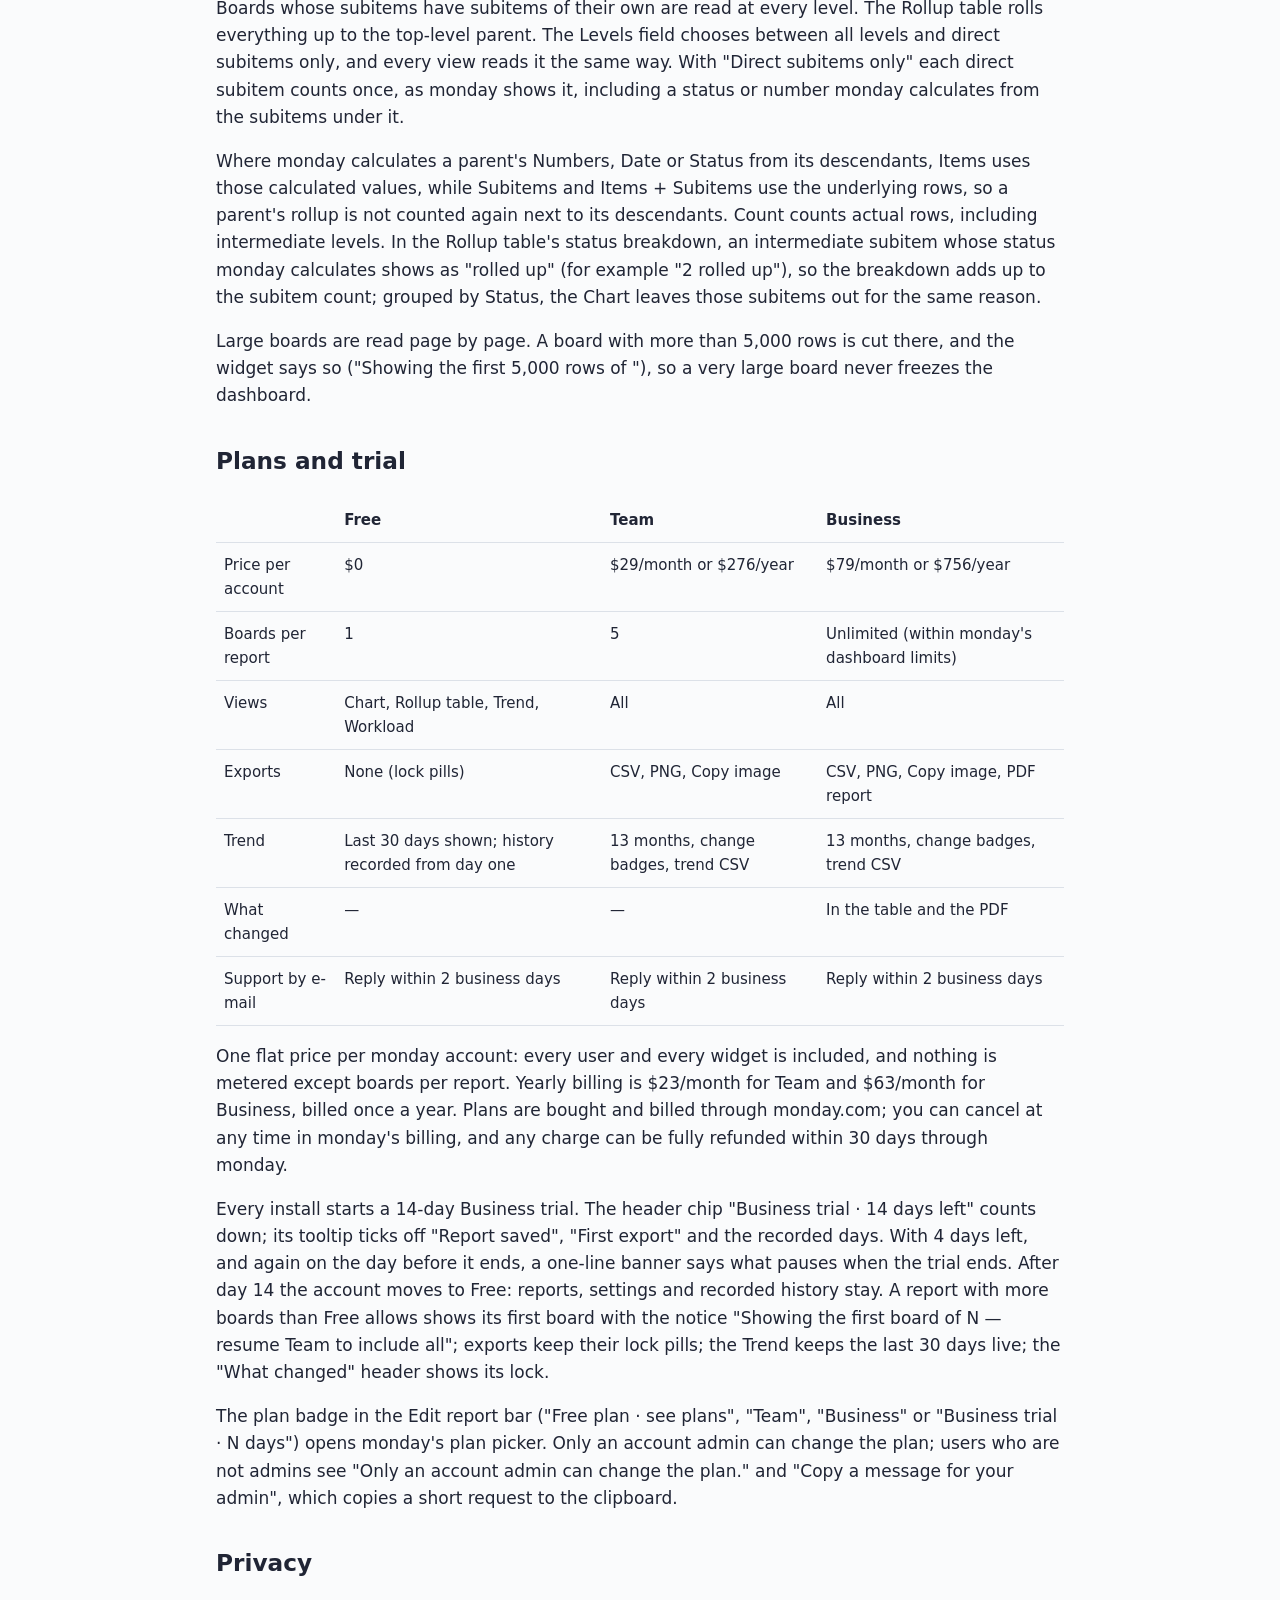
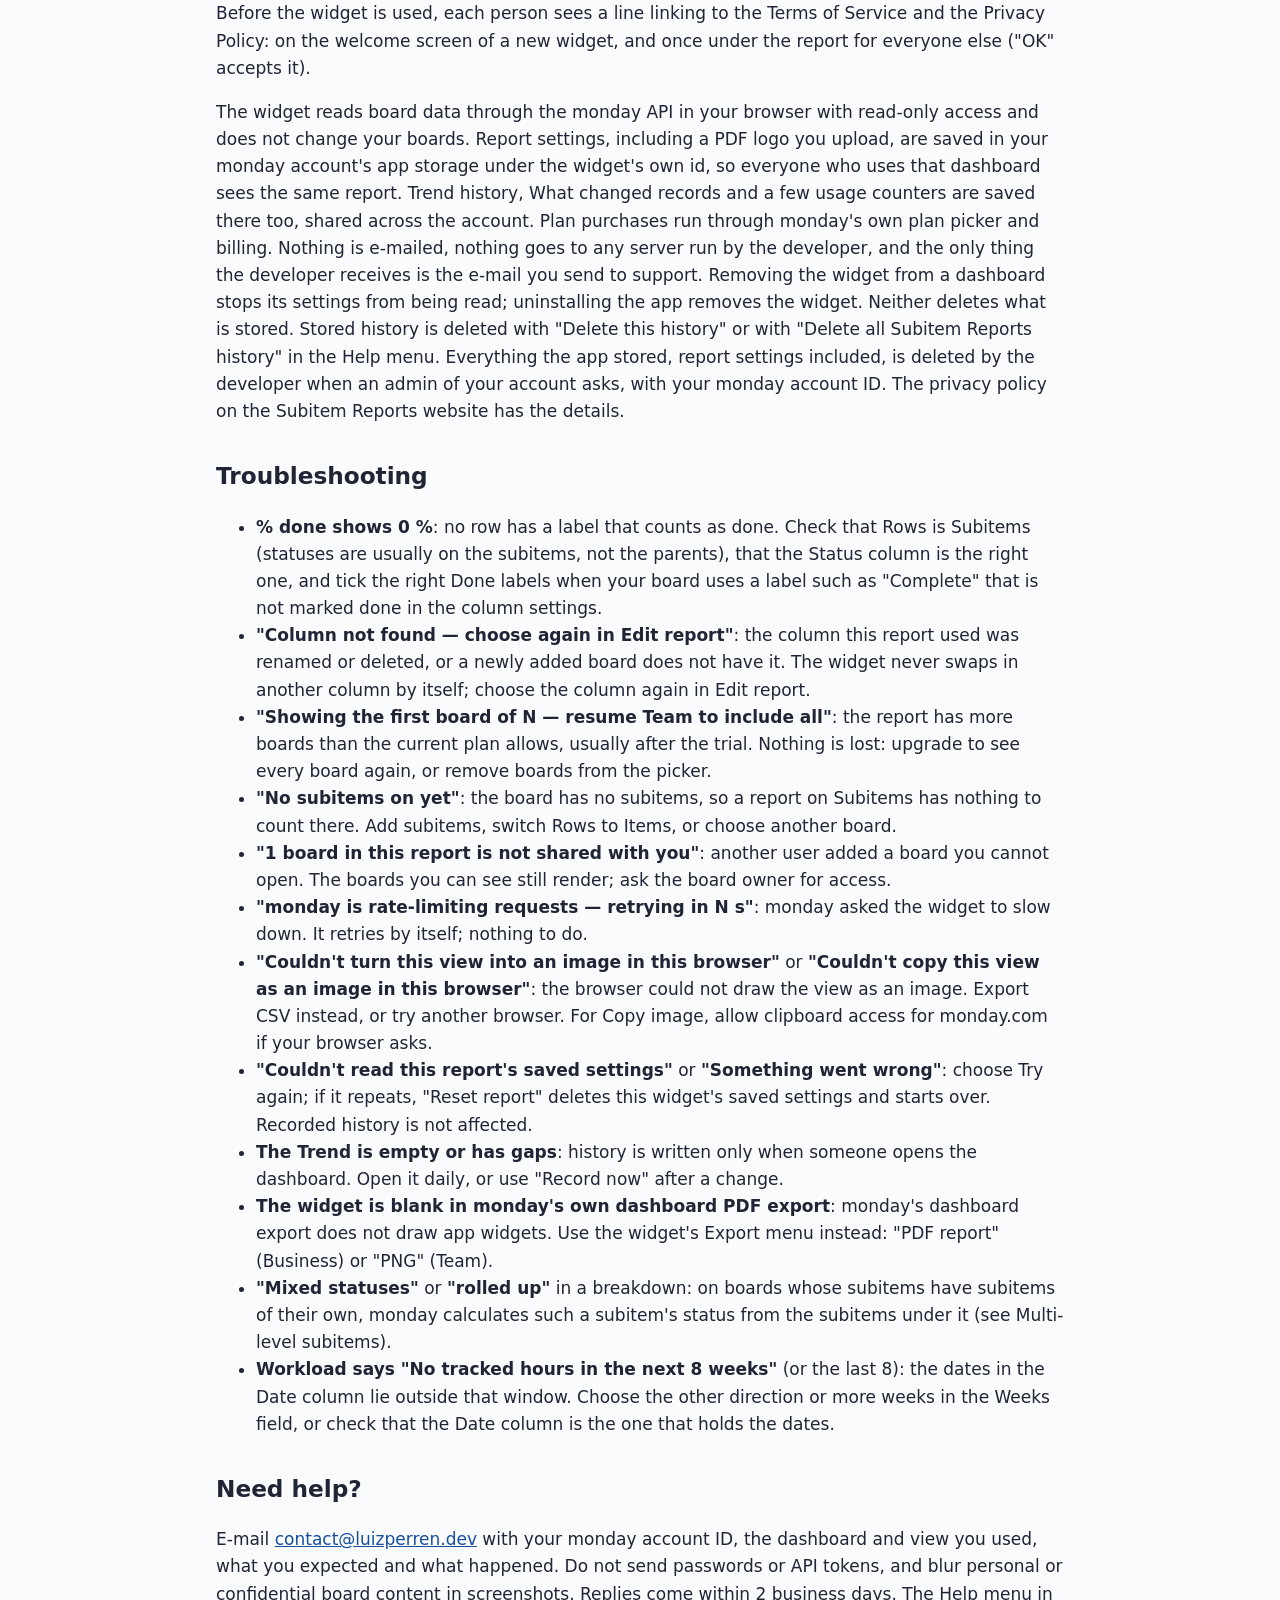
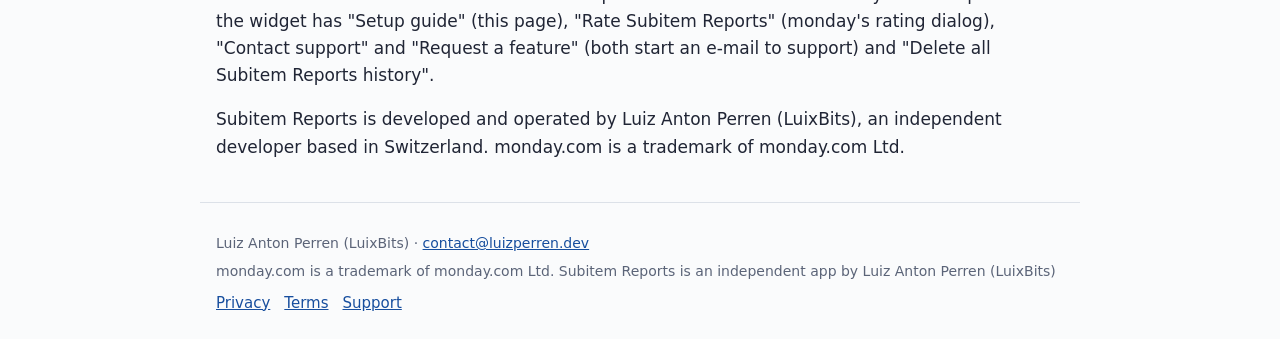
==== commit 4aa2de19: "AI not part of v1: removed from the pages, listed under Coming next" ====
--- a/guide.html
+++ b/guide.html
@@ -286,20 +286,6 @@
 account admin can change the plan; users who are not admins see &quot;Only an
 account admin can change the plan.&quot; and &quot;Copy a message for your admin&quot;,
 which copies a short request to the clipboard.</p>
-<h2>Describe a report (optional, uses your monday AI credits)</h2>
-<p>On the Chart, type what you want into &quot;Describe a report…&quot;, for example
-&quot;hours per person&quot;, &quot;open subitems by owner&quot; or &quot;% done per parent&quot; (the
-three example chips), and the widget sets up the report for you: it chooses
-Rows, Group by, the aggregation, the column, the chart type and the status
-filter from your board&#39;s real columns. Every number is still computed by the
-widget from your board data; the AI only picks settings. The result is
-announced as &quot;Applied: Sum of Estimate (h) by Owner · Undo&quot; and the summary
-line shows &quot;Set up with AI&quot; until you edit the report.</p>
-<p>What is sent: your request, the board names, the column titles and types,
-and the item and subitem counts go to monday AI on your account&#39;s credits. No
-cell values, item names or people. The feature needs monday
-AI enabled for your account (the External AI gateway permission) and AI
-credits; it is included on every plan.</p>
 <h2>Privacy</h2>
 <p>Before the widget is used, each person sees a line linking to the Terms of
 Service and the Privacy Policy: on the welcome screen of a new widget, and
@@ -311,9 +297,6 @@
 report. Trend history, What changed records and a few usage counters are
 saved there too, shared across the account. Plan purchases run through
 monday&#39;s own plan picker and billing.
-If you use &quot;Describe a report&quot;, your request and the board names and column
-titles go to monday&#39;s AI gateway on your account&#39;s credits and are passed on
-by monday to its model providers under monday&#39;s AI terms.
 Nothing is e-mailed, nothing goes to any server run by the developer, and
 the only thing the developer receives is the e-mail you send to support.
 Removing the widget from a dashboard stops its settings from being read;
@@ -346,11 +329,6 @@
 owner for access.</li>
 <li><strong>&quot;monday is rate-limiting requests — retrying in N s&quot;</strong>: monday asked the
 widget to slow down. It retries by itself; nothing to do.</li>
-<li><strong>&quot;monday AI is not enabled for this account (External AI gateway
-permission) — ask an admin&quot;</strong>, <strong>&quot;Your account is out of monday AI
-credits&quot;</strong> or <strong>&quot;monday AI is busy — try again&quot;</strong>: &quot;Describe a report&quot;
-could not run. After a permission or credits error the input stays hidden
-until the dashboard is reopened. The chart is never affected.</li>
 <li><strong>&quot;Couldn&#39;t turn this view into an image in this browser&quot;</strong> or <strong>&quot;Couldn&#39;t
 copy this view as an image in this browser&quot;</strong>: the browser could not draw
 the view as an image. Export CSV instead, or try another browser. For Copy
